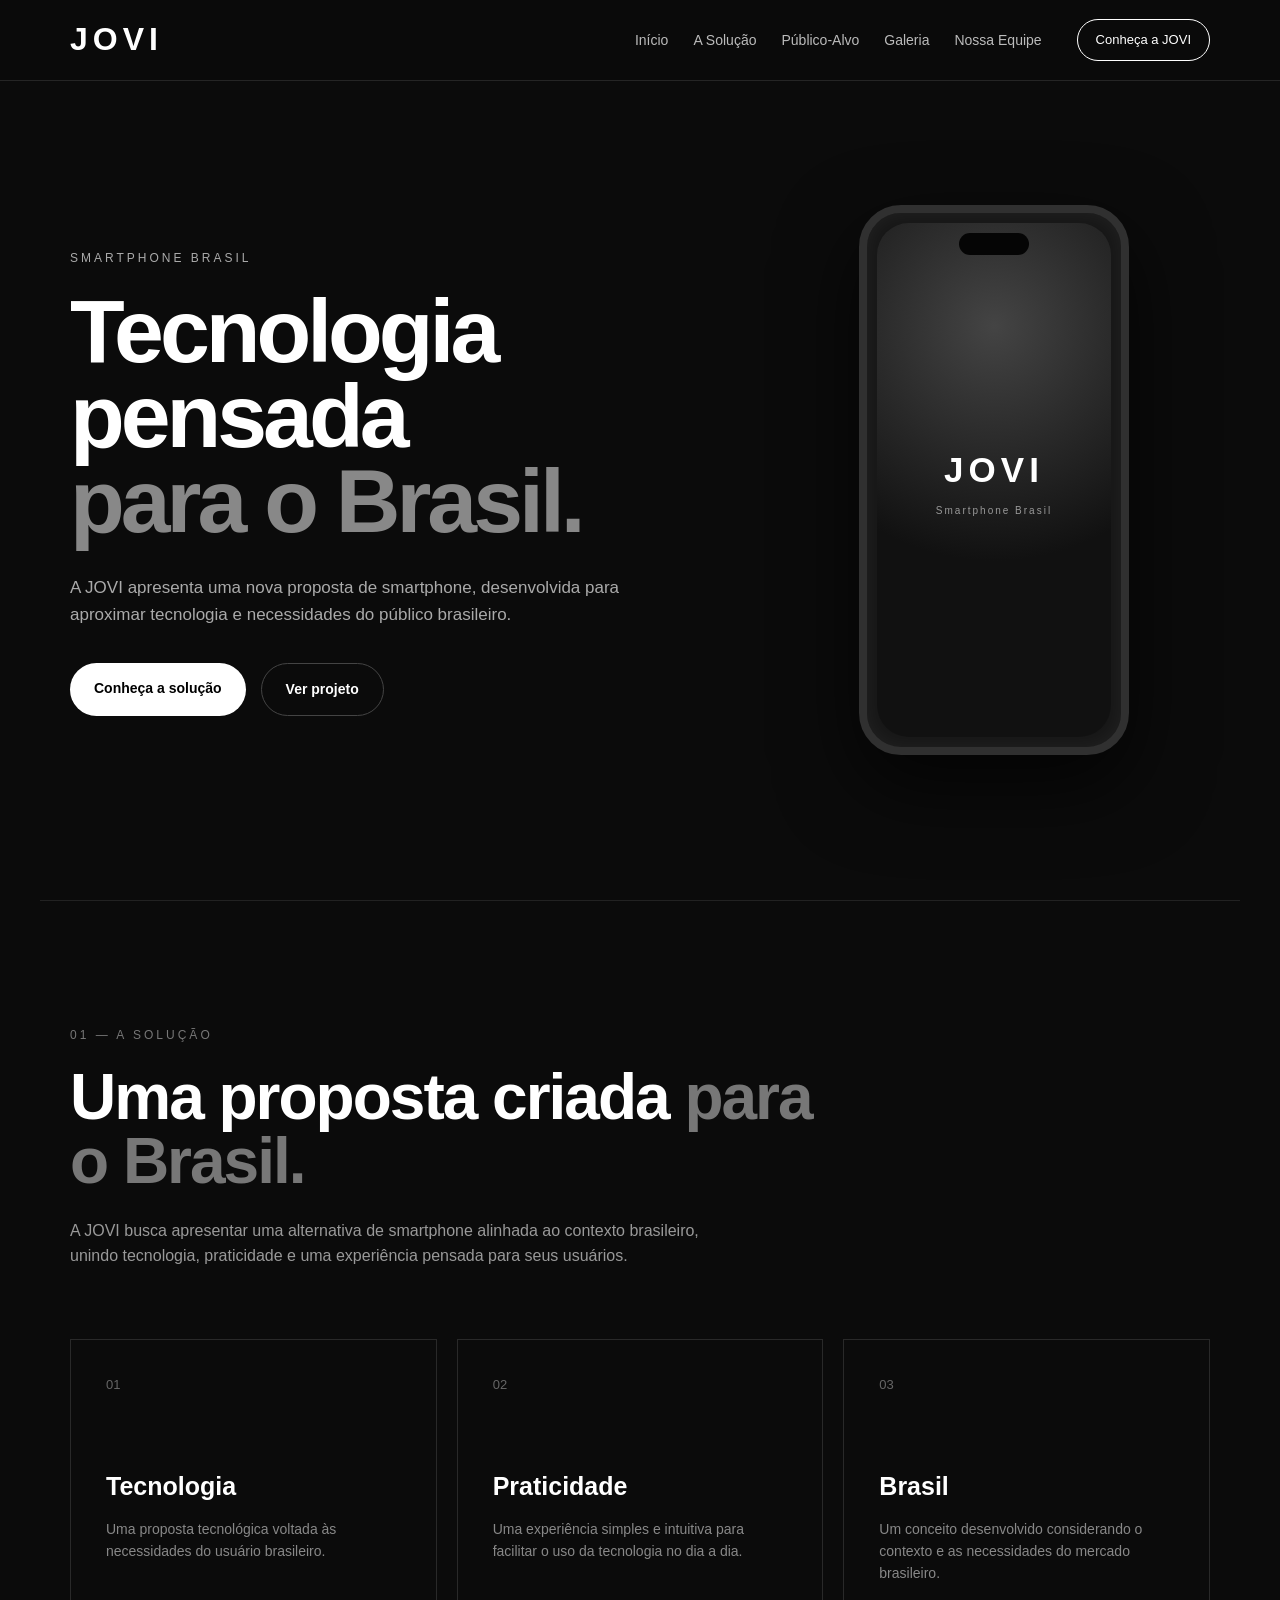
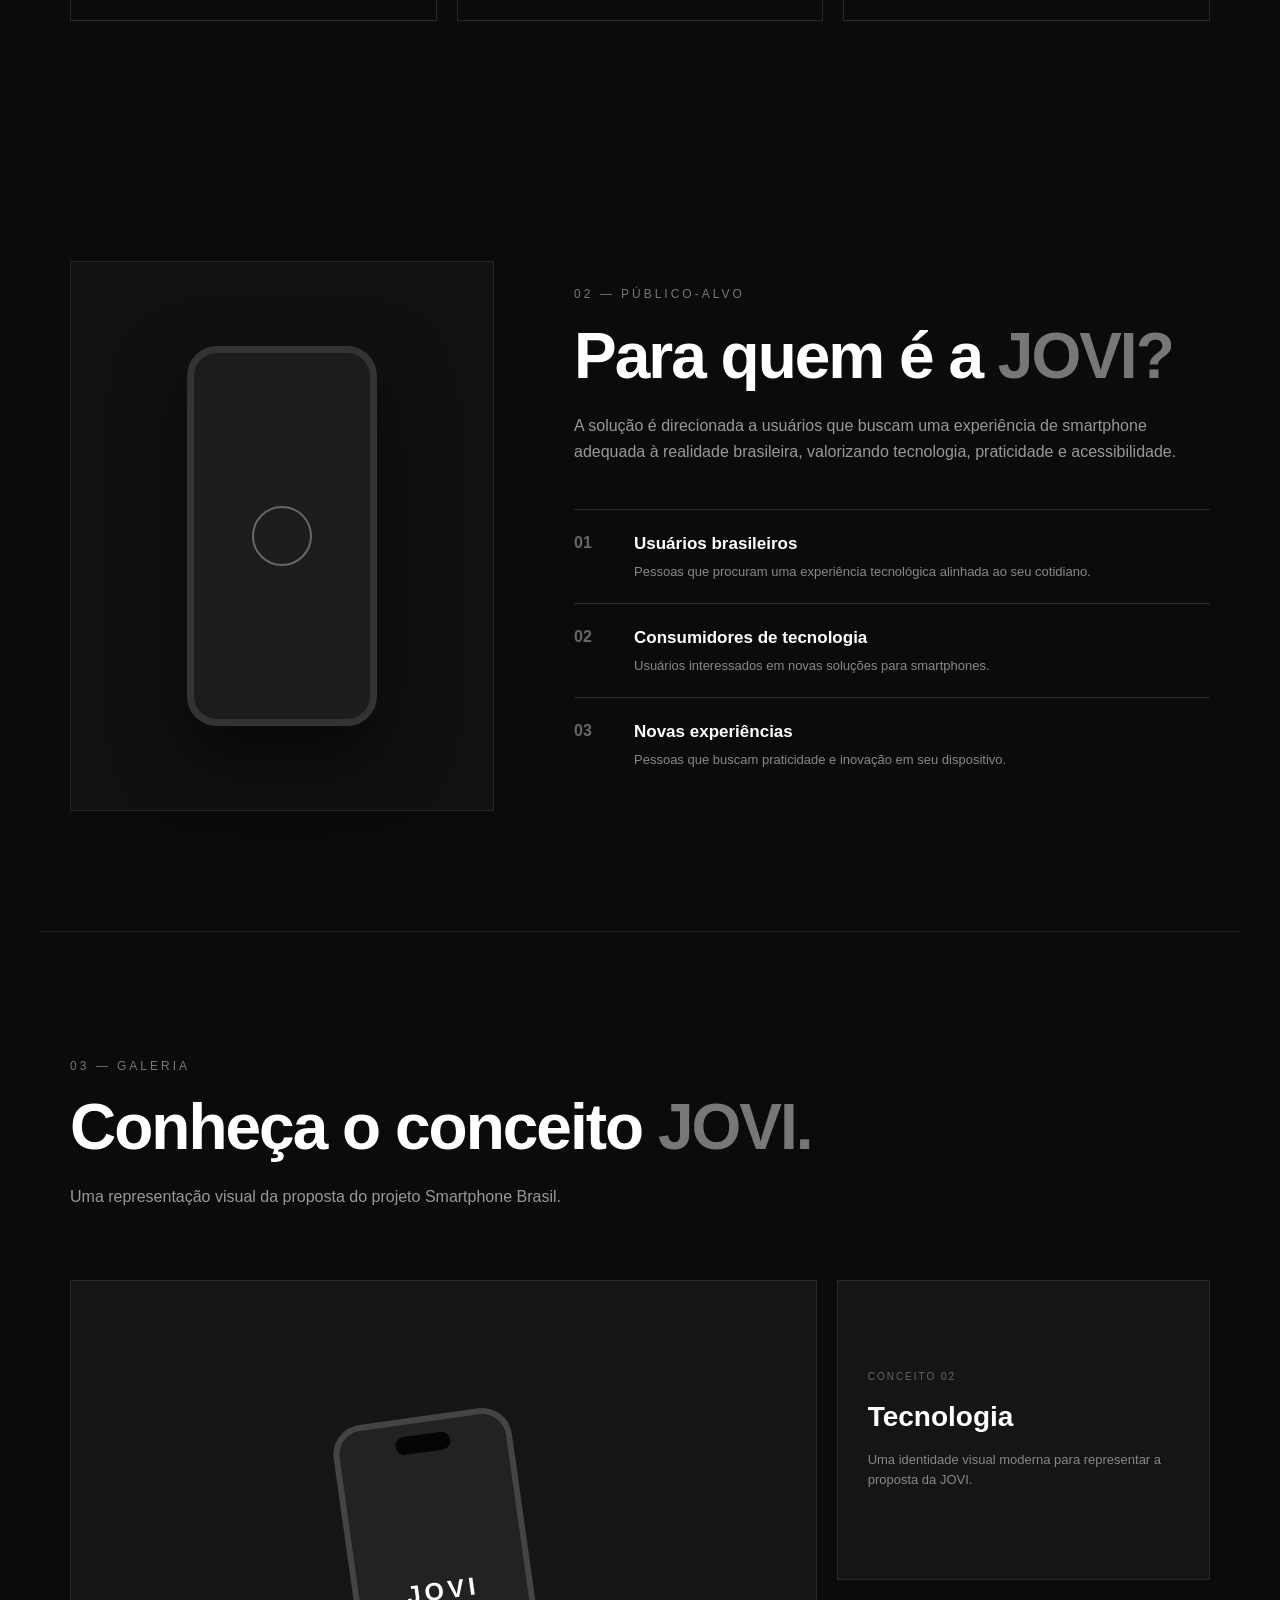
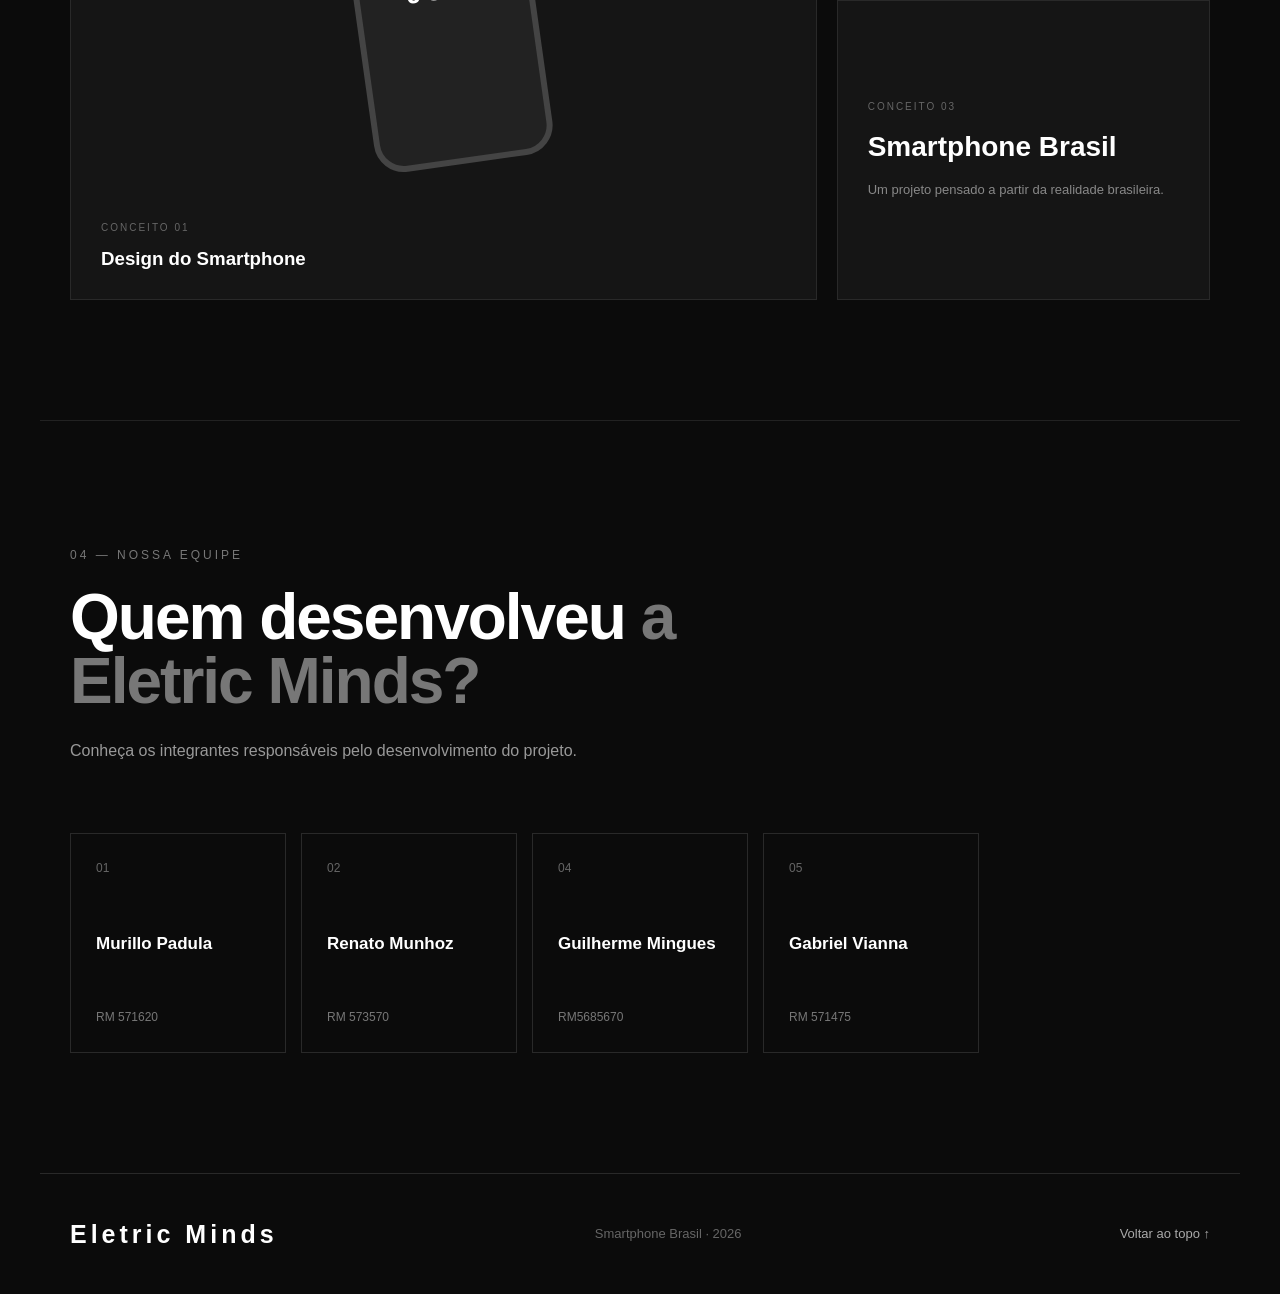
==== index.html @ 75c13b36 "sprint 03 front - end" ====
<!DOCTYPE html>
<html lang="pt-BR">

<head>
    <meta charset="UTF-8">
    <meta name="viewport" content="width=device-width, initial-scale=1.0">

    <title>JOVI | Smartphone Brasil</title>

    <link rel="stylesheet" href="style.css">
</head>

<body>

    <header class="header">

        <nav class="navbar">

            <div class="logo">
                JOVI
            </div>

            <ul class="nav-links">
                <li><a href="#inicio">Início</a></li>
                <li><a href="#solucao">A Solução</a></li>
                <li><a href="#publico">Público-Alvo</a></li>
                <li><a href="#galeria">Galeria</a></li>
                <li><a href="#equipe">Nossa Equipe</a></li>
            </ul>

            <a href="#solucao" class="nav-button">
                Conheça a JOVI
            </a>

        </nav>

    </header>


    <main>

       <! -- MUDAR TEXTO -- >
        <section id="inicio" class="hero">

            <div class="hero-content">

                <span class="tag">
                    SMARTPHONE BRASIL
                </span>

                <h1>
                    Tecnologia pensada
                    <span>para o Brasil.</span>
                </h1>

                <p>
                    A JOVI apresenta uma nova proposta de smartphone,
                    desenvolvida para aproximar tecnologia e necessidades
                    do público brasileiro.
                </p>

                <div class="hero-buttons">
                    <a href="#solucao" class="button primary">
                        Conheça a solução
                    </a>

                    <a href="#galeria" class="button secondary">
                        Ver projeto
                    </a>
                </div>

            </div>


          
            <div class="phone-area">

                <div class="phone">

                    <div class="phone-screen">

                        <div class="phone-camera"></div>

                        <div class="phone-content">
                            <strong>JOVI</strong>
                            <span>Smartphone Brasil</span>
                        </div>

                    </div>

                </div>

            </div>

        </section>

       <! -- MUDAR TEXTO -- >
        
        <section id="solucao" class="section solution">

            <div class="section-title">

                <span>01 — A SOLUÇÃO</span>

                <h2>
                    Uma proposta criada
                    <strong>para o Brasil.</strong>
                </h2>

                <p>
                    A JOVI busca apresentar uma alternativa de smartphone
                    alinhada ao contexto brasileiro, unindo tecnologia,
                    praticidade e uma experiência pensada para seus usuários.
                </p>

            </div>


            <div class="solution-grid">

                <article class="solution-card">
                    <div class="card-number">01</div>

                    <h3>
                        Tecnologia
                    </h3>

                    <p>
                        Uma proposta tecnológica voltada às necessidades
                        do usuário brasileiro.
                    </p>
                </article>


                <article class="solution-card">
                    <div class="card-number">02</div>

                    <h3>
                        Praticidade
                    </h3>

                    <p>
                        Uma experiência simples e intuitiva para facilitar
                        o uso da tecnologia no dia a dia.
                    </p>
                </article>


                <article class="solution-card">
                    <div class="card-number">03</div>

                    <h3>
                        Brasil
                    </h3>

                    <p>
                        Um conceito desenvolvido considerando o contexto
                        e as necessidades do mercado brasileiro.
                    </p>
                </article>

            </div>

        </section>


          <! -- MUDAR TEXTO -- >
        <section id="publico" class="section audience">

            <div class="audience-image">

                <div class="mini-phone">
                    <div></div>
                </div>

            </div>


            <div class="audience-content">

                <span>02 — PÚBLICO-ALVO</span>

                <h2>
                    Para quem é a
                    <strong>JOVI?</strong>
                </h2>

                <p>
                    A solução é direcionada a usuários que buscam uma
                    experiência de smartphone adequada à realidade brasileira,
                    valorizando tecnologia, praticidade e acessibilidade.
                </p>


                <div class="audience-items">

                    <div>
                        <strong>01</strong>

                        <div>
                            <h3>Usuários brasileiros</h3>

                            <p>
                                Pessoas que procuram uma experiência
                                tecnológica alinhada ao seu cotidiano.
                            </p>
                        </div>
                    </div>


                    <div>
                        <strong>02</strong>

                        <div>
                            <h3>Consumidores de tecnologia</h3>

                            <p>
                                Usuários interessados em novas soluções
                                para smartphones.
                            </p>
                        </div>
                    </div>


                    <div>
                        <strong>03</strong>

                        <div>
                            <h3>Novas experiências</h3>

                            <p>
                                Pessoas que buscam praticidade e inovação
                                em seu dispositivo.
                            </p>
                        </div>
                    </div>

                </div>

            </div>

        </section>


         <! -- MUDAR TEXTO -- >
        <section id="galeria" class="section gallery">

            <div class="section-title">

                <span>03 — GALERIA</span>

                <h2>
                    Conheça o conceito
                    <strong>JOVI.</strong>
                </h2>

                <p>
                    Uma representação visual da proposta do projeto
                    Smartphone Brasil.
                </p>

            </div>


            <div class="gallery-grid">

                <article class="gallery-item large">

                    <div class="gallery-phone">
                        <div class="camera"></div>

                        <div class="gallery-logo">
                            JOVI
                        </div>
                    </div>

                    <div class="gallery-caption">
                        <span>CONCEITO 01</span>
                        <h3>Design do Smartphone</h3>
                    </div>

                </article>


                <article class="gallery-item">

                    <div class="gallery-content">
                        <span>CONCEITO 02</span>

                        <h3>
                            Tecnologia
                        </h3>

                        <p>
                            Uma identidade visual moderna para representar
                            a proposta da JOVI.
                        </p>
                    </div>

                </article>


                <article class="gallery-item">

                    <div class="gallery-content">
                        <span>CONCEITO 03</span>

                        <h3>
                            Smartphone Brasil
                        </h3>

                        <p>
                            Um projeto pensado a partir da realidade
                            brasileira.
                        </p>
                    </div>

                </article>

            </div>

        </section>


         
        <section id="equipe" class="section team">

            <div class="section-title">

                <span>04 — NOSSA EQUIPE</span>

                <h2>
                    Quem desenvolveu
                    <strong>a Eletric Minds?</strong>
                </h2>

                <p>
                    Conheça os integrantes responsáveis pelo desenvolvimento
                    do projeto.
                </p>

            </div>


            <div class="team-grid">

                <article class="member">

                    <div class="member-number">
                        01
                    </div>

                    <h3>
                        Murillo Padula
                    </h3>

                    <span>
                        RM 571620
                    </span>

                </article>


                <article class="member">

                    <div class="member-number">
                        02
                    </div>

                    <h3>
                        Renato Munhoz
                    </h3>

                    <span>
                        RM 573570
                    </span>

                </article>


                


                <article class="member">

                    <div class="member-number">
                        04
                    </div>

                    <h3>
                        Guilherme Mingues
                    </h3>

                    <span>
                       RM5685670
                    </span>

                </article>


                <article class="member">

                    <div class="member-number">
                        05
                    </div>

                    <h3>
                        Gabriel Vianna
                    </h3>

                    <span>
                        RM 571475
                    </span>

                </article>

            </div>

        </section>

    </main>


    <!-- RODAPÉ -->
    <footer class="footer">

        <div class="footer-logo">
            Eletric Minds
        </div>

        <p>
            Smartphone Brasil · 2026
        </p>

        <a href="#inicio">
            Voltar ao topo ↑
        </a>

    </footer>


    <script src="script.js"></script>

</body>

</html>
---- style.css ----
/* =========================
   RESET
========================= */

* {
    margin: 0;
    padding: 0;
    box-sizing: border-box;
}

html {
    scroll-behavior: smooth;
}

body {
    font-family: Arial, Helvetica, sans-serif;
    background: #0b0b0b;
    color: #ffffff;
    line-height: 1.6;
}

a {
    text-decoration: none;
    color: inherit;
}

ul {
    list-style: none;
}


/* =========================
   HEADER
========================= */

.header {
    width: 100%;
    position: fixed;
    top: 0;
    z-index: 1000;
    background: rgba(11, 11, 11, 0.92);
    backdrop-filter: blur(10px);
    border-bottom: 1px solid #252525;
}

.navbar {
    max-width: 1200px;
    margin: auto;
    min-height: 80px;

    display: grid;
    grid-template-columns: 1fr auto auto;
    align-items: center;
    gap: 35px;

    padding: 0 30px;
}

.logo {
    font-size: 32px;
    font-weight: 900;
    letter-spacing: 5px;
}

.nav-links {
    display: flex;
    gap: 25px;
}

.nav-links a {
    color: #bbbbbb;
    font-size: 14px;
    transition: 0.3s;
}

.nav-links a:hover {
    color: white;
}

.nav-button {
    border: 1px solid white;
    padding: 10px 18px;
    border-radius: 30px;
    font-size: 13px;
    transition: 0.3s;
}

.nav-button:hover {
    background: white;
    color: black;
}


/* =========================
   HERO
========================= */

.hero {
    min-height: 100vh;
    max-width: 1200px;
    margin: auto;
    padding: 140px 30px 80px;

    display: grid;
    grid-template-columns: 1.2fr 0.8fr;
    align-items: center;
    gap: 60px;
}

.hero-content {
    max-width: 650px;
}

.tag {
    display: inline-block;
    font-size: 12px;
    letter-spacing: 3px;
    color: #aaa;
    margin-bottom: 20px;
}

.hero h1 {
    font-size: clamp(50px, 7vw, 90px);
    line-height: 0.95;
    letter-spacing: -4px;
    margin-bottom: 30px;
}

.hero h1 span {
    display: block;
    color: #888;
}

.hero p {
    max-width: 560px;
    color: #aaa;
    font-size: 17px;
    margin-bottom: 35px;
}

.hero-buttons {
    display: flex;
    gap: 15px;
    flex-wrap: wrap;
}

.button {
    padding: 14px 24px;
    border-radius: 30px;
    font-weight: bold;
    font-size: 14px;
}

.primary {
    background: white;
    color: black;
}

.secondary {
    border: 1px solid #444;
}

.secondary:hover {
    background: #1b1b1b;
}


/* =========================
   CELULAR
========================= */

.phone-area {
    display: grid;
    place-items: center;
}

.phone {
    width: 270px;
    height: 550px;

    background: #171717;
    border: 8px solid #303030;
    border-radius: 42px;

    padding: 10px;

    box-shadow:
        0 30px 80px rgba(0, 0, 0, 0.7),
        inset 0 0 20px rgba(255, 255, 255, 0.05);
}

.phone-screen {
    height: 100%;
    border-radius: 32px;

    background:
        radial-gradient(circle at 50% 20%, #444, #111 55%);

    position: relative;
    overflow: hidden;

    display: grid;
    place-items: center;
}

.phone-camera {
    width: 70px;
    height: 22px;
    background: #050505;
    border-radius: 20px;

    position: absolute;
    top: 10px;
}

.phone-content {
    display: grid;
    text-align: center;
    gap: 5px;
}

.phone-content strong {
    font-size: 35px;
    letter-spacing: 5px;
}

.phone-content span {
    font-size: 10px;
    color: #999;
    letter-spacing: 2px;
}


/* =========================
   SEÇÕES
========================= */

.section {
    max-width: 1200px;
    margin: auto;
    padding: 120px 30px;
}

.section-title {
    max-width: 750px;
    margin-bottom: 70px;
}

.section-title > span,
.audience-content > span {
    color: #777;
    font-size: 12px;
    letter-spacing: 3px;
}

.section-title h2,
.audience-content h2 {
    font-size: clamp(40px, 5vw, 65px);
    line-height: 1;
    letter-spacing: -2px;
    margin: 18px 0 25px;
}

.section-title h2 strong,
.audience-content h2 strong {
    color: #777;
}

.section-title p,
.audience-content > p {
    color: #999;
    max-width: 650px;
}


/* =========================
   SOLUÇÃO
========================= */

.solution {
    border-top: 1px solid #222;
}

.solution-grid {
    display: grid;
    grid-template-columns: repeat(3, 1fr);
    gap: 20px;
}

.solution-card {
    border: 1px solid #292929;
    padding: 35px;
    min-height: 260px;

    transition: 0.3s;
}

.solution-card:hover {
    transform: translateY(-8px);
    border-color: #666;
}

.card-number {
    color: #666;
    font-size: 13px;
    margin-bottom: 70px;
}

.solution-card h3 {
    font-size: 25px;
    margin-bottom: 12px;
}

.solution-card p {
    color: #888;
    font-size: 14px;
}


/* =========================
   PÚBLICO
========================= */

.audience {
    display: grid;
    grid-template-columns: 0.8fr 1.2fr;
    gap: 80px;
    align-items: center;
}

.audience-image {
    min-height: 550px;

    display: grid;
    place-items: center;

    background: #111;
    border: 1px solid #252525;
}

.mini-phone {
    width: 190px;
    height: 380px;

    border-radius: 30px;
    border: 7px solid #333;

    background: #1c1c1c;

    display: grid;
    place-items: center;

    box-shadow: 0 30px 70px rgba(0, 0, 0, 0.6);
}

.mini-phone div {
    width: 60px;
    height: 60px;

    border: 2px solid #666;
    border-radius: 50%;
}

.audience-items {
    margin-top: 45px;
}

.audience-items > div {
    display: grid;
    grid-template-columns: 45px 1fr;
    gap: 15px;

    padding: 20px 0;
    border-top: 1px solid #292929;
}

.audience-items strong {
    color: #666;
}

.audience-items h3 {
    font-size: 17px;
    margin-bottom: 5px;
}

.audience-items p {
    color: #888;
    font-size: 13px;
}


/* =========================
   GALERIA
========================= */

.gallery {
    border-top: 1px solid #222;
}

.gallery-grid {
    display: grid;
    grid-template-columns: 2fr 1fr;
    grid-template-rows: 300px 300px;
    gap: 20px;
}

.gallery-item {
    background: #151515;
    border: 1px solid #292929;
    padding: 30px;

    position: relative;
    overflow: hidden;
}

.gallery-item.large {
    grid-row: span 2;

    display: grid;
    place-items: center;
}

.gallery-phone {
    width: 180px;
    height: 350px;

    background: #222;
    border: 6px solid #444;
    border-radius: 30px;

    position: relative;

    display: grid;
    place-items: center;

    transform: rotate(-8deg);
}

.gallery-phone .camera {
    position: absolute;
    top: 12px;

    width: 55px;
    height: 18px;

    border-radius: 20px;
    background: #050505;
}

.gallery-logo {
    font-size: 25px;
    font-weight: bold;
    letter-spacing: 4px;
}

.gallery-caption {
    position: absolute;
    left: 30px;
    bottom: 25px;
}

.gallery-caption span,
.gallery-content span {
    color: #666;
    font-size: 10px;
    letter-spacing: 2px;
}

.gallery-caption h3 {
    margin-top: 5px;
}

.gallery-content {
    height: 100%;

    display: flex;
    flex-direction: column;
    justify-content: center;
}

.gallery-content h3 {
    font-size: 28px;
    margin: 10px 0;
}

.gallery-content p {
    color: #888;
    font-size: 13px;
    max-width: 300px;
}


/* =========================
   EQUIPE
========================= */

.team {
    border-top: 1px solid #222;
}

.team-grid {
    display: grid;
    grid-template-columns: repeat(5, 1fr);
    gap: 15px;
}

.member {
    min-height: 220px;

    padding: 25px;

    border: 1px solid #292929;

    display: flex;
    flex-direction: column;
    justify-content: space-between;

    transition: 0.3s;
}

.member:hover {
    transform: translateY(-5px);
    background: #151515;
}

.member-number {
    color: #666;
    font-size: 12px;
}

.member h3 {
    font-size: 17px;
}

.member span {
    color: #777;
    font-size: 12px;
}


/* =========================
   FOOTER
========================= */

.footer {
    border-top: 1px solid #292929;

    max-width: 1200px;
    margin: auto;

    padding: 40px 30px;

    display: grid;
    grid-template-columns: 1fr 1fr auto;
    align-items: center;
    gap: 20px;
}

.footer-logo {
    font-size: 25px;
    font-weight: bold;
    letter-spacing: 4px;
}

.footer p {
    color: #666;
    font-size: 13px;
}

.footer a {
    color: #aaa;
    font-size: 13px;
}


/* =========================
   TABLET
========================= */

@media (max-width: 900px) {

    .navbar {
        grid-template-columns: 1fr auto;
    }

    .nav-links {
        display: none;
    }

    .hero {
        grid-template-columns: 1fr;
        text-align: center;
    }

    .hero-content {
        margin: auto;
    }

    .hero p {
        margin-left: auto;
        margin-right: auto;
    }

    .hero-buttons {
        justify-content: center;
    }

    .solution-grid {
        grid-template-columns: 1fr 1fr;
    }

    .audience {
        grid-template-columns: 1fr;
    }

    .audience-image {
        min-height: 400px;
    }

    .team-grid {
        grid-template-columns: repeat(2, 1fr);
    }

    .gallery-grid {
        grid-template-columns: 1fr;
        grid-template-rows: auto;
    }

    .gallery-item.large {
        grid-row: auto;
        min-height: 500px;
    }

    .gallery-item {
        min-height: 250px;
    }

    .footer {
        grid-template-columns: 1fr;
        text-align: center;
    }
}


/* =========================
   CELULAR
========================= */

@media (max-width: 600px) {

    .navbar {
        min-height: 65px;
        padding: 0 20px;
    }

    .logo {
        font-size: 25px;
    }

    .nav-button {
        padding: 8px 12px;
        font-size: 11px;
    }

    .hero {
        padding: 120px 20px 70px;
    }

    .hero h1 {
        font-size: 52px;
        letter-spacing: -3px;
    }

    .hero p {
        font-size: 15px;
    }

    .phone {
        width: 220px;
        height: 450px;
    }

    .section {
        padding: 80px 20px;
    }

    .section-title {
        margin-bottom: 45px;
    }

    .section-title h2,
    .audience-content h2 {
        font-size: 42px;
    }

    .solution-grid {
        grid-template-columns: 1fr;
    }

    .solution-card {
        min-height: 220px;
    }

    .audience-image {
        min-height: 350px;
    }

    .team-grid {
        grid-template-columns: 1fr;
    }

    .member {
        min-height: 180px;
    }

    .gallery-phone {
        width: 150px;
        height: 290px;
    }

    .gallery-item.large {
        min-height: 450px;
    }

    .footer {
        padding: 30px 20px;
    }
}
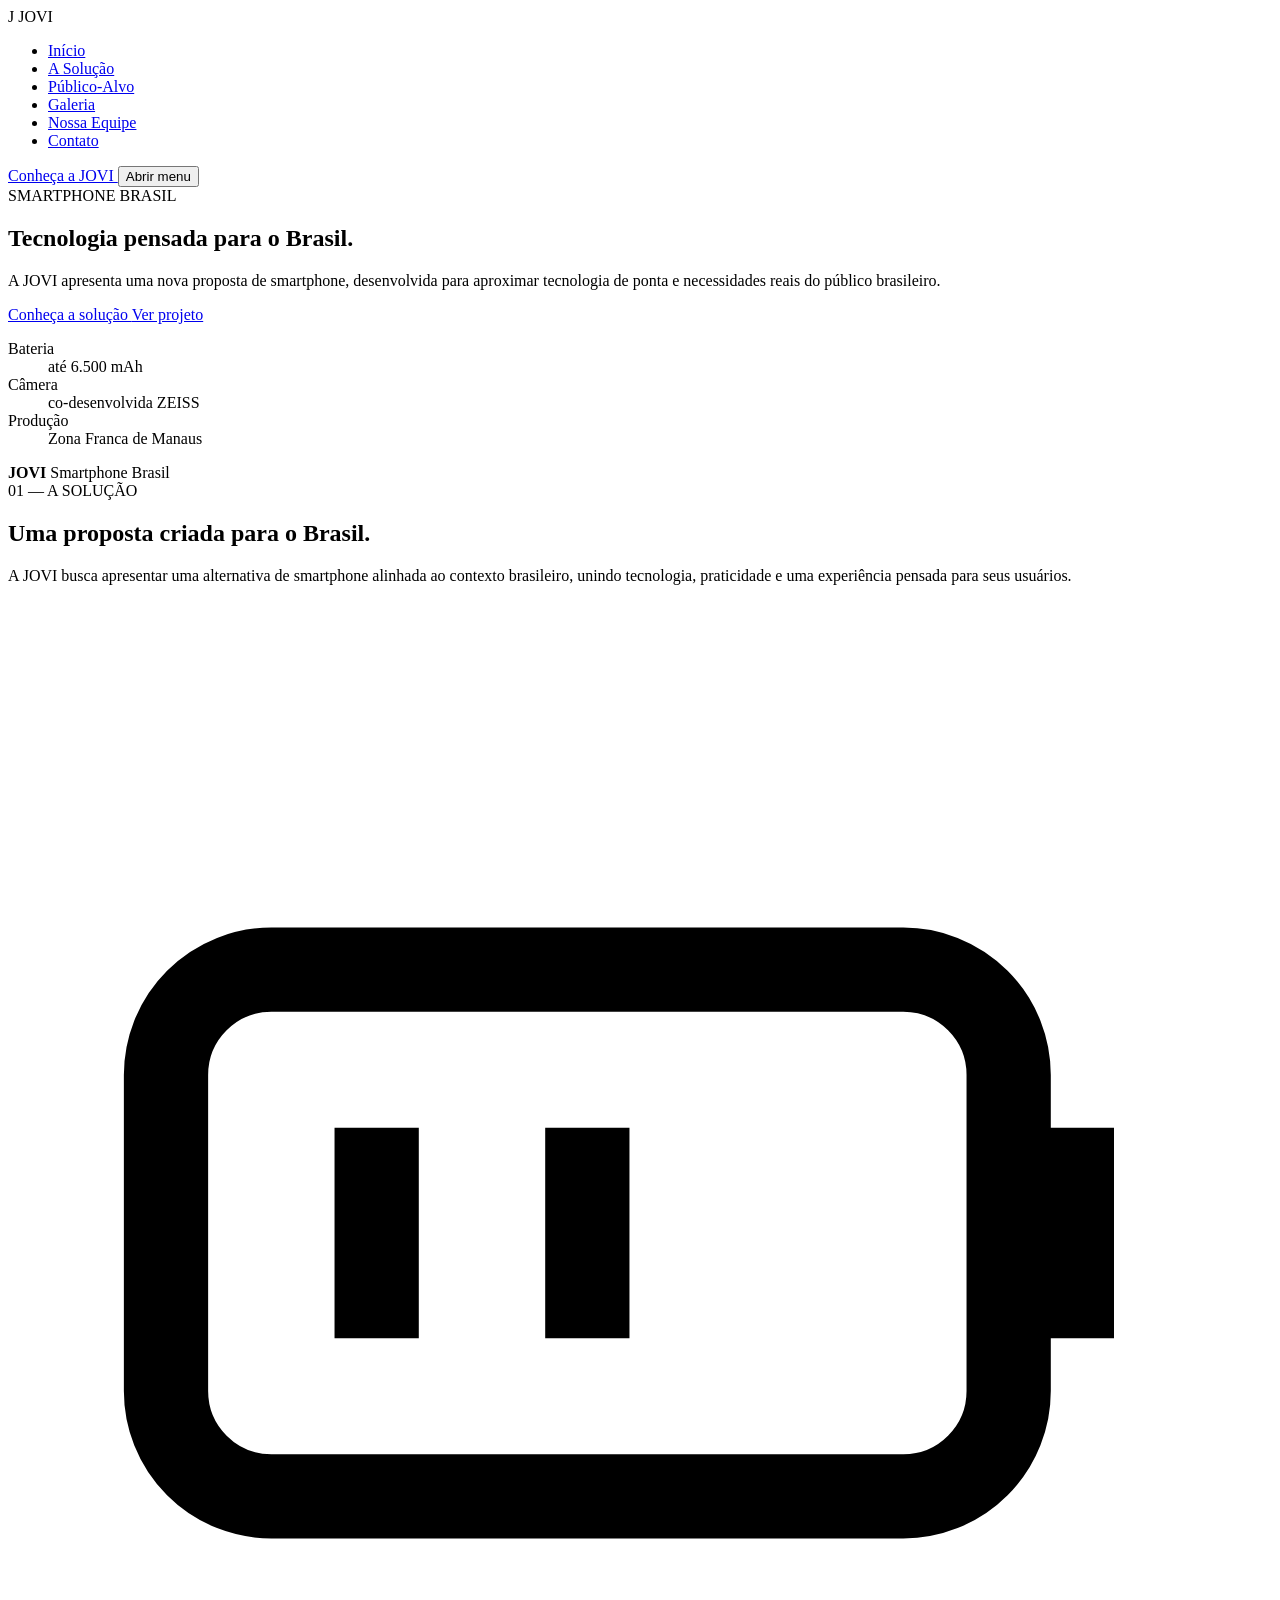
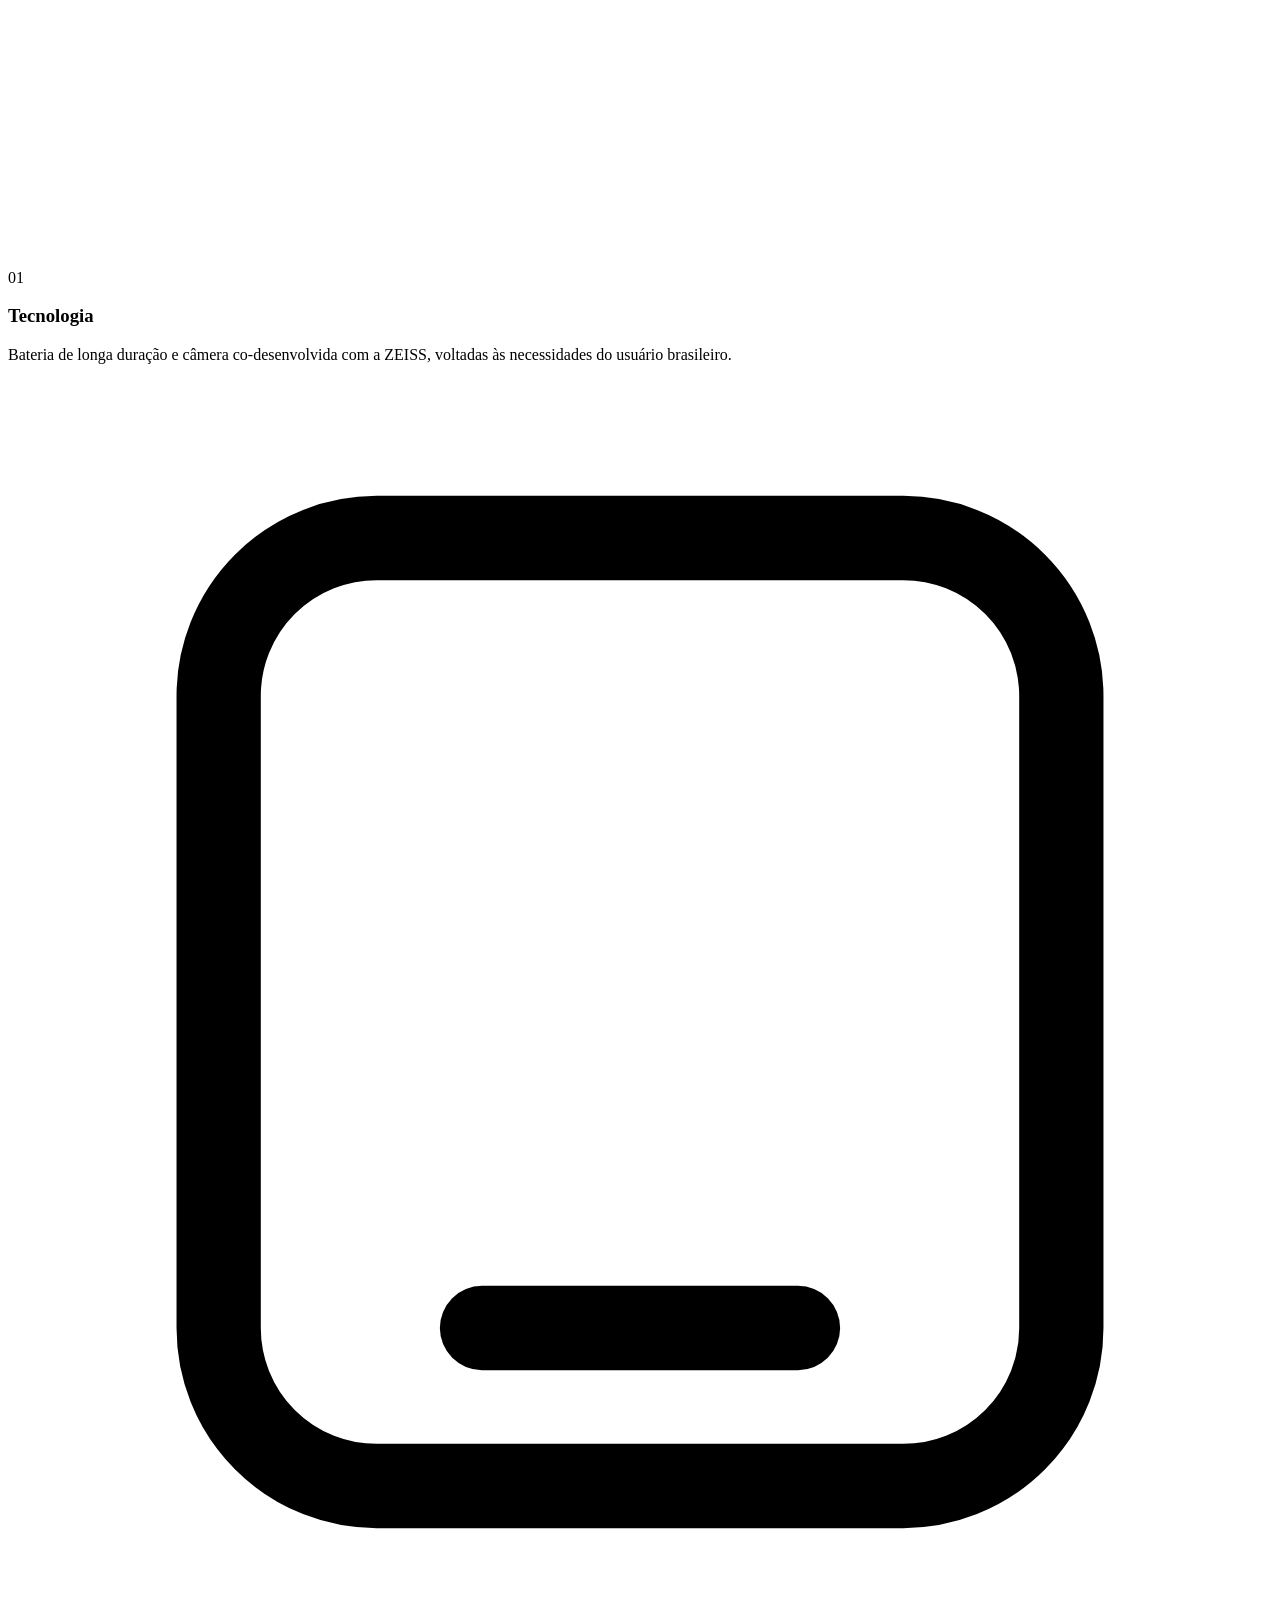
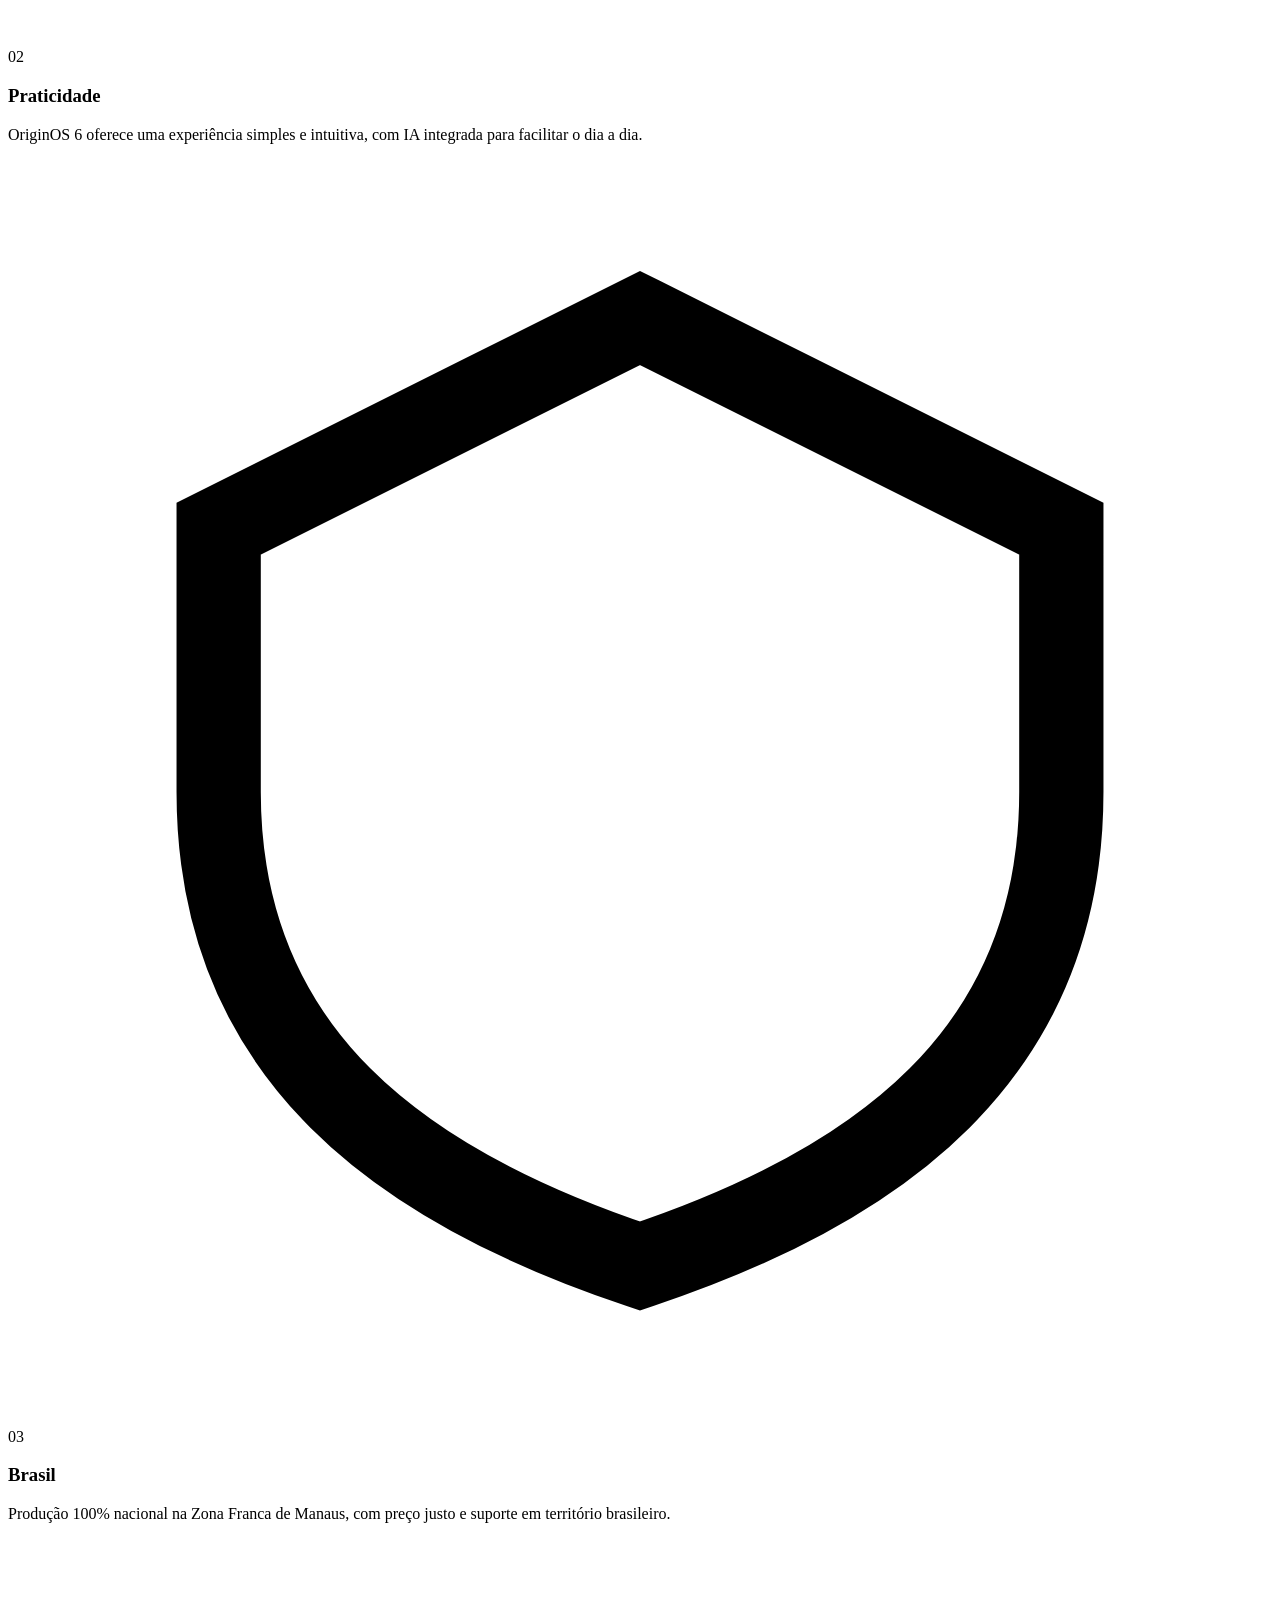
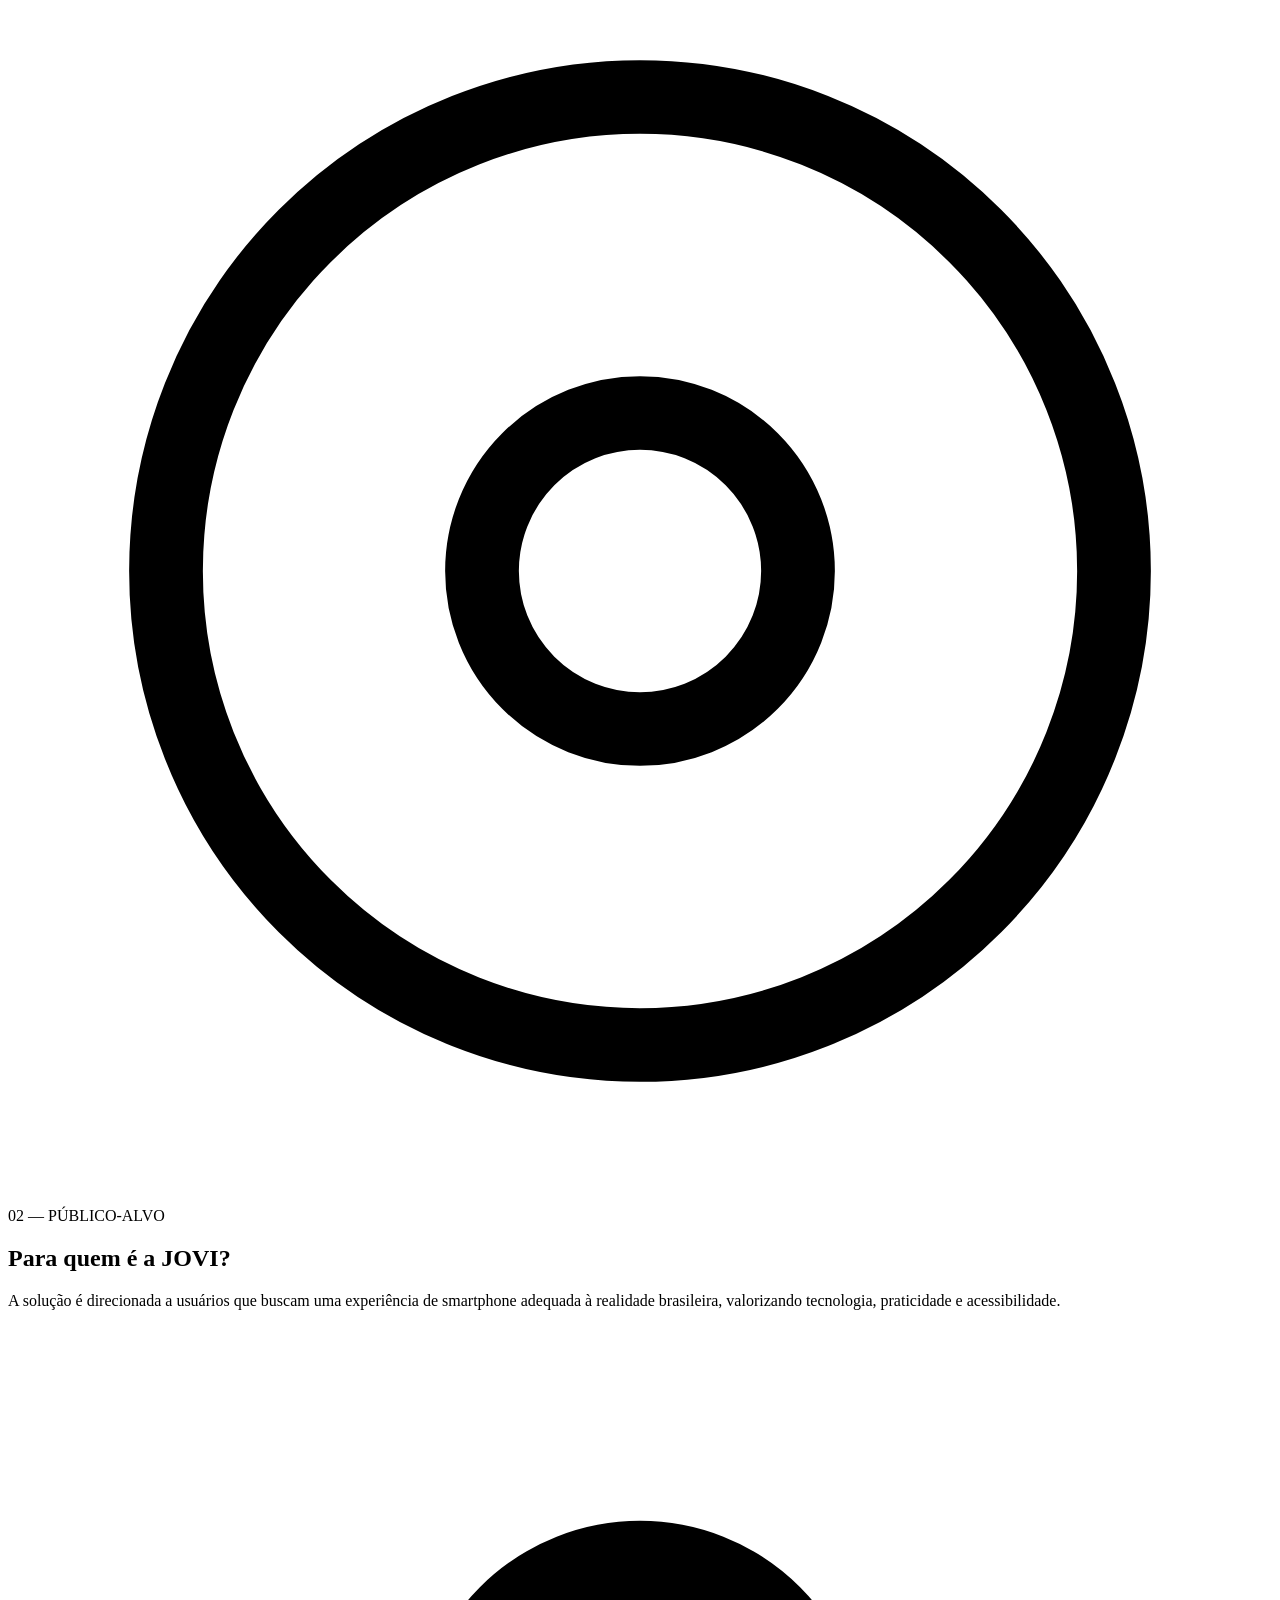
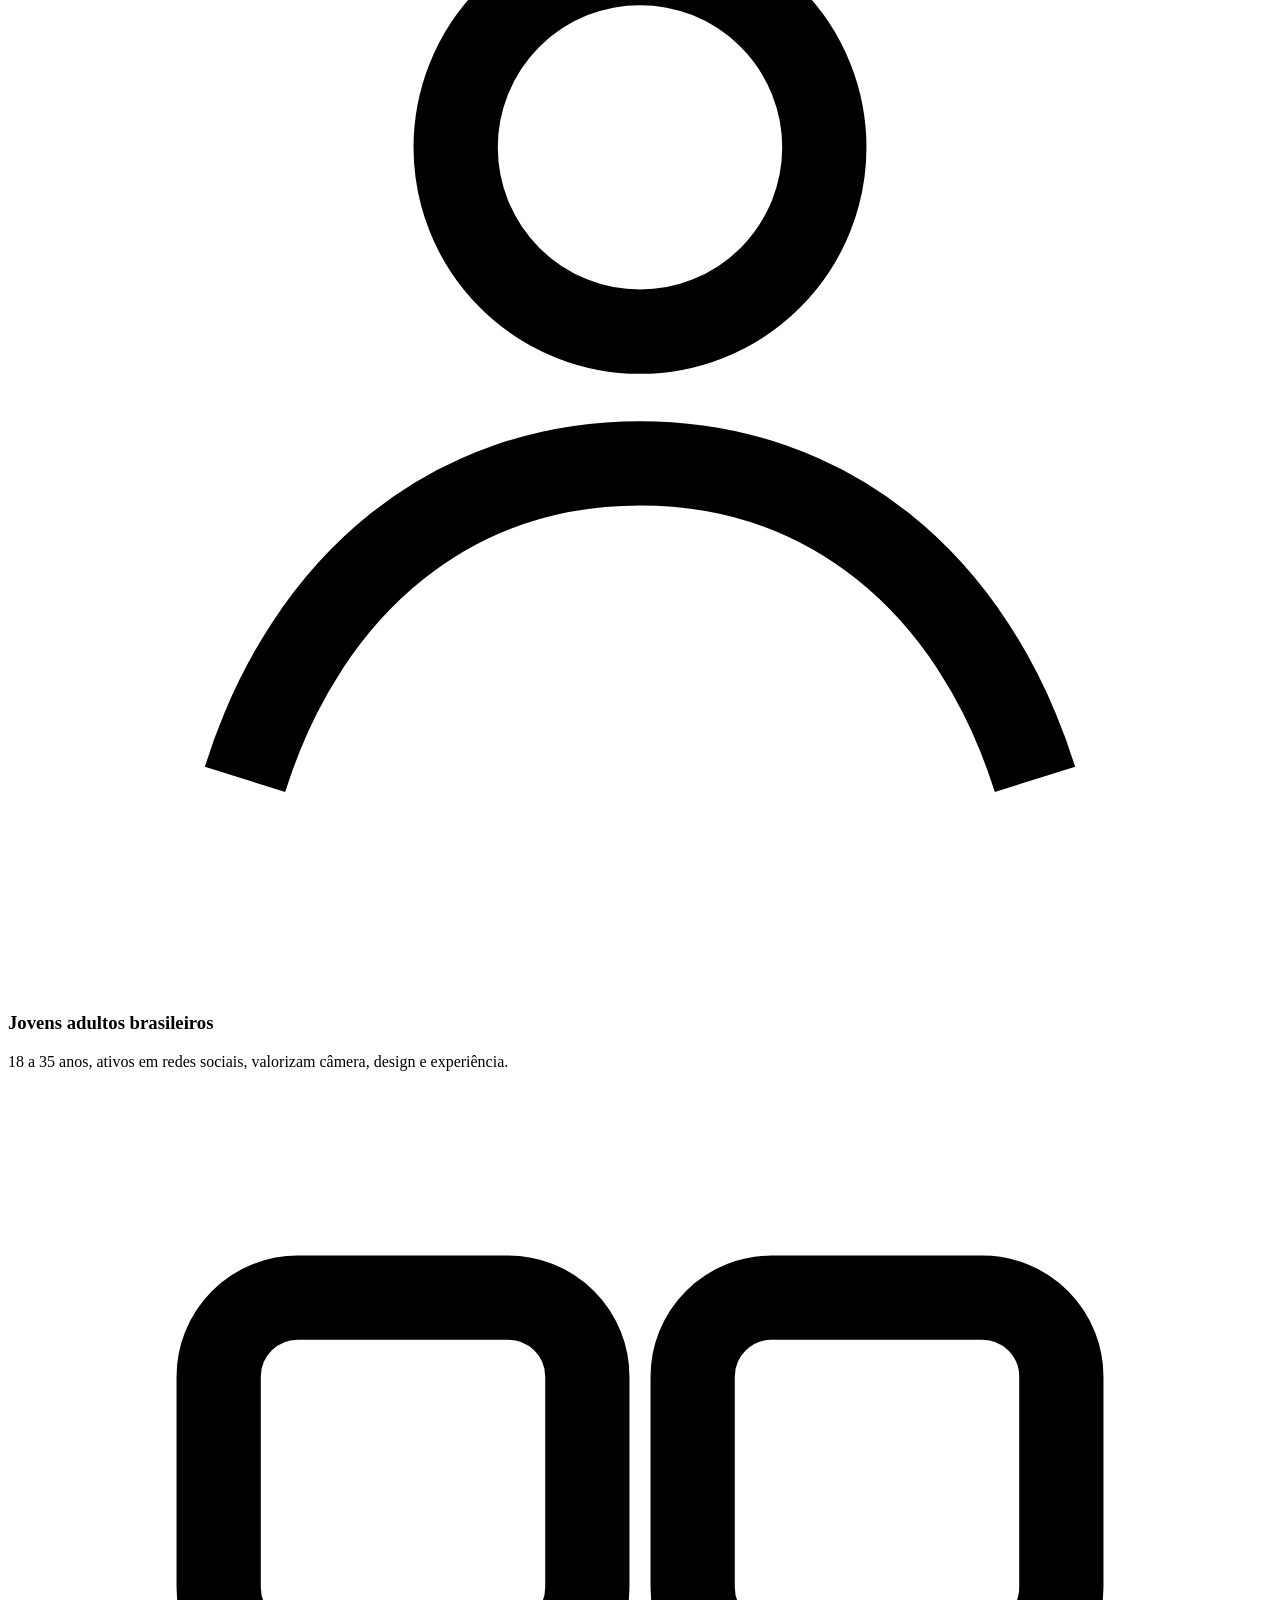
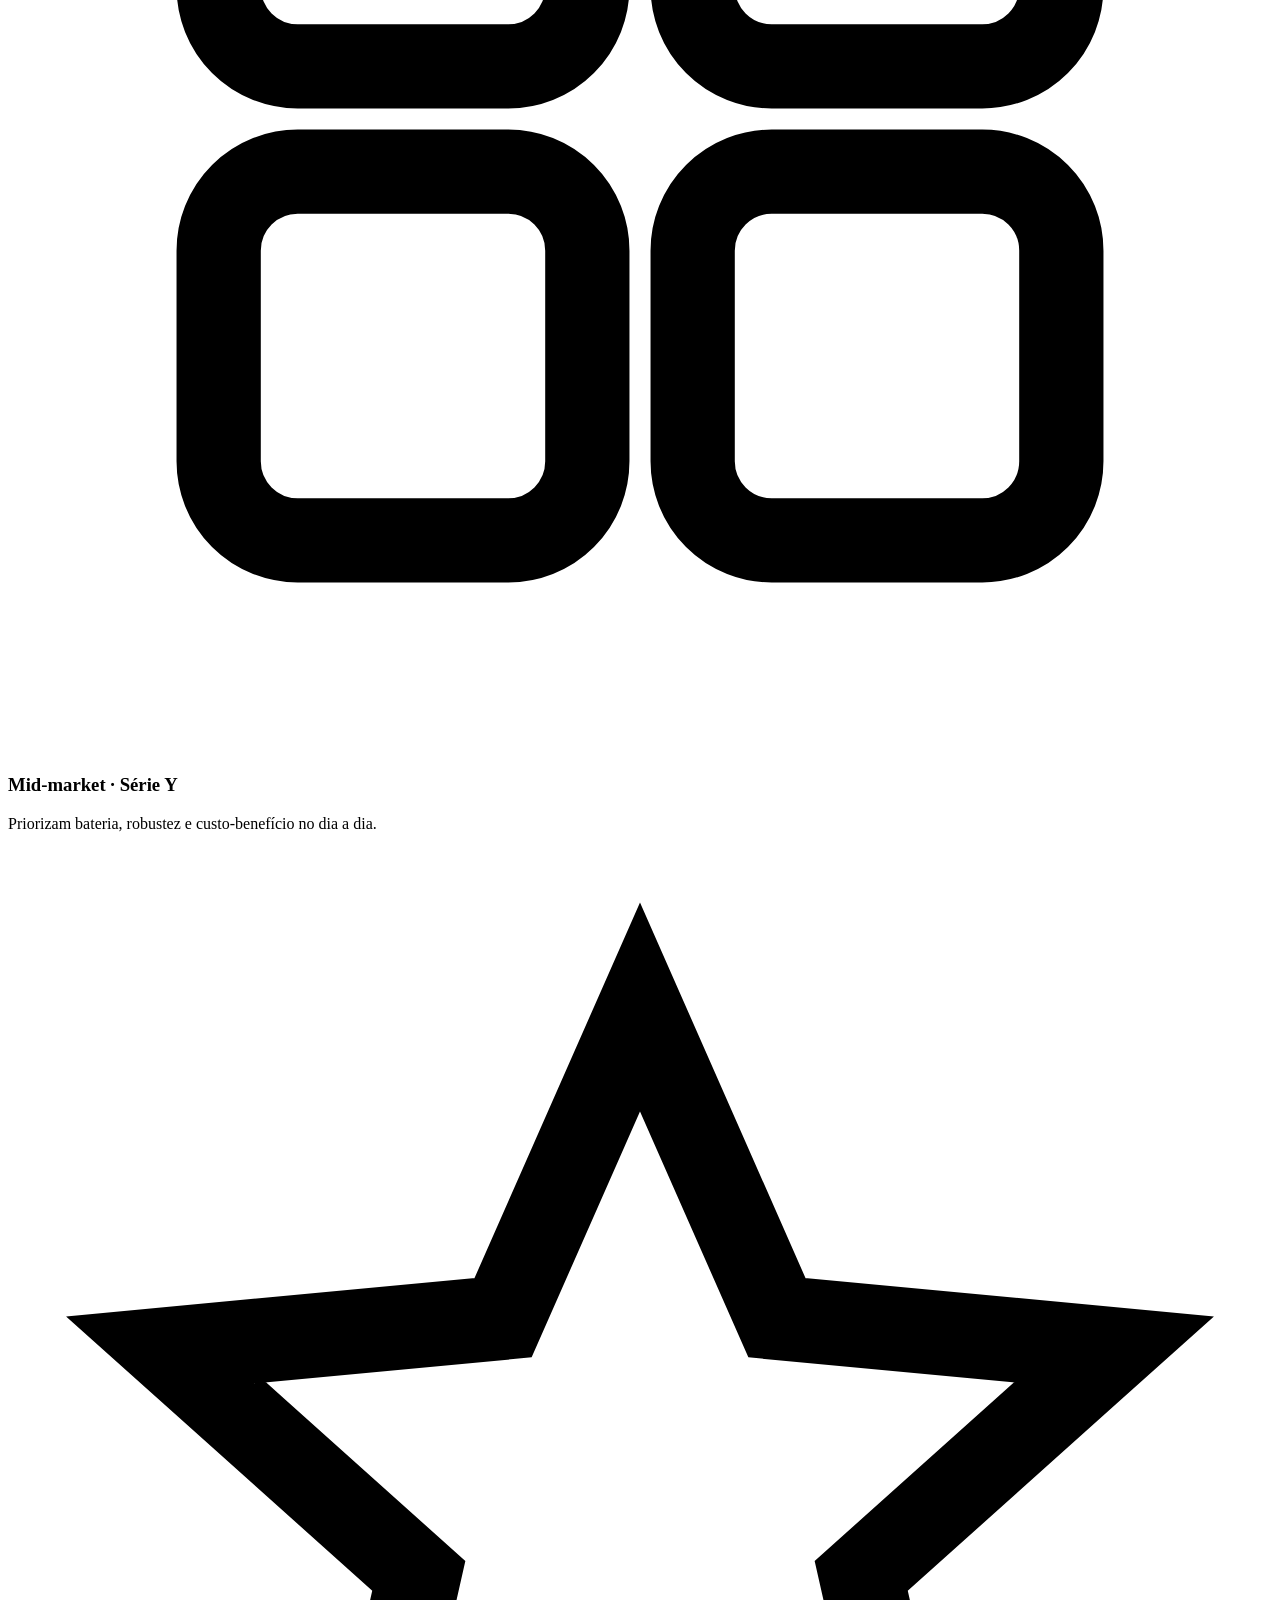
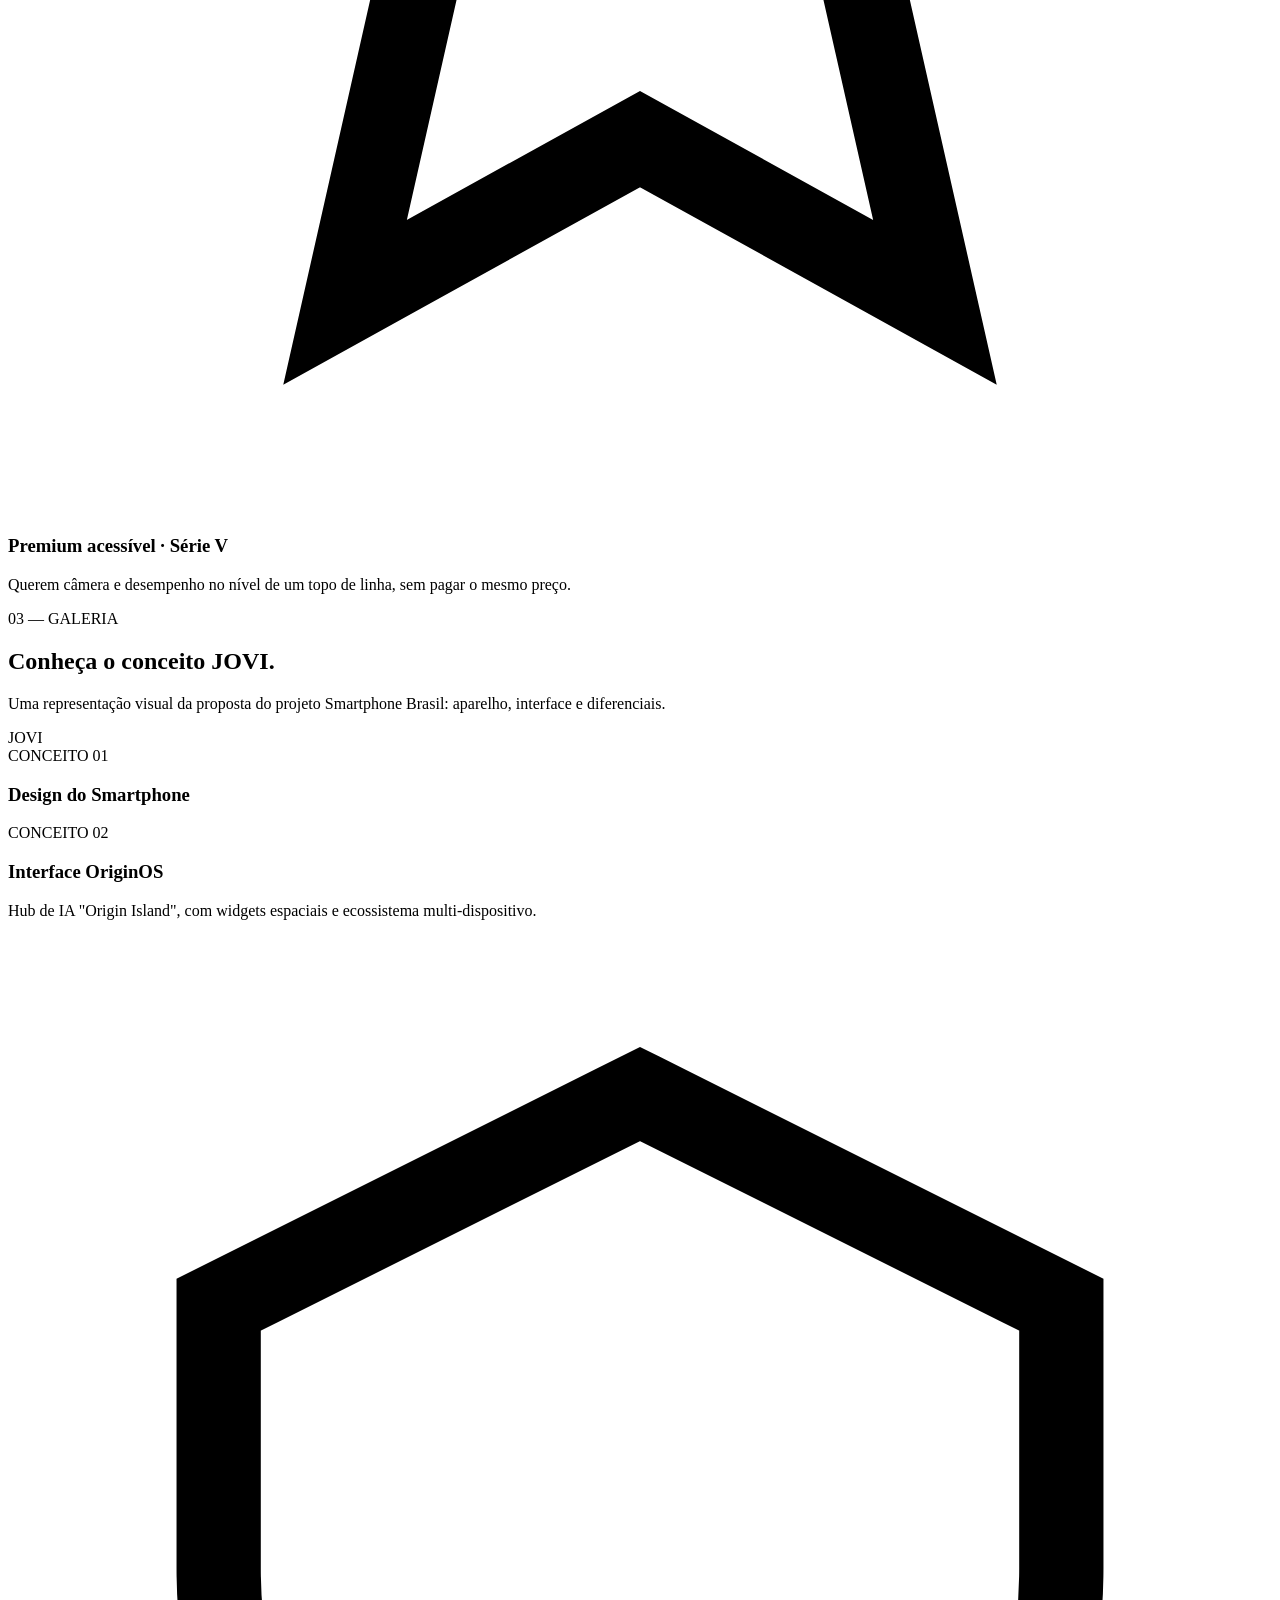
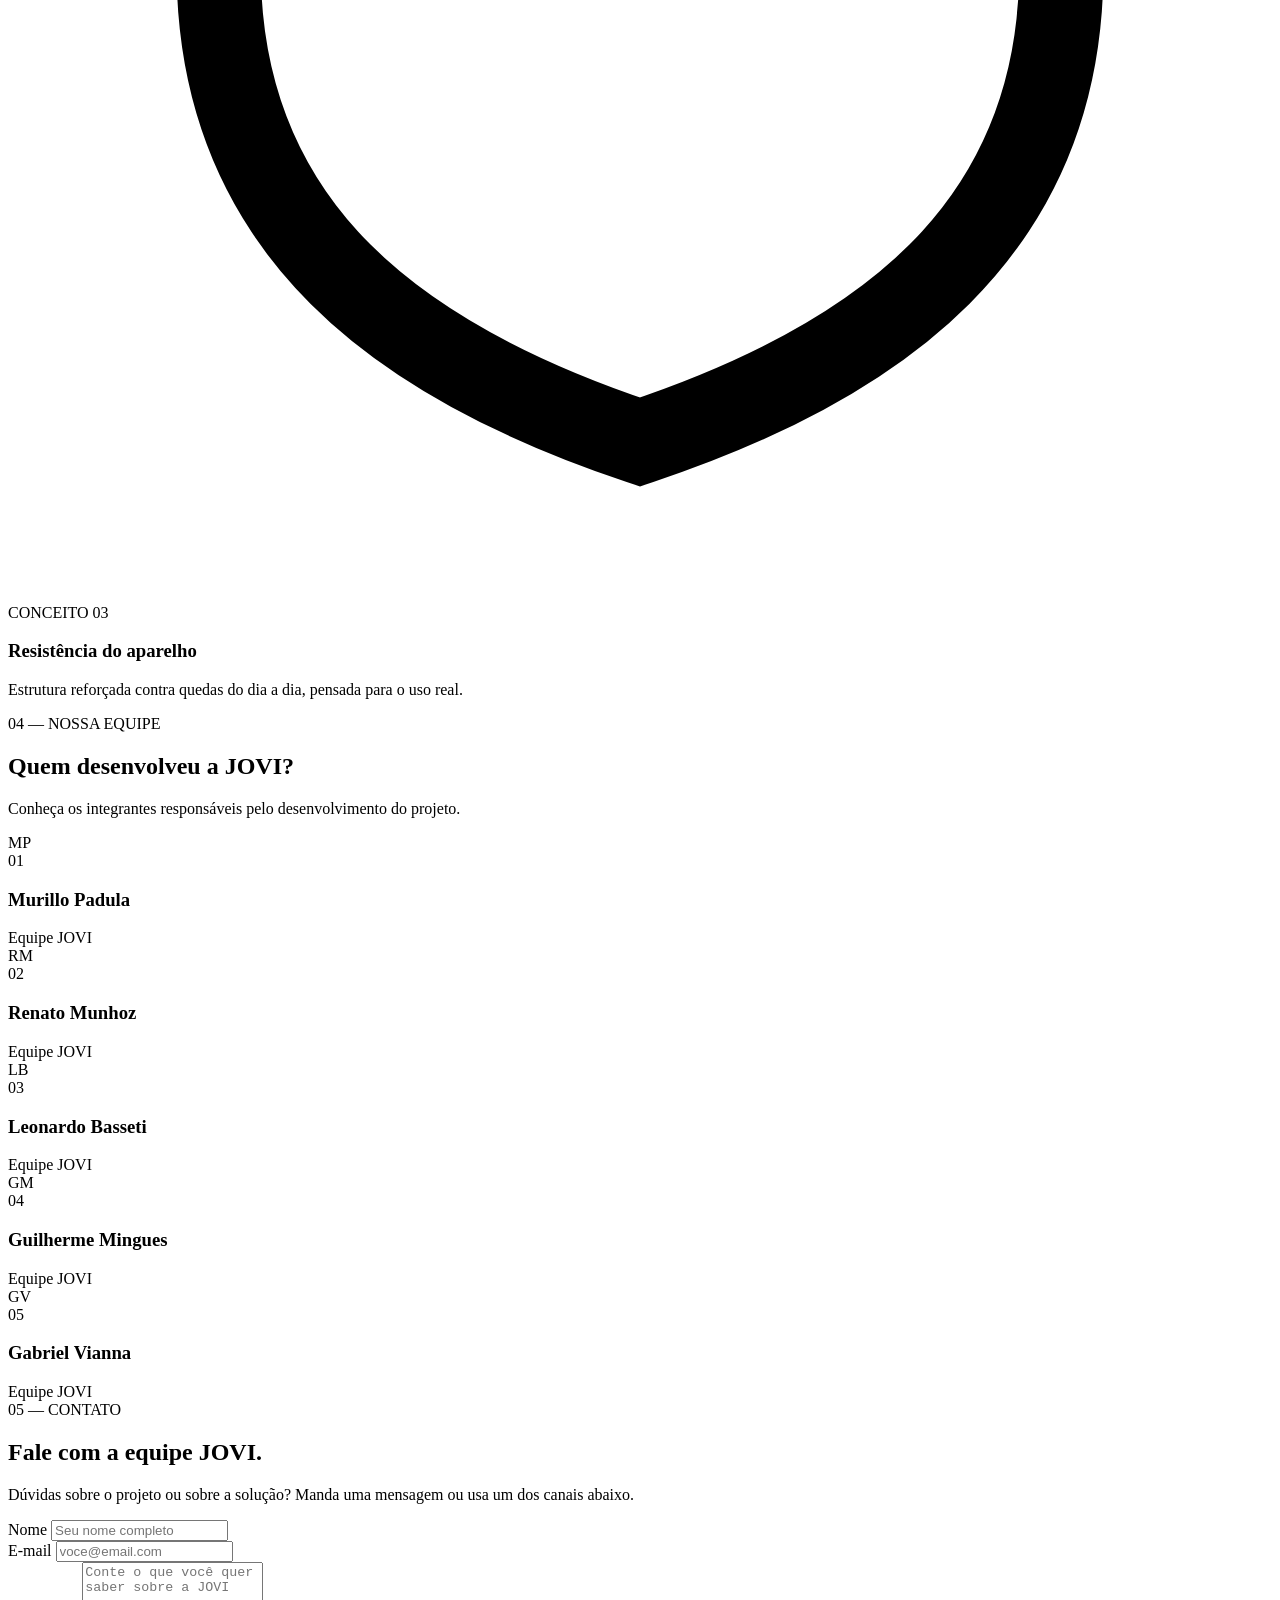
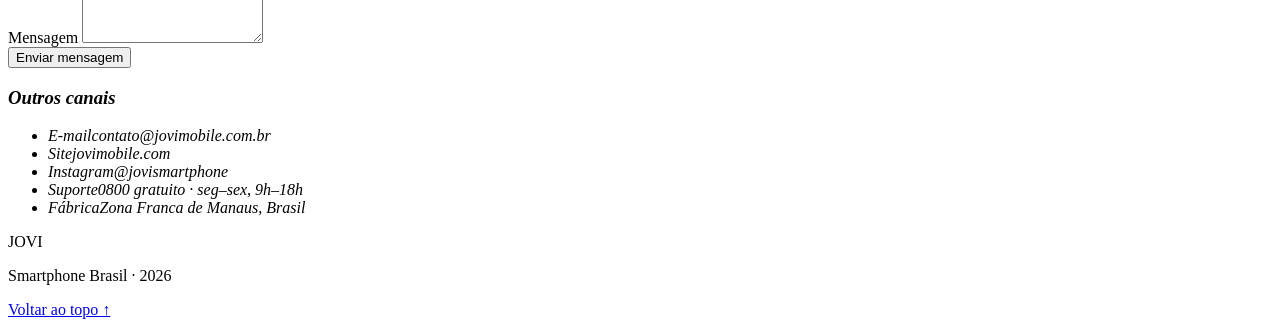
==== commit 68ff16fa: "primeiras mudanças, ainda nao completo" ====
--- a/index.html
+++ b/index.html
@@ -6,32 +6,48 @@
     <meta name="viewport" content="width=device-width, initial-scale=1.0">
 
     <title>JOVI | Smartphone Brasil</title>
-
-    <link rel="stylesheet" href="style.css">
+    <meta name="description" content="JOVI Smartphone Brasil — tecnologia premium, prática e acessível, desenvolvida para o consumidor brasileiro.">
+
+    <link rel="preconnect" href="https://fonts.googleapis.com">
+    <link rel="preconnect" href="https://fonts.gstatic.com" crossorigin>
+    <link href="https://fonts.googleapis.com/css2?family=Space+Grotesk:wght@500;600;700&family=Inter:wght@400;500;600;700&display=swap" rel="stylesheet">
+
+    <link rel="stylesheet" href="css/base.css">
+    <link rel="stylesheet" href="css/layout.css">
+    <link rel="stylesheet" href="css/components.css">
+    <link rel="stylesheet" href="css/responsive.css">
 </head>
 
 <body>
 
+    <!-- CABEÇALHO -->
     <header class="header">
 
         <nav class="navbar">
 
             <div class="logo">
+                <span class="logo-mark">J</span>
                 JOVI
             </div>
 
-            <ul class="nav-links">
+            <ul class="nav-links" id="navLinks">
                 <li><a href="#inicio">Início</a></li>
                 <li><a href="#solucao">A Solução</a></li>
                 <li><a href="#publico">Público-Alvo</a></li>
                 <li><a href="#galeria">Galeria</a></li>
                 <li><a href="#equipe">Nossa Equipe</a></li>
+                <li><a href="#contato">Contato</a></li>
             </ul>
 
-            <a href="#solucao" class="nav-button">
+            <a href="#contato" class="nav-button">
                 Conheça a JOVI
             </a>
 
+            <button class="nav-toggle" id="navToggle" aria-expanded="false" aria-controls="navLinks">
+                <span></span><span></span><span></span>
+                <span class="sr-only">Abrir menu</span>
+            </button>
+
         </nav>
 
     </header>
@@ -39,7 +55,7 @@
 
     <main>
 
-       <! -- MUDAR TEXTO -- >
+        <!-- HERO -->
         <section id="inicio" class="hero">
 
             <div class="hero-content">
@@ -55,8 +71,8 @@
 
                 <p>
                     A JOVI apresenta uma nova proposta de smartphone,
-                    desenvolvida para aproximar tecnologia e necessidades
-                    do público brasileiro.
+                    desenvolvida para aproximar tecnologia de ponta e
+                    necessidades reais do público brasileiro.
                 </p>
 
                 <div class="hero-buttons">
@@ -69,10 +85,25 @@
                     </a>
                 </div>
 
-            </div>
-
-
-          
+                <dl class="hero-stats">
+                    <div>
+                        <dt>Bateria</dt>
+                        <dd>até 6.500 mAh</dd>
+                    </div>
+                    <div>
+                        <dt>Câmera</dt>
+                        <dd>co-desenvolvida ZEISS</dd>
+                    </div>
+                    <div>
+                        <dt>Produção</dt>
+                        <dd>Zona Franca de Manaus</dd>
+                    </div>
+                </dl>
+
+            </div>
+
+
+            <!-- MOCKUP DO CELULAR -->
             <div class="phone-area">
 
                 <div class="phone">
@@ -86,6 +117,8 @@
                             <span>Smartphone Brasil</span>
                         </div>
 
+                        <div class="phone-glow"></div>
+
                     </div>
 
                 </div>
@@ -94,8 +127,8 @@
 
         </section>
 
-       <! -- MUDAR TEXTO -- >
-        
+
+        <!-- A SOLUÇÃO -->
         <section id="solucao" class="section solution">
 
             <div class="section-title">
@@ -119,6 +152,13 @@
             <div class="solution-grid">
 
                 <article class="solution-card">
+                    <div class="card-icon">
+                        <svg viewBox="0 0 24 24" fill="none" stroke="currentColor" stroke-width="1.6">
+                            <rect x="3" y="7" width="16" height="10" rx="2"/>
+                            <path d="M19 10h2v4h-2z" fill="currentColor" stroke="none"/>
+                            <path d="M7 10v4M11 10v4" />
+                        </svg>
+                    </div>
                     <div class="card-number">01</div>
 
                     <h3>
@@ -126,13 +166,20 @@
                     </h3>
 
                     <p>
-                        Uma proposta tecnológica voltada às necessidades
-                        do usuário brasileiro.
+                        Bateria de longa duração e câmera co-desenvolvida
+                        com a ZEISS, voltadas às necessidades do usuário
+                        brasileiro.
                     </p>
                 </article>
 
 
                 <article class="solution-card">
+                    <div class="card-icon">
+                        <svg viewBox="0 0 24 24" fill="none" stroke="currentColor" stroke-width="1.6">
+                            <rect x="4" y="3" width="16" height="18" rx="3"/>
+                            <path d="M9 18h6" stroke-linecap="round"/>
+                        </svg>
+                    </div>
                     <div class="card-number">02</div>
 
                     <h3>
@@ -140,13 +187,19 @@
                     </h3>
 
                     <p>
-                        Uma experiência simples e intuitiva para facilitar
-                        o uso da tecnologia no dia a dia.
+                        OriginOS 6 oferece uma experiência simples e
+                        intuitiva, com IA integrada para facilitar o
+                        dia a dia.
                     </p>
                 </article>
 
 
                 <article class="solution-card">
+                    <div class="card-icon">
+                        <svg viewBox="0 0 24 24" fill="none" stroke="currentColor" stroke-width="1.6">
+                            <path d="M12 3l8 4v5c0 5-3.5 7.5-8 9-4.5-1.5-8-4-8-9V7z"/>
+                        </svg>
+                    </div>
                     <div class="card-number">03</div>
 
                     <h3>
@@ -154,8 +207,8 @@
                     </h3>
 
                     <p>
-                        Um conceito desenvolvido considerando o contexto
-                        e as necessidades do mercado brasileiro.
+                        Produção 100% nacional na Zona Franca de Manaus,
+                        com preço justo e suporte em território brasileiro.
                     </p>
                 </article>
 
@@ -164,13 +217,16 @@
         </section>
 
 
-          <! -- MUDAR TEXTO -- >
+        <!-- PÚBLICO-ALVO -->
         <section id="publico" class="section audience">
 
             <div class="audience-image">
 
                 <div class="mini-phone">
-                    <div></div>
+                    <svg viewBox="0 0 24 24" fill="none" stroke="currentColor" stroke-width="1.4">
+                        <circle cx="12" cy="12" r="9"/>
+                        <circle cx="12" cy="12" r="3"/>
+                    </svg>
                 </div>
 
             </div>
@@ -195,42 +251,58 @@
                 <div class="audience-items">
 
                     <div>
-                        <strong>01</strong>
+                        <div class="audience-icon">
+                            <svg viewBox="0 0 24 24" fill="none" stroke="currentColor" stroke-width="1.6">
+                                <circle cx="12" cy="8" r="3.5"/>
+                                <path d="M4.5 20c1.2-3.8 4-6 7.5-6s6.3 2.2 7.5 6"/>
+                            </svg>
+                        </div>
 
                         <div>
-                            <h3>Usuários brasileiros</h3>
+                            <h3>Jovens adultos brasileiros</h3>
 
                             <p>
-                                Pessoas que procuram uma experiência
-                                tecnológica alinhada ao seu cotidiano.
+                                18 a 35 anos, ativos em redes sociais,
+                                valorizam câmera, design e experiência.
                             </p>
                         </div>
                     </div>
 
 
                     <div>
-                        <strong>02</strong>
+                        <div class="audience-icon">
+                            <svg viewBox="0 0 24 24" fill="none" stroke="currentColor" stroke-width="1.6">
+                                <rect x="4" y="4" width="7" height="7" rx="1.5"/>
+                                <rect x="13" y="4" width="7" height="7" rx="1.5"/>
+                                <rect x="4" y="13" width="7" height="7" rx="1.5"/>
+                                <rect x="13" y="13" width="7" height="7" rx="1.5"/>
+                            </svg>
+                        </div>
 
                         <div>
-                            <h3>Consumidores de tecnologia</h3>
+                            <h3>Mid-market · Série Y</h3>
 
                             <p>
-                                Usuários interessados em novas soluções
-                                para smartphones.
+                                Priorizam bateria, robustez e
+                                custo-benefício no dia a dia.
                             </p>
                         </div>
                     </div>
 
 
                     <div>
-                        <strong>03</strong>
+                        <div class="audience-icon">
+                            <svg viewBox="0 0 24 24" fill="none" stroke="currentColor" stroke-width="1.6">
+                                <path d="M12 3l2.6 5.9 6.4.6-4.8 4.3 1.4 6.2L12 16.9 6.4 20l1.4-6.2-4.8-4.3 6.4-.6z"/>
+                            </svg>
+                        </div>
 
                         <div>
-                            <h3>Novas experiências</h3>
+                            <h3>Premium acessível · Série V</h3>
 
                             <p>
-                                Pessoas que buscam praticidade e inovação
-                                em seu dispositivo.
+                                Querem câmera e desempenho no nível
+                                de um topo de linha, sem pagar o mesmo preço.
                             </p>
                         </div>
                     </div>
@@ -242,7 +314,7 @@
         </section>
 
 
-         <! -- MUDAR TEXTO -- >
+        <!-- GALERIA -->
         <section id="galeria" class="section gallery">
 
             <div class="section-title">
@@ -256,7 +328,7 @@
 
                 <p>
                     Uma representação visual da proposta do projeto
-                    Smartphone Brasil.
+                    Smartphone Brasil: aparelho, interface e diferenciais.
                 </p>
 
             </div>
@@ -284,16 +356,22 @@
 
                 <article class="gallery-item">
 
+                    <div class="gallery-mockup">
+                        <span class="dot dot-a"></span>
+                        <span class="dot dot-b"></span>
+                        <span class="bar"></span>
+                    </div>
+
                     <div class="gallery-content">
                         <span>CONCEITO 02</span>
 
                         <h3>
-                            Tecnologia
+                            Interface OriginOS
                         </h3>
 
                         <p>
-                            Uma identidade visual moderna para representar
-                            a proposta da JOVI.
+                            Hub de IA "Origin Island", com widgets
+                            espaciais e ecossistema multi-dispositivo.
                         </p>
                     </div>
 
@@ -301,17 +379,23 @@
 
 
                 <article class="gallery-item">
+
+                    <div class="gallery-icon">
+                        <svg viewBox="0 0 24 24" fill="none" stroke="currentColor" stroke-width="1.6">
+                            <path d="M12 3l8 4v5c0 5-3.5 7.5-8 9-4.5-1.5-8-4-8-9V7z"/>
+                        </svg>
+                    </div>
 
                     <div class="gallery-content">
                         <span>CONCEITO 03</span>
 
                         <h3>
-                            Smartphone Brasil
+                            Resistência do aparelho
                         </h3>
 
                         <p>
-                            Um projeto pensado a partir da realidade
-                            brasileira.
+                            Estrutura reforçada contra quedas do
+                            dia a dia, pensada para o uso real.
                         </p>
                     </div>
 
@@ -322,7 +406,7 @@
         </section>
 
 
-         
+        <!-- EQUIPE -->
         <section id="equipe" class="section team">
 
             <div class="section-title">
@@ -331,7 +415,7 @@
 
                 <h2>
                     Quem desenvolveu
-                    <strong>a Eletric Minds?</strong>
+                    <strong>a JOVI?</strong>
                 </h2>
 
                 <p>
@@ -345,9 +429,9 @@
             <div class="team-grid">
 
                 <article class="member">
-
-                    <div class="member-number">
-                        01
+                    <div class="member-top">
+                        <span class="member-avatar">MP</span>
+                        <div class="member-number">01</div>
                     </div>
 
                     <h3>
@@ -355,16 +439,16 @@
                     </h3>
 
                     <span>
-                        RM 571620
+                        Equipe JOVI
                     </span>
 
                 </article>
 
 
                 <article class="member">
-
-                    <div class="member-number">
-                        02
+                    <div class="member-top">
+                        <span class="member-avatar">RM</span>
+                        <div class="member-number">02</div>
                     </div>
 
                     <h3>
@@ -372,19 +456,33 @@
                     </h3>
 
                     <span>
-                        RM 573570
+                        Equipe JOVI
                     </span>
 
                 </article>
 
 
-                
-
-
                 <article class="member">
-
-                    <div class="member-number">
-                        04
+                    <div class="member-top">
+                        <span class="member-avatar">LB</span>
+                        <div class="member-number">03</div>
+                    </div>
+
+                    <h3>
+                        Leonardo Basseti
+                    </h3>
+
+                    <span>
+                        Equipe JOVI
+                    </span>
+
+                </article>
+
+
+                <article class="member">
+                    <div class="member-top">
+                        <span class="member-avatar">GM</span>
+                        <div class="member-number">04</div>
                     </div>
 
                     <h3>
@@ -392,16 +490,16 @@
                     </h3>
 
                     <span>
-                       RM5685670
+                        Equipe JOVI
                     </span>
 
                 </article>
 
 
                 <article class="member">
-
-                    <div class="member-number">
-                        05
+                    <div class="member-top">
+                        <span class="member-avatar">GV</span>
+                        <div class="member-number">05</div>
                     </div>
 
                     <h3>
@@ -409,10 +507,74 @@
                     </h3>
 
                     <span>
-                        RM 571475
+                        Equipe JOVI
                     </span>
 
                 </article>
+
+            </div>
+
+        </section>
+
+
+        <!-- CONTATO -->
+        <section id="contato" class="section contact">
+
+            <div class="section-title">
+
+                <span>05 — CONTATO</span>
+
+                <h2>
+                    Fale com a
+                    <strong>equipe JOVI.</strong>
+                </h2>
+
+                <p>
+                    Dúvidas sobre o projeto ou sobre a solução? Manda uma
+                    mensagem ou usa um dos canais abaixo.
+                </p>
+
+            </div>
+
+
+            <div class="contact-grid">
+
+                <form class="contact-form" action="#" method="post">
+
+                    <div class="form-row">
+                        <label for="nome">Nome</label>
+                        <input type="text" id="nome" name="nome" placeholder="Seu nome completo" required>
+                    </div>
+
+                    <div class="form-row">
+                        <label for="email">E-mail</label>
+                        <input type="email" id="email" name="email" placeholder="voce@email.com" required>
+                    </div>
+
+                    <div class="form-row">
+                        <label for="mensagem">Mensagem</label>
+                        <textarea id="mensagem" name="mensagem" rows="5" placeholder="Conte o que você quer saber sobre a JOVI" required></textarea>
+                    </div>
+
+                    <button type="submit" class="button primary">
+                        Enviar mensagem
+                    </button>
+
+                </form>
+
+                <address class="contact-info">
+
+                    <h3>Outros canais</h3>
+
+                    <ul>
+                        <li><span>E-mail</span>contato@jovimobile.com.br</li>
+                        <li><span>Site</span>jovimobile.com</li>
+                        <li><span>Instagram</span>@jovismartphone</li>
+                        <li><span>Suporte</span>0800 gratuito · seg–sex, 9h–18h</li>
+                        <li><span>Fábrica</span>Zona Franca de Manaus, Brasil</li>
+                    </ul>
+
+                </address>
 
             </div>
 
@@ -425,7 +587,7 @@
     <footer class="footer">
 
         <div class="footer-logo">
-            Eletric Minds
+            JOVI
         </div>
 
         <p>
@@ -439,8 +601,8 @@
     </footer>
 
 
-    <script src="script.js"></script>
+    <script src="js/script.js"></script>
 
 </body>
 
-</html>+</html>
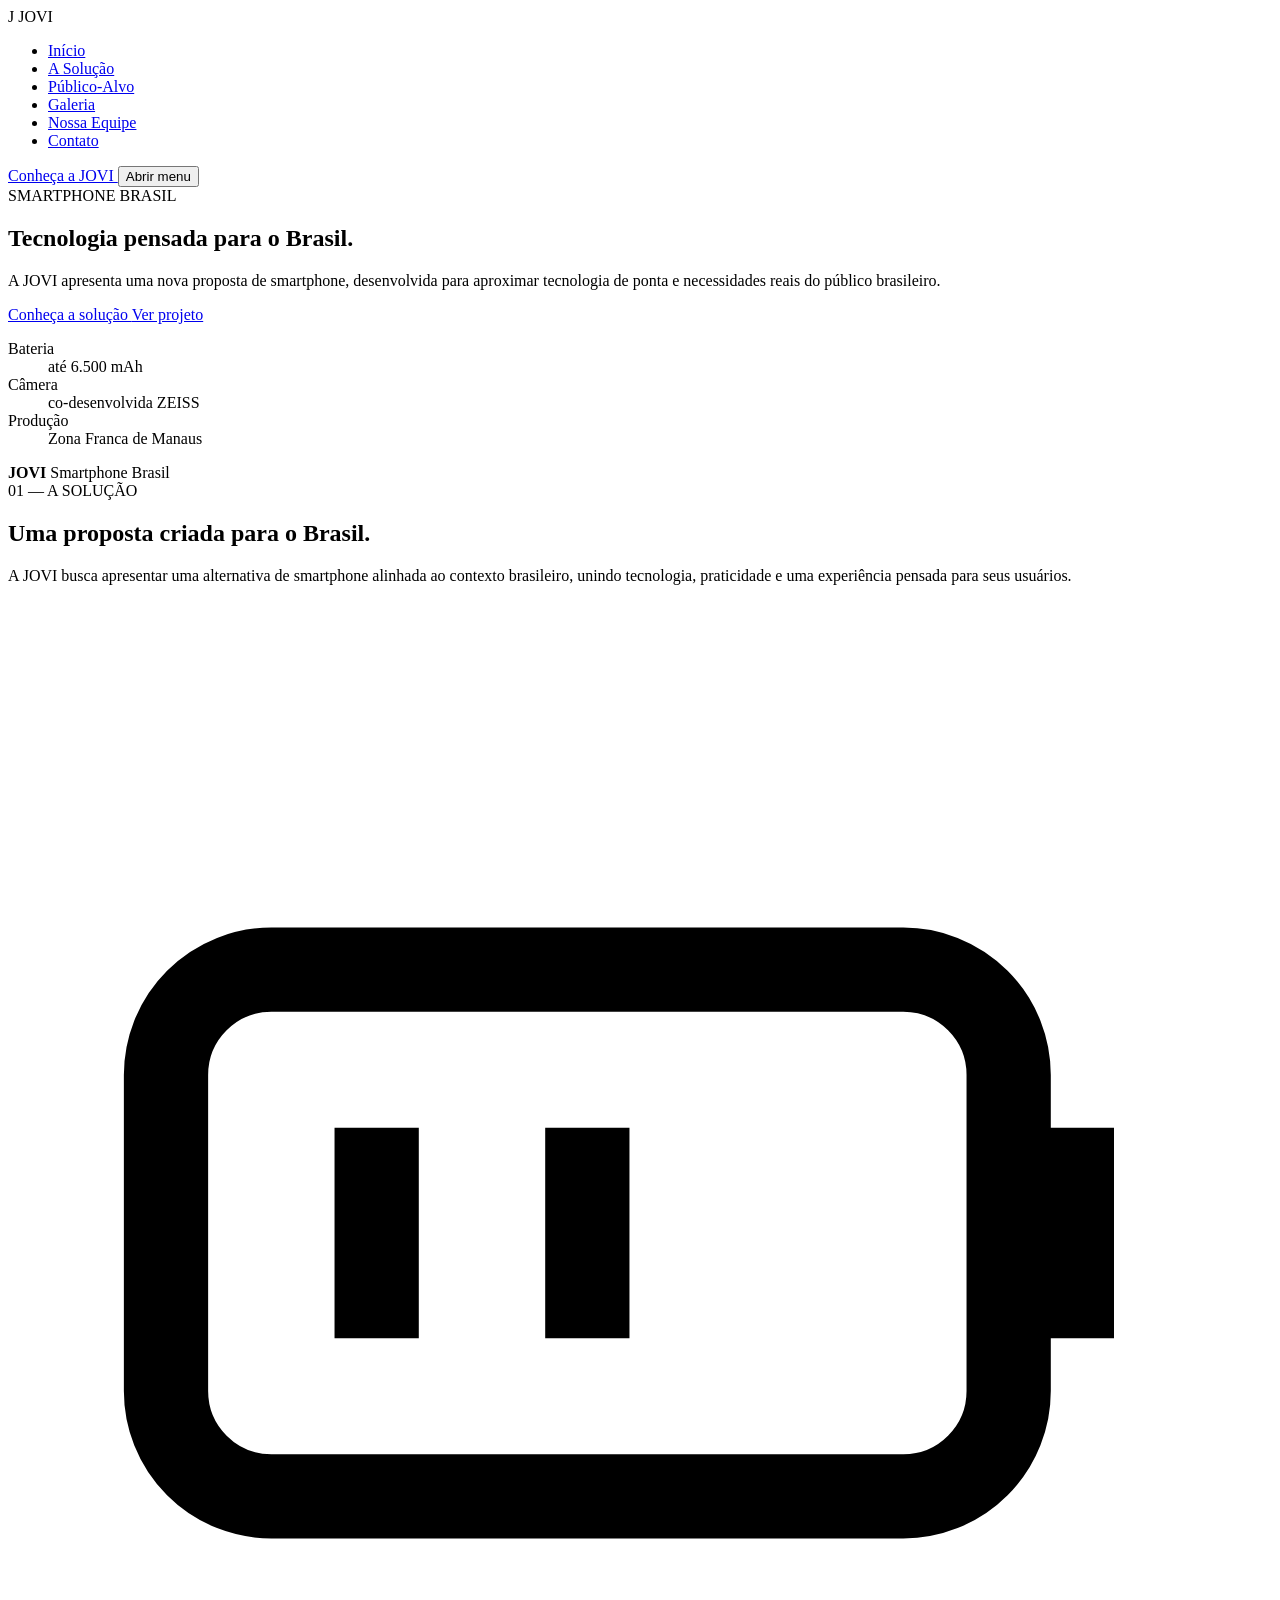
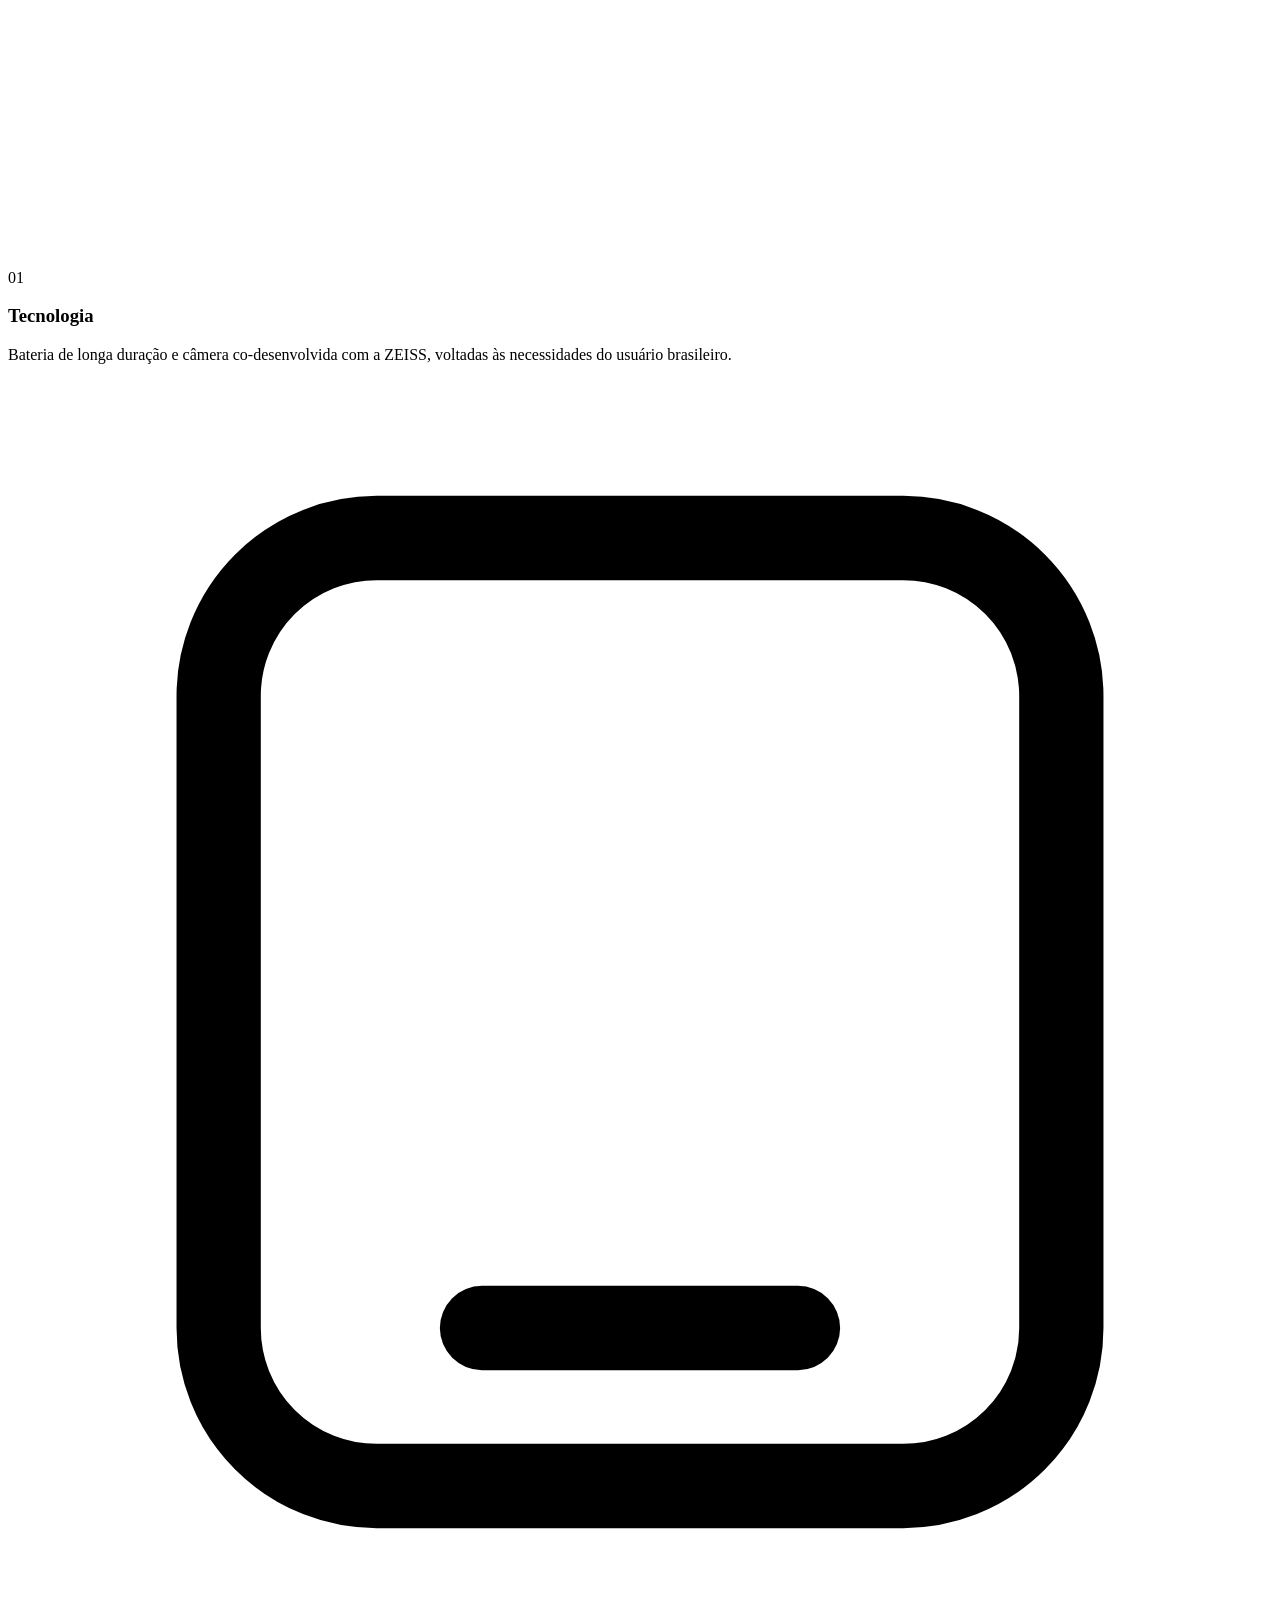
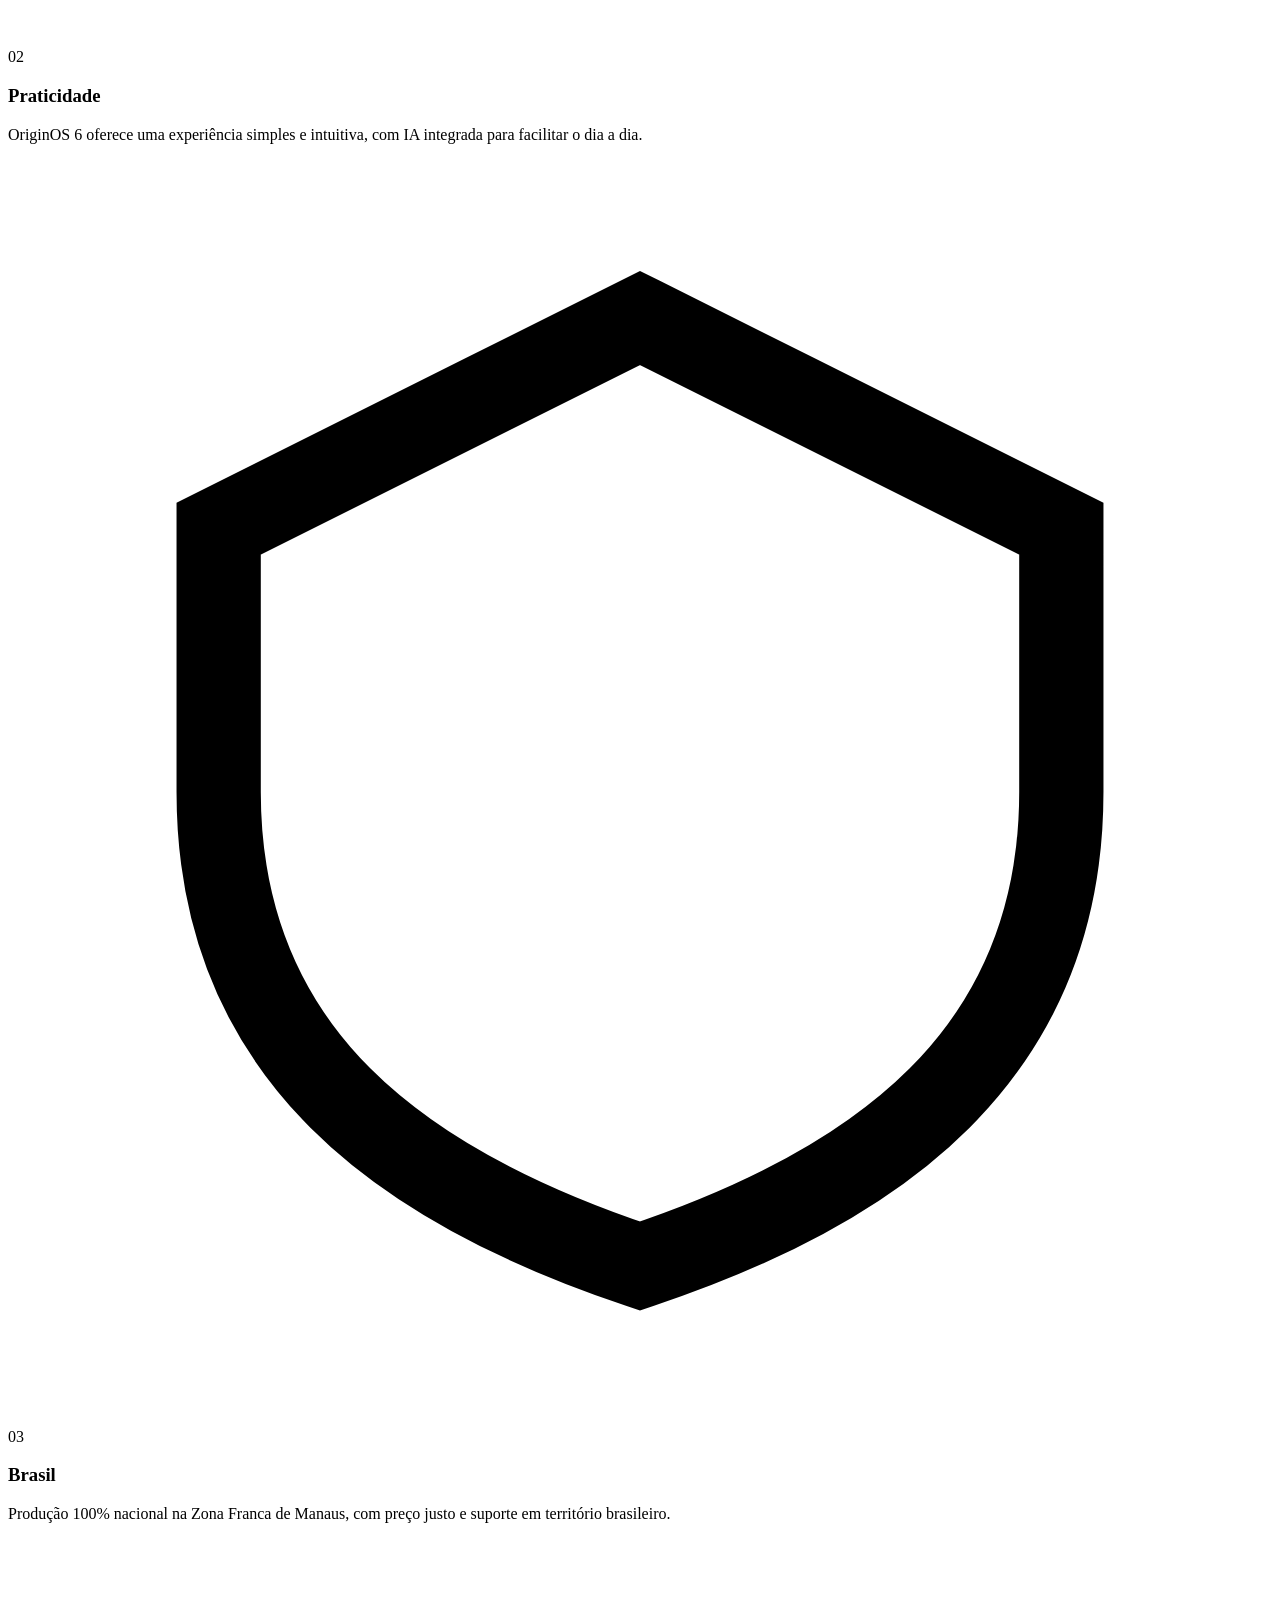
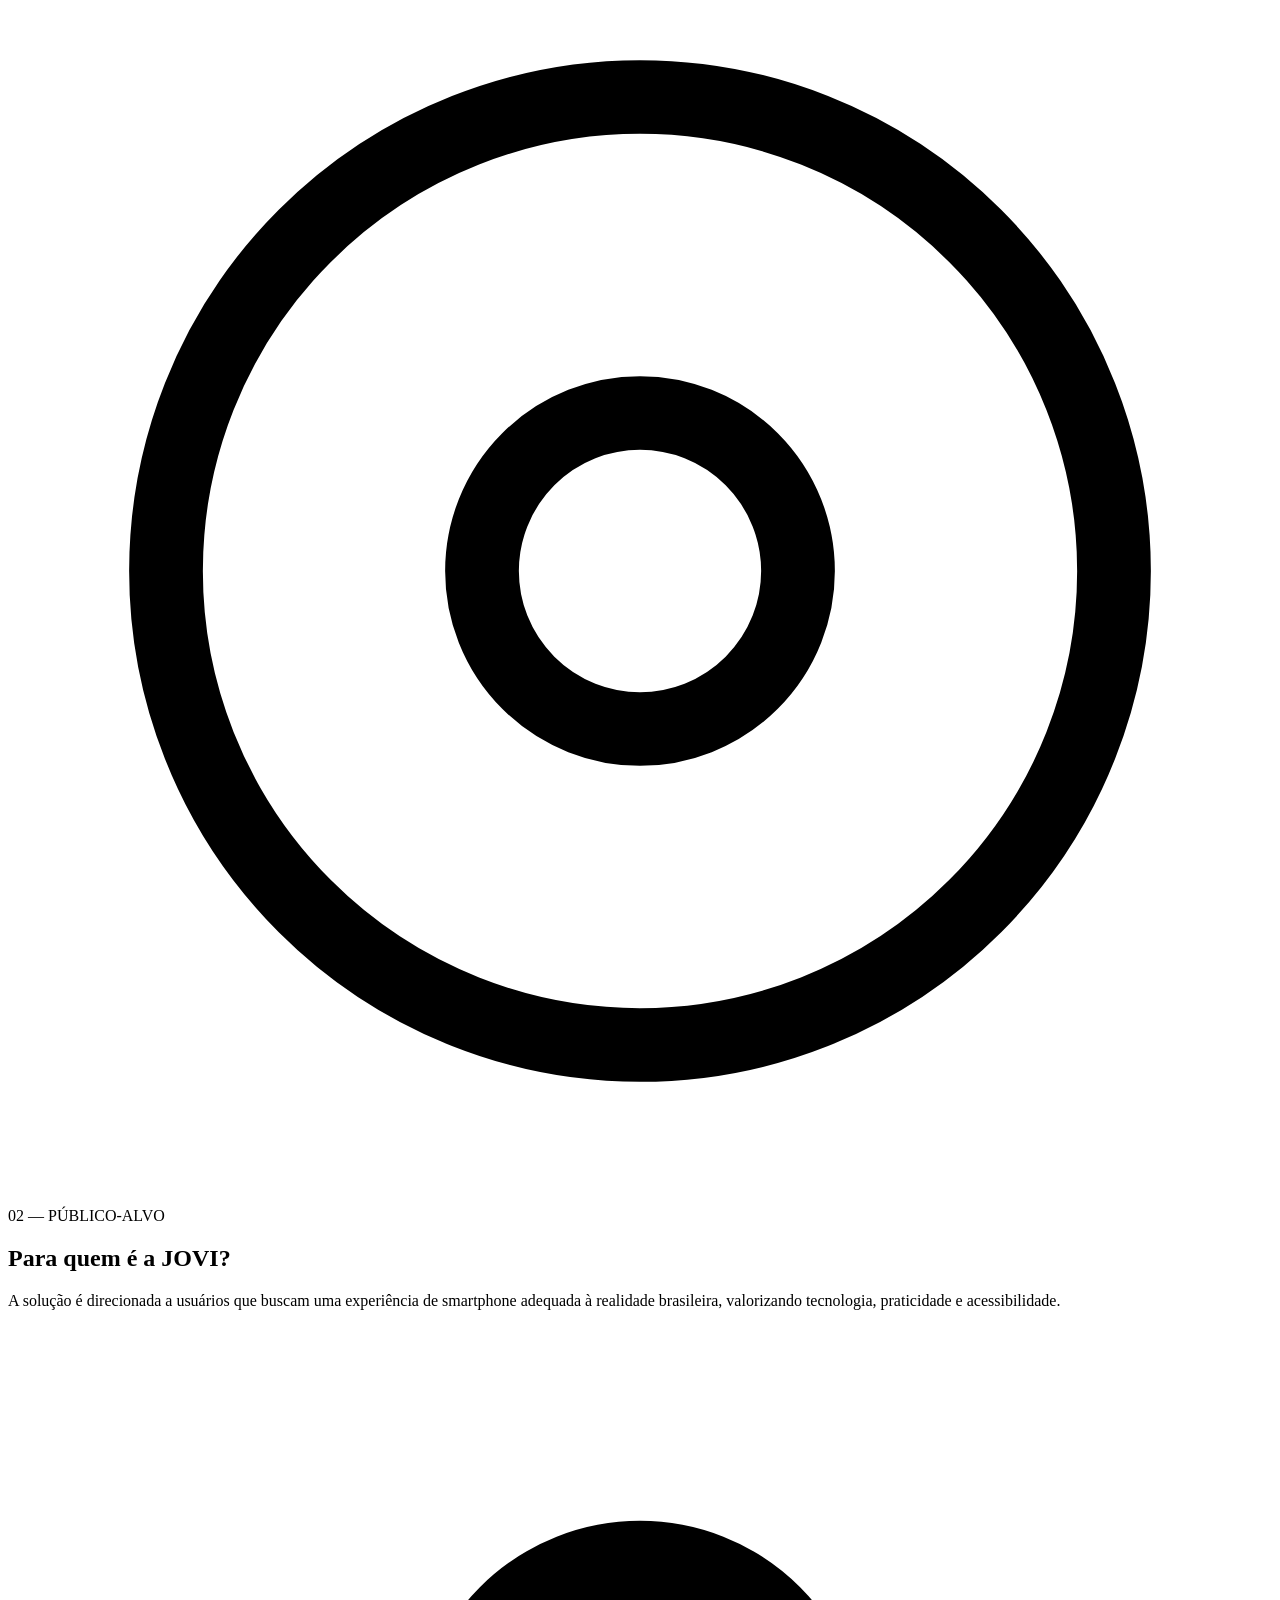
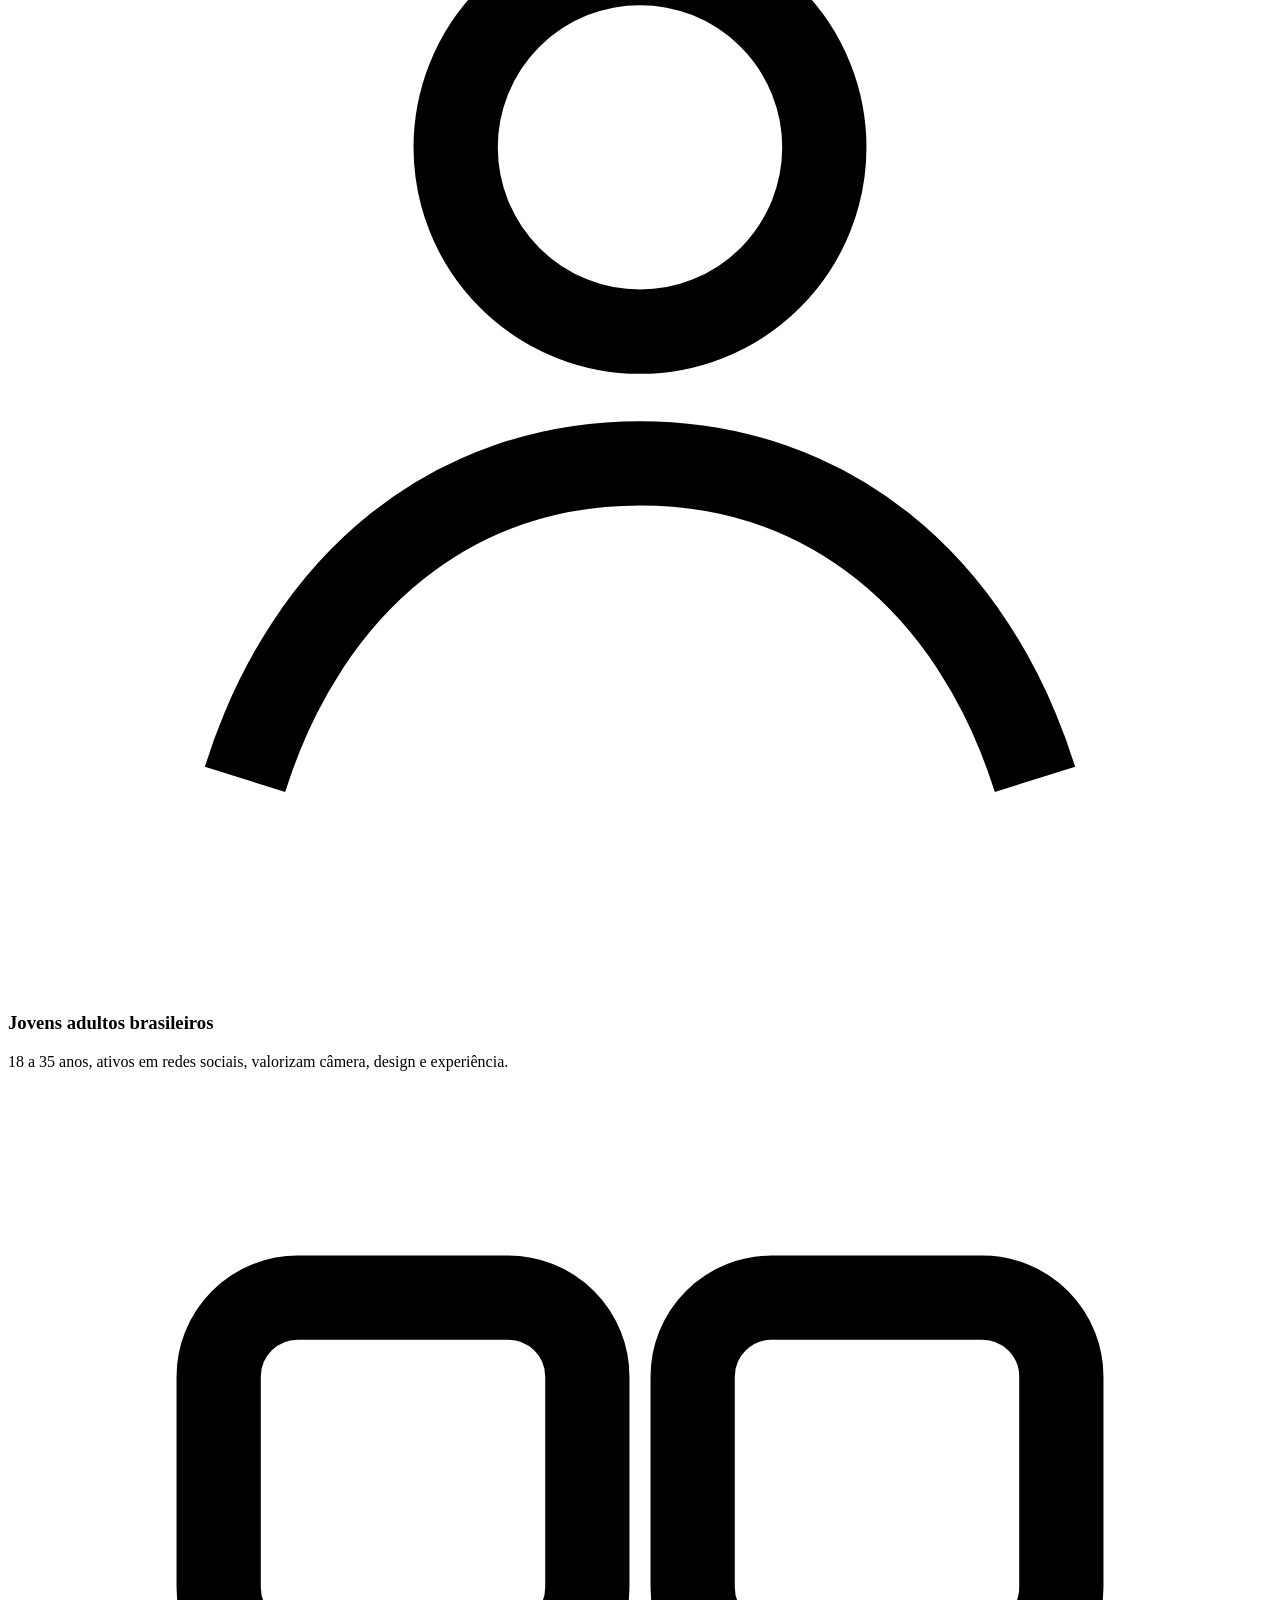
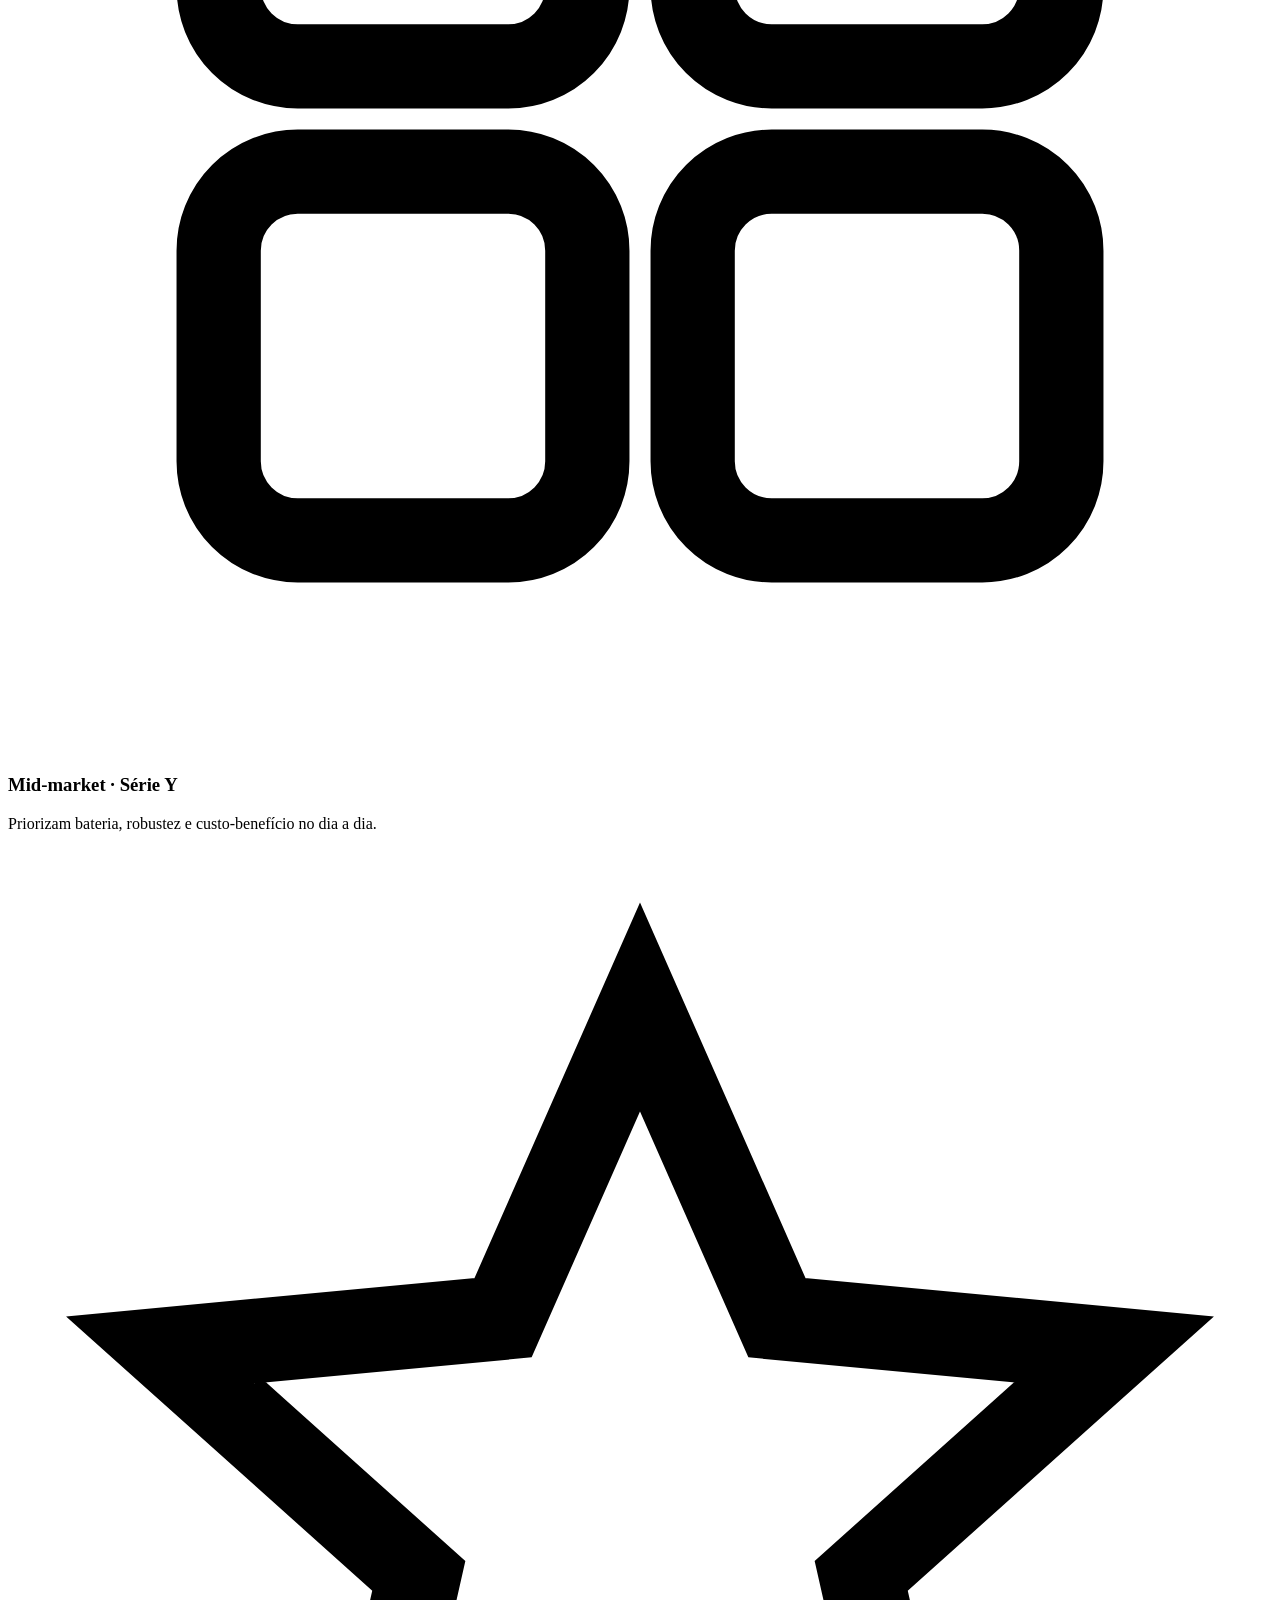
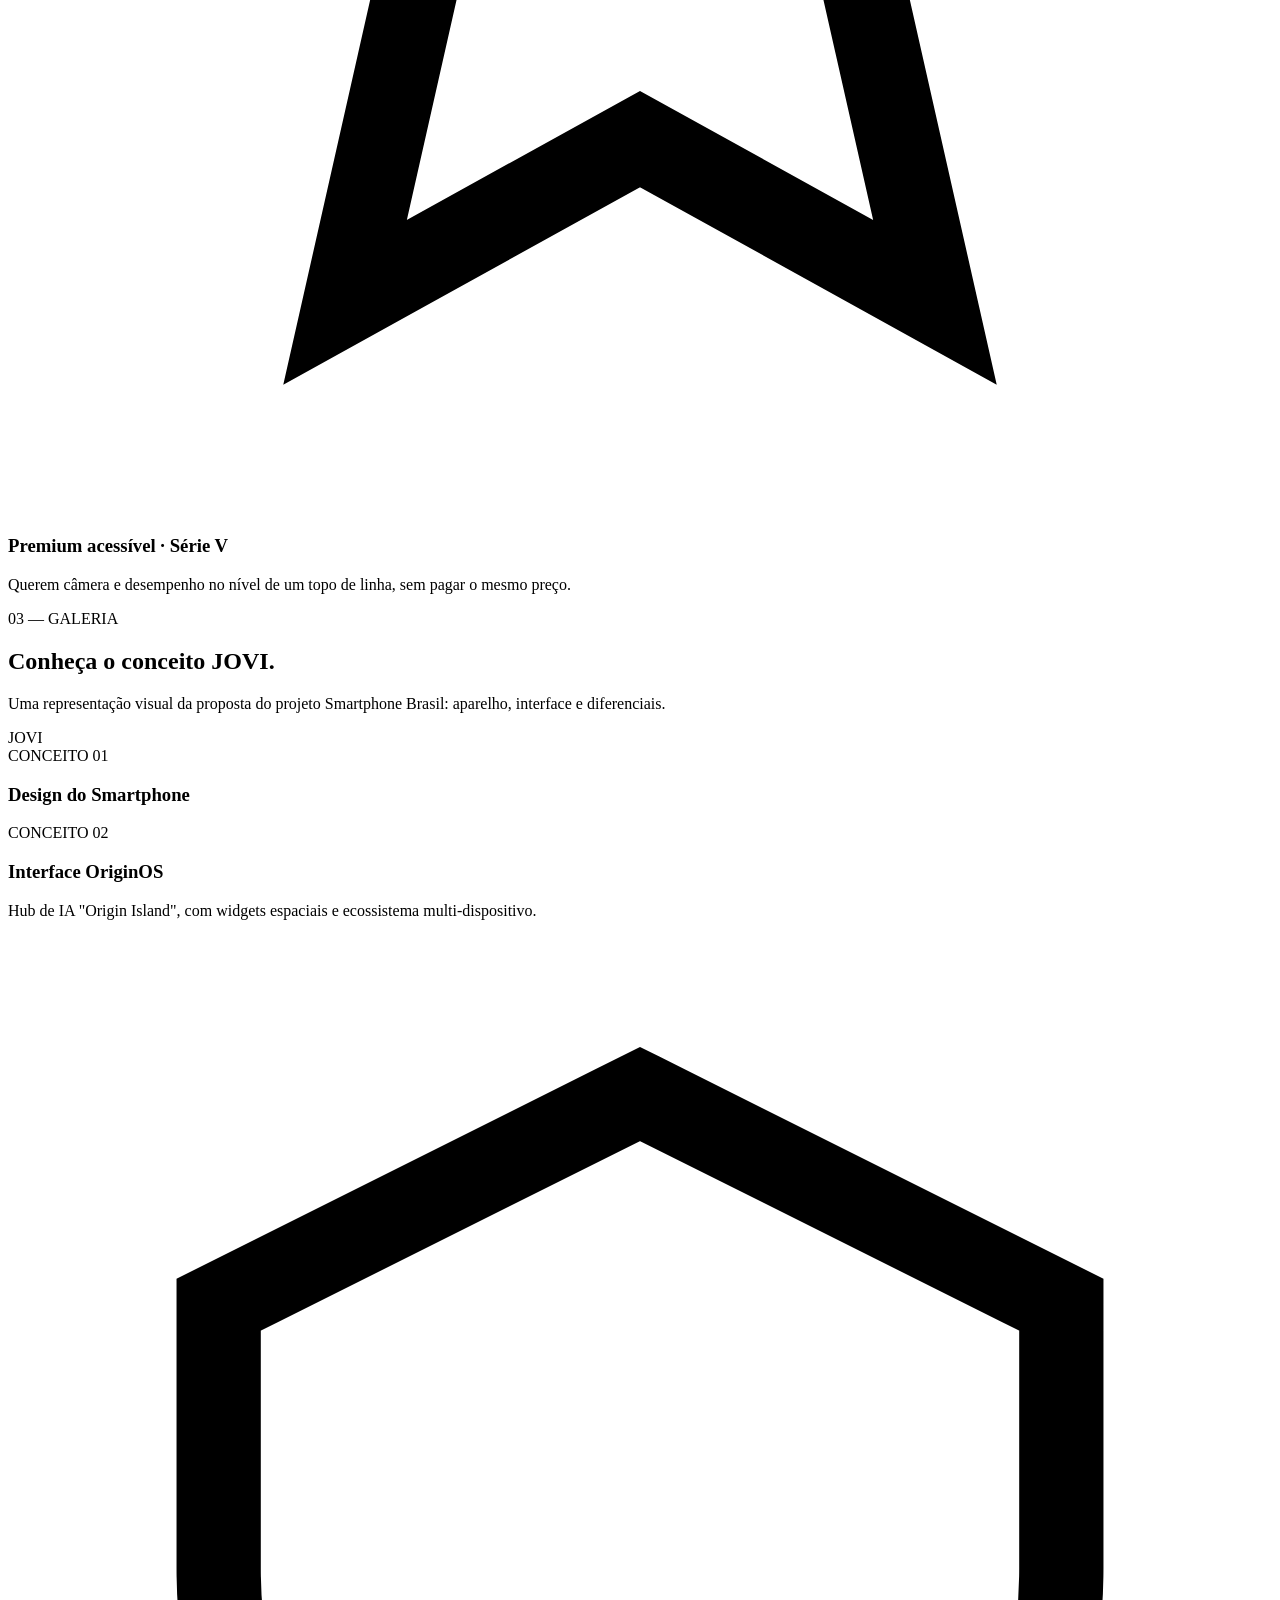
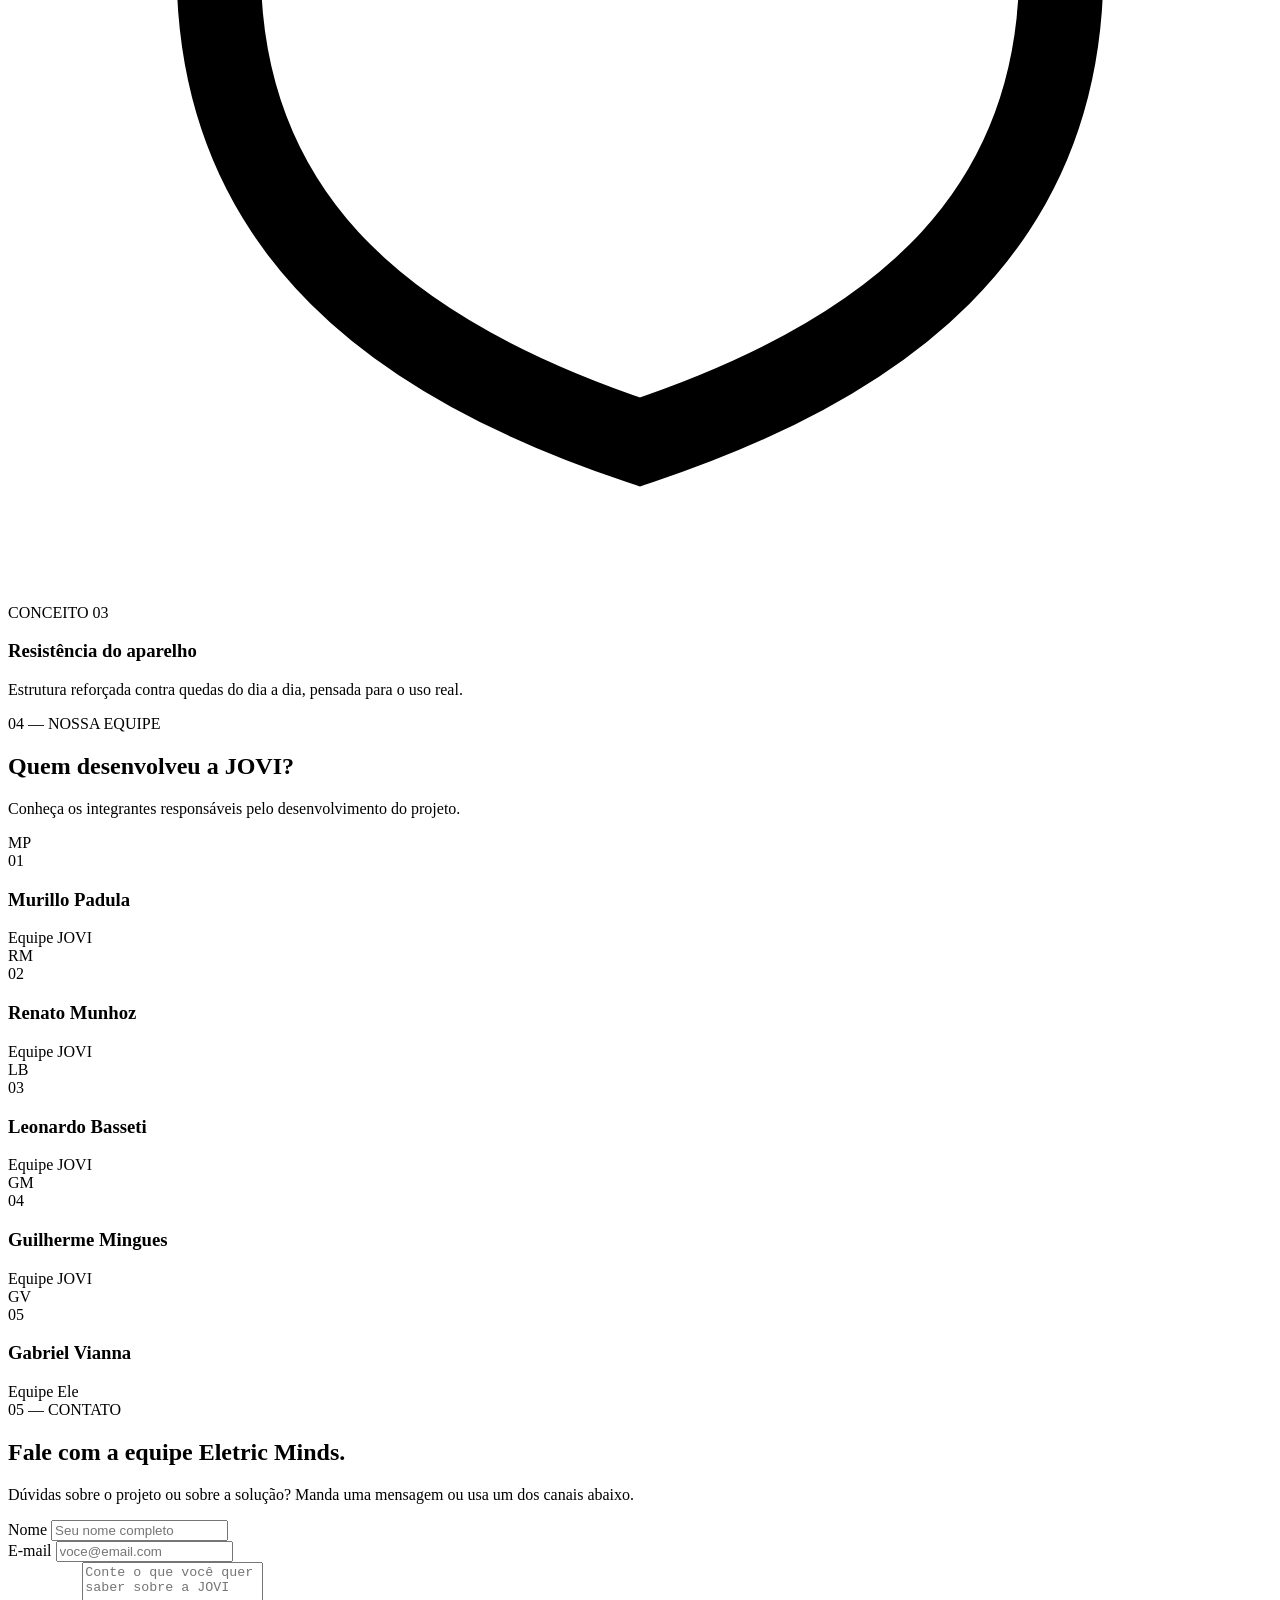
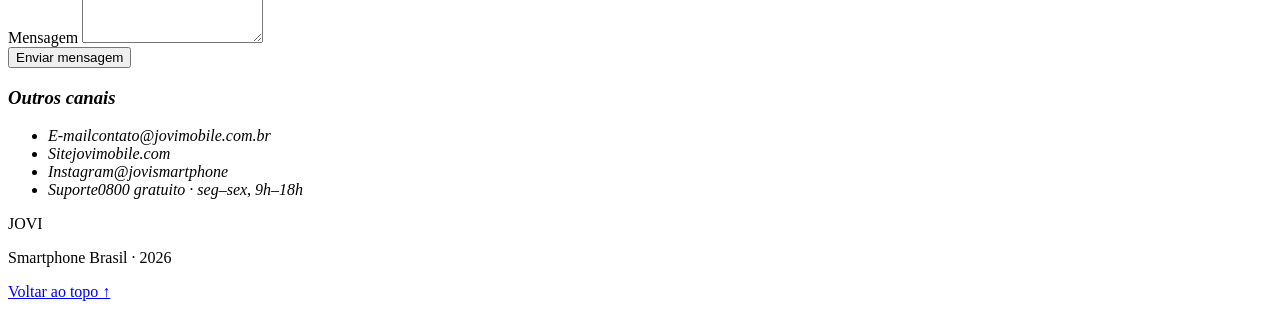
==== commit 1be4d4d2: "mudanças feitas , mas nao finalizadas" ====
--- a/index.html
+++ b/index.html
@@ -507,7 +507,7 @@
                     </h3>
 
                     <span>
-                        Equipe JOVI
+                        Equipe Ele
                     </span>
 
                 </article>
@@ -526,7 +526,7 @@
 
                 <h2>
                     Fale com a
-                    <strong>equipe JOVI.</strong>
+                    <strong>equipe Eletric Minds.</strong>
                 </h2>
 
                 <p>
@@ -571,7 +571,7 @@
                         <li><span>Site</span>jovimobile.com</li>
                         <li><span>Instagram</span>@jovismartphone</li>
                         <li><span>Suporte</span>0800 gratuito · seg–sex, 9h–18h</li>
-                        <li><span>Fábrica</span>Zona Franca de Manaus, Brasil</li>
+                       
                     </ul>
 
                 </address>
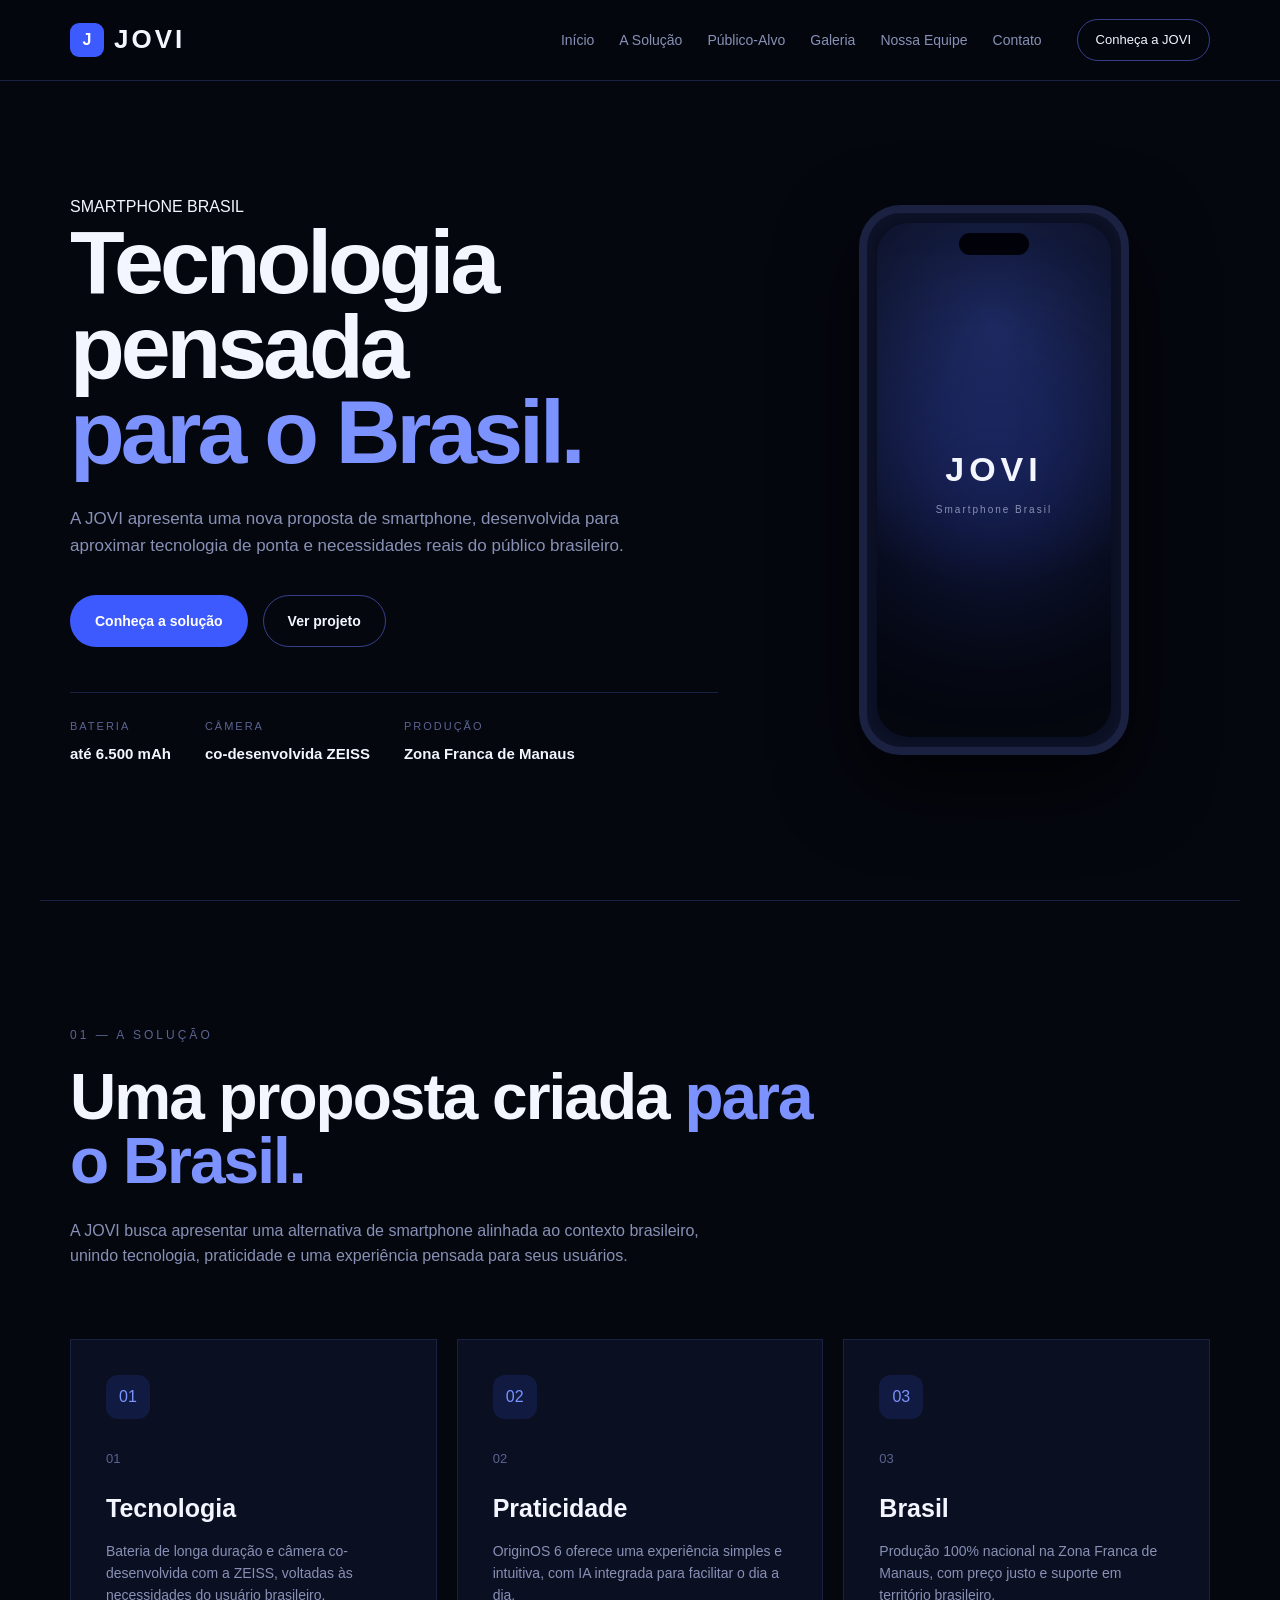
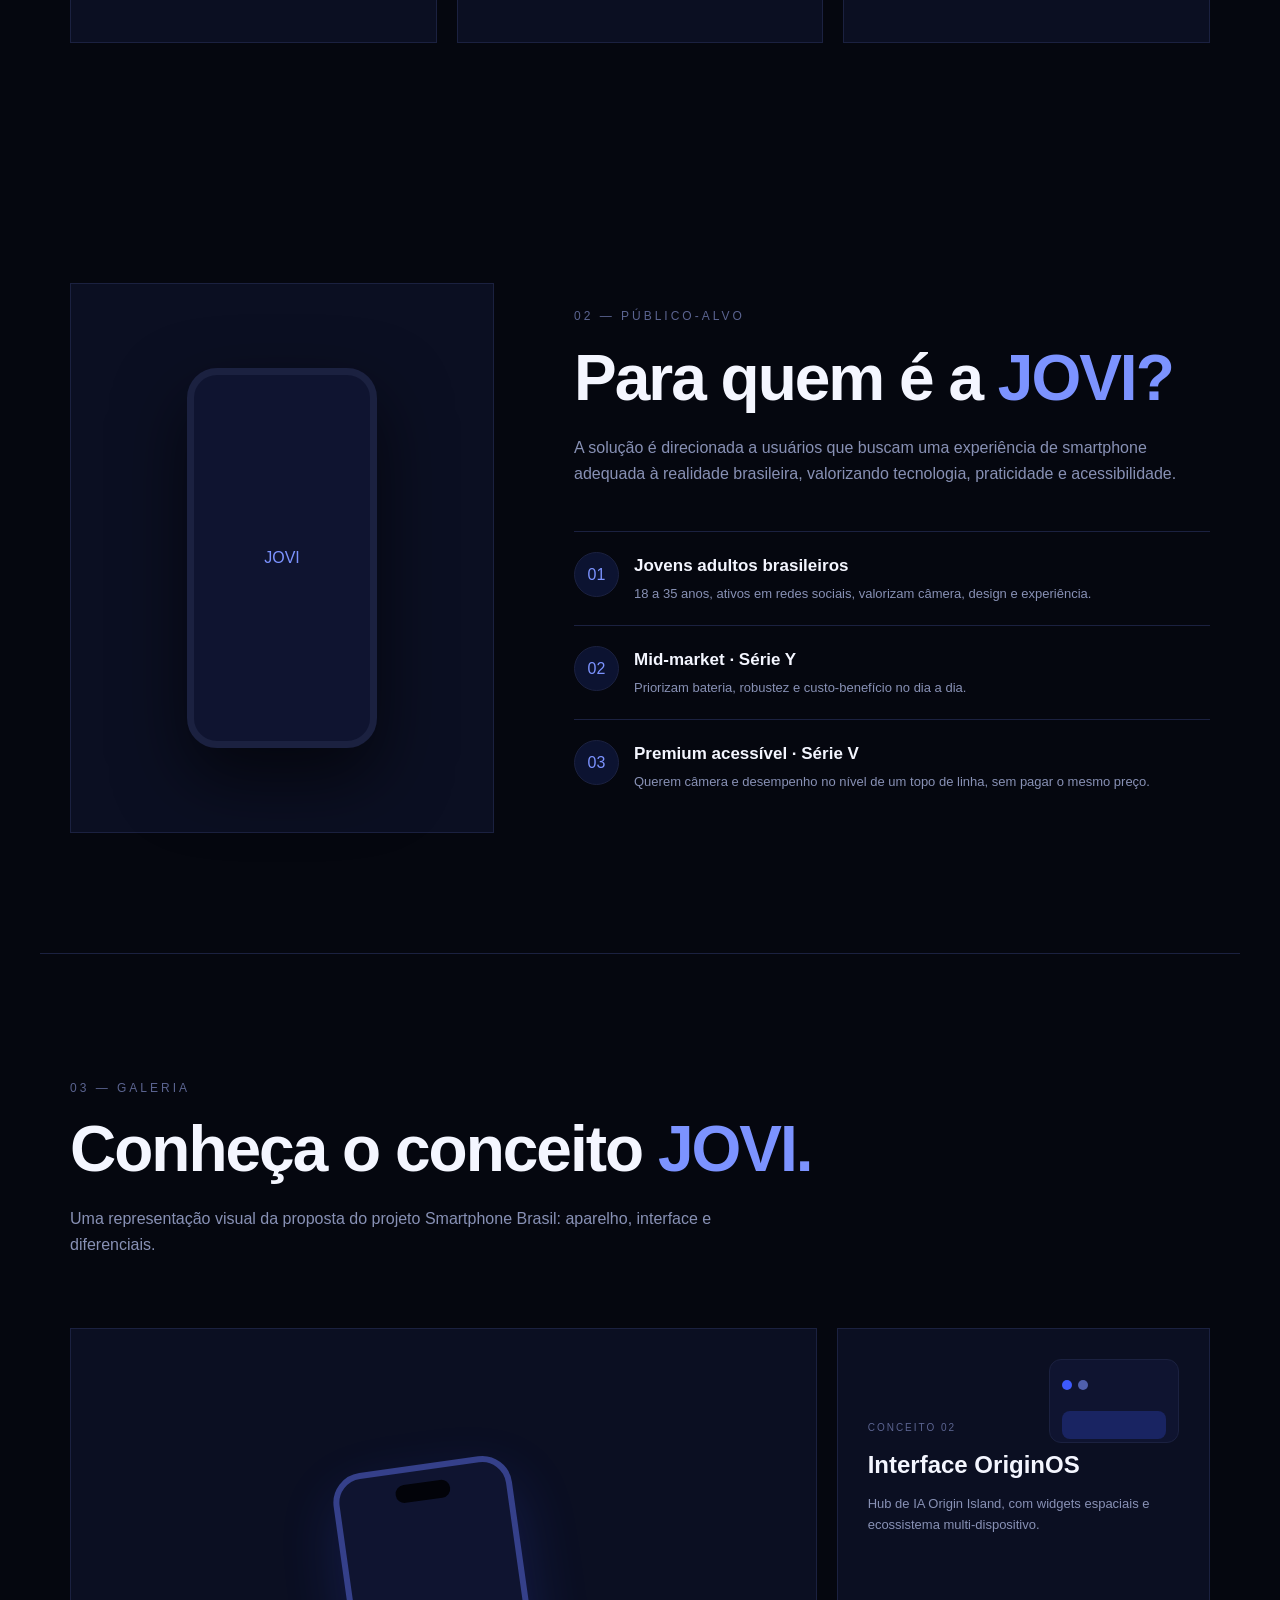
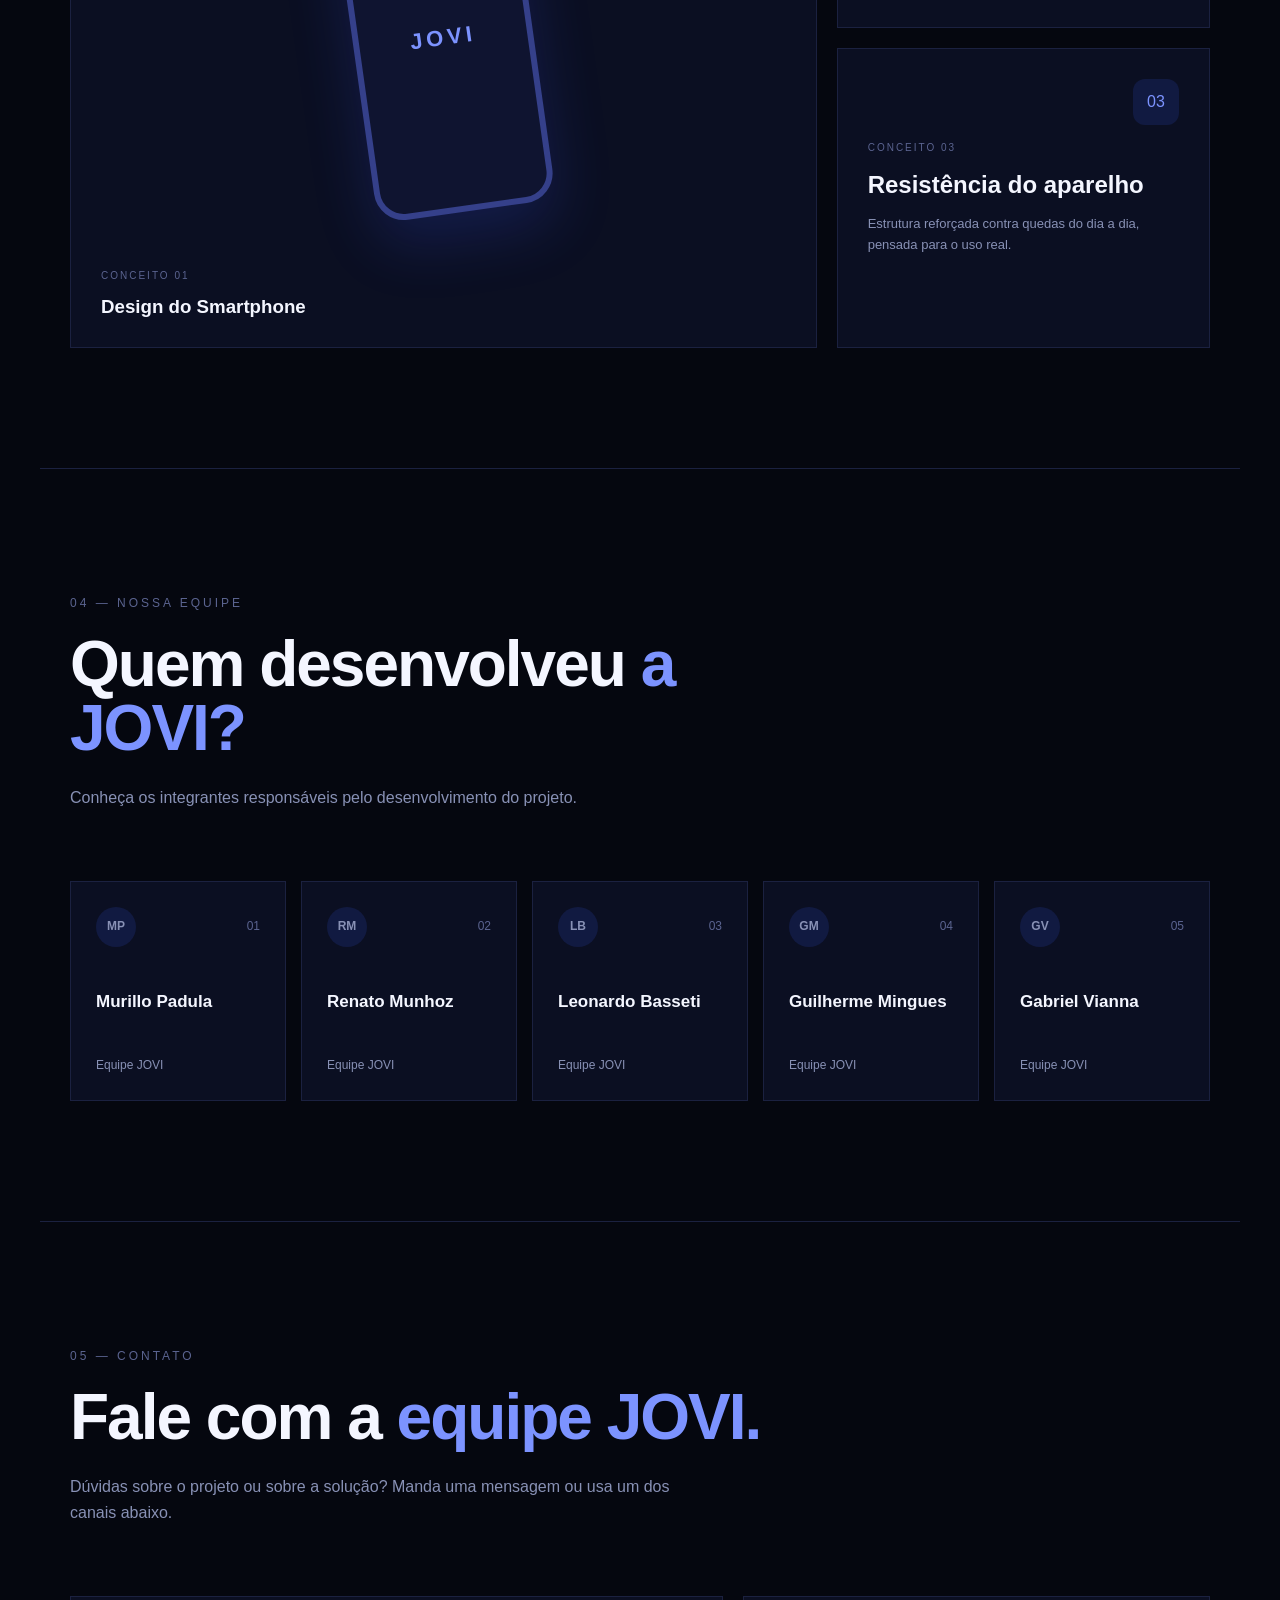
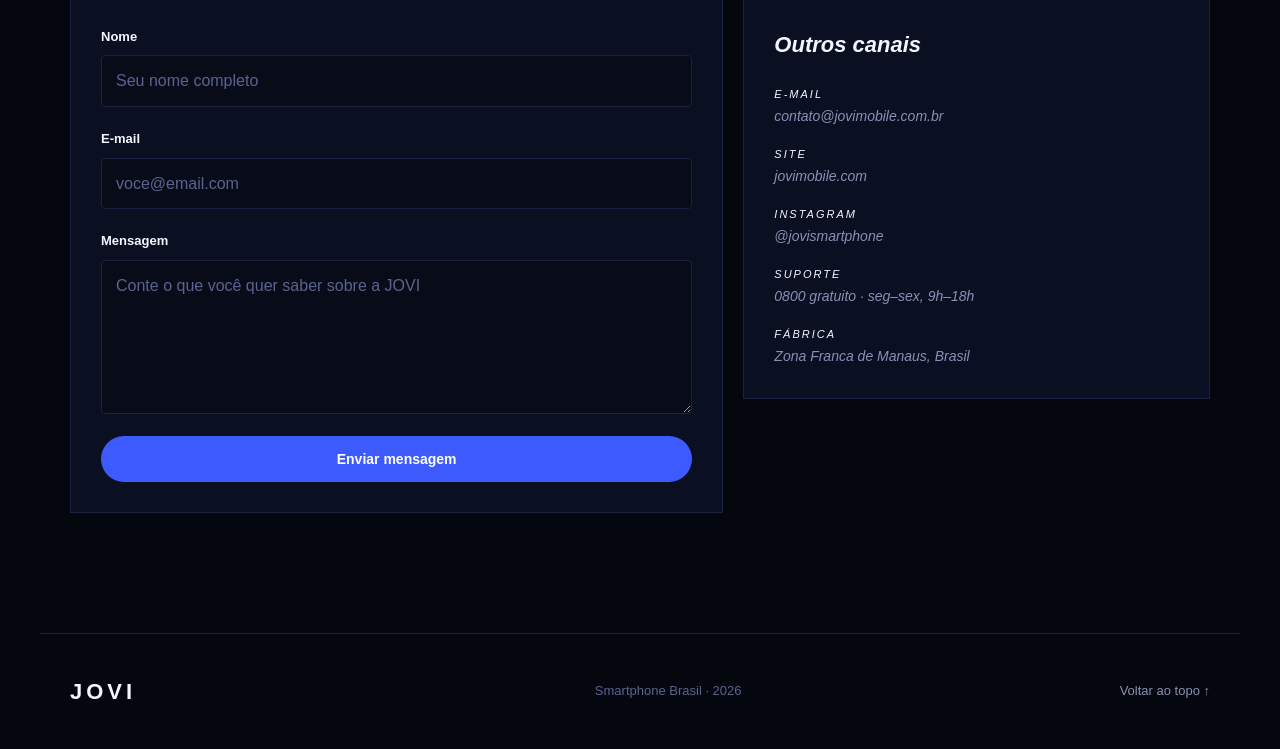
==== commit 47cb8f87: "quase completo, ultimos detalhes apenas" ====
--- a/index.html
+++ b/index.html
@@ -1,35 +1,32 @@
 <!DOCTYPE html>
 <html lang="pt-BR">
-
 <head>
     <meta charset="UTF-8">
     <meta name="viewport" content="width=device-width, initial-scale=1.0">
-
     <title>JOVI | Smartphone Brasil</title>
-    <meta name="description" content="JOVI Smartphone Brasil — tecnologia premium, prática e acessível, desenvolvida para o consumidor brasileiro.">
-
+    <meta name="description" content="JOVI Smartphone Brasil: tecnologia premium, prática e acessível.">
     <link rel="preconnect" href="https://fonts.googleapis.com">
     <link rel="preconnect" href="https://fonts.gstatic.com" crossorigin>
     <link href="https://fonts.googleapis.com/css2?family=Space+Grotesk:wght@500;600;700&family=Inter:wght@400;500;600;700&display=swap" rel="stylesheet">
-
-    <link rel="stylesheet" href="css/base.css">
-    <link rel="stylesheet" href="css/layout.css">
-    <link rel="stylesheet" href="css/components.css">
-    <link rel="stylesheet" href="css/responsive.css">
+    <link rel="stylesheet" href="CSS/base.css">
+    <link rel="stylesheet" href="CSS/buttom.css">
+    <link rel="stylesheet" href="CSS/section.css">
+    <link rel="stylesheet" href="CSS/header.css">
+    <link rel="stylesheet" href="CSS/layout.css">
+    <link rel="stylesheet" href="components/hero.css">
+    <link rel="stylesheet" href="components/solution.css">
+    <link rel="stylesheet" href="components/publico.css">
+    <link rel="stylesheet" href="components/galeria.css">
+    <link rel="stylesheet" href="components/equipe.css">
+    <link rel="stylesheet" href="components/contato.css">
+    <link rel="stylesheet" href="components/footer.css">
+    <link rel="stylesheet" href="responsive/tablet.css">
+    <link rel="stylesheet" href="responsive/mobile.css">
 </head>
-
 <body>
-
-    <!-- CABEÇALHO -->
     <header class="header">
-
         <nav class="navbar">
-
-            <div class="logo">
-                <span class="logo-mark">J</span>
-                JOVI
-            </div>
-
+            <a class="logo" href="#inicio"><span class="logo-mark">J</span>JOVI</a>
             <ul class="nav-links" id="navLinks">
                 <li><a href="#inicio">Início</a></li>
                 <li><a href="#solucao">A Solução</a></li>
@@ -38,571 +35,42 @@
                 <li><a href="#equipe">Nossa Equipe</a></li>
                 <li><a href="#contato">Contato</a></li>
             </ul>
-
-            <a href="#contato" class="nav-button">
-                Conheça a JOVI
-            </a>
-
-            <button class="nav-toggle" id="navToggle" aria-expanded="false" aria-controls="navLinks">
-                <span></span><span></span><span></span>
-                <span class="sr-only">Abrir menu</span>
+            <a href="#contato" class="nav-button">Conheça a JOVI</a>
+            <button class="nav-toggle" id="navToggle" type="button" aria-expanded="false" aria-controls="navLinks">
+                <span></span><span></span><span></span><span class="sr-only">Abrir menu</span>
             </button>
-
         </nav>
-
     </header>
-
-
     <main>
-
-        <!-- HERO -->
         <section id="inicio" class="hero">
-
             <div class="hero-content">
-
-                <span class="tag">
-                    SMARTPHONE BRASIL
-                </span>
-
-                <h1>
-                    Tecnologia pensada
-                    <span>para o Brasil.</span>
-                </h1>
-
-                <p>
-                    A JOVI apresenta uma nova proposta de smartphone,
-                    desenvolvida para aproximar tecnologia de ponta e
-                    necessidades reais do público brasileiro.
-                </p>
-
-                <div class="hero-buttons">
-                    <a href="#solucao" class="button primary">
-                        Conheça a solução
-                    </a>
-
-                    <a href="#galeria" class="button secondary">
-                        Ver projeto
-                    </a>
-                </div>
-
-                <dl class="hero-stats">
-                    <div>
-                        <dt>Bateria</dt>
-                        <dd>até 6.500 mAh</dd>
-                    </div>
-                    <div>
-                        <dt>Câmera</dt>
-                        <dd>co-desenvolvida ZEISS</dd>
-                    </div>
-                    <div>
-                        <dt>Produção</dt>
-                        <dd>Zona Franca de Manaus</dd>
-                    </div>
-                </dl>
-
+                <span class="tag">SMARTPHONE BRASIL</span>
+                <h1>Tecnologia pensada <span>para o Brasil.</span></h1>
+                <p>A JOVI apresenta uma nova proposta de smartphone, desenvolvida para aproximar tecnologia de ponta e necessidades reais do público brasileiro.</p>
+                <div class="hero-buttons"><a href="#solucao" class="button primary">Conheça a solução</a><a href="#galeria" class="button secondary">Ver projeto</a></div>
+                <dl class="hero-stats"><div><dt>Bateria</dt><dd>até 6.500 mAh</dd></div><div><dt>Câmera</dt><dd>co-desenvolvida ZEISS</dd></div><div><dt>Produção</dt><dd>Zona Franca de Manaus</dd></div></dl>
             </div>
-
-
-            <!-- MOCKUP DO CELULAR -->
-            <div class="phone-area">
-
-                <div class="phone">
-
-                    <div class="phone-screen">
-
-                        <div class="phone-camera"></div>
-
-                        <div class="phone-content">
-                            <strong>JOVI</strong>
-                            <span>Smartphone Brasil</span>
-                        </div>
-
-                        <div class="phone-glow"></div>
-
-                    </div>
-
-                </div>
-
-            </div>
-
+            <div class="phone-area"><div class="phone"><div class="phone-screen"><div class="phone-camera"></div><div class="phone-content"><strong>JOVI</strong><span>Smartphone Brasil</span></div><div class="phone-glow"></div></div></div></div>
         </section>
-
-
-        <!-- A SOLUÇÃO -->
         <section id="solucao" class="section solution">
-
-            <div class="section-title">
-
-                <span>01 — A SOLUÇÃO</span>
-
-                <h2>
-                    Uma proposta criada
-                    <strong>para o Brasil.</strong>
-                </h2>
-
-                <p>
-                    A JOVI busca apresentar uma alternativa de smartphone
-                    alinhada ao contexto brasileiro, unindo tecnologia,
-                    praticidade e uma experiência pensada para seus usuários.
-                </p>
-
-            </div>
-
-
-            <div class="solution-grid">
-
-                <article class="solution-card">
-                    <div class="card-icon">
-                        <svg viewBox="0 0 24 24" fill="none" stroke="currentColor" stroke-width="1.6">
-                            <rect x="3" y="7" width="16" height="10" rx="2"/>
-                            <path d="M19 10h2v4h-2z" fill="currentColor" stroke="none"/>
-                            <path d="M7 10v4M11 10v4" />
-                        </svg>
-                    </div>
-                    <div class="card-number">01</div>
-
-                    <h3>
-                        Tecnologia
-                    </h3>
-
-                    <p>
-                        Bateria de longa duração e câmera co-desenvolvida
-                        com a ZEISS, voltadas às necessidades do usuário
-                        brasileiro.
-                    </p>
-                </article>
-
-
-                <article class="solution-card">
-                    <div class="card-icon">
-                        <svg viewBox="0 0 24 24" fill="none" stroke="currentColor" stroke-width="1.6">
-                            <rect x="4" y="3" width="16" height="18" rx="3"/>
-                            <path d="M9 18h6" stroke-linecap="round"/>
-                        </svg>
-                    </div>
-                    <div class="card-number">02</div>
-
-                    <h3>
-                        Praticidade
-                    </h3>
-
-                    <p>
-                        OriginOS 6 oferece uma experiência simples e
-                        intuitiva, com IA integrada para facilitar o
-                        dia a dia.
-                    </p>
-                </article>
-
-
-                <article class="solution-card">
-                    <div class="card-icon">
-                        <svg viewBox="0 0 24 24" fill="none" stroke="currentColor" stroke-width="1.6">
-                            <path d="M12 3l8 4v5c0 5-3.5 7.5-8 9-4.5-1.5-8-4-8-9V7z"/>
-                        </svg>
-                    </div>
-                    <div class="card-number">03</div>
-
-                    <h3>
-                        Brasil
-                    </h3>
-
-                    <p>
-                        Produção 100% nacional na Zona Franca de Manaus,
-                        com preço justo e suporte em território brasileiro.
-                    </p>
-                </article>
-
-            </div>
-
+            <div class="section-title"><span>01 — A SOLUÇÃO</span><h2>Uma proposta criada <strong>para o Brasil.</strong></h2><p>A JOVI busca apresentar uma alternativa de smartphone alinhada ao contexto brasileiro, unindo tecnologia, praticidade e uma experiência pensada para seus usuários.</p></div>
+            <div class="solution-grid"><article class="solution-card"><div class="card-icon">01</div><div class="card-number">01</div><h3>Tecnologia</h3><p>Bateria de longa duração e câmera co-desenvolvida com a ZEISS, voltadas às necessidades do usuário brasileiro.</p></article><article class="solution-card"><div class="card-icon">02</div><div class="card-number">02</div><h3>Praticidade</h3><p>OriginOS 6 oferece uma experiência simples e intuitiva, com IA integrada para facilitar o dia a dia.</p></article><article class="solution-card"><div class="card-icon">03</div><div class="card-number">03</div><h3>Brasil</h3><p>Produção 100% nacional na Zona Franca de Manaus, com preço justo e suporte em território brasileiro.</p></article></div>
         </section>
-
-
-        <!-- PÚBLICO-ALVO -->
         <section id="publico" class="section audience">
-
-            <div class="audience-image">
-
-                <div class="mini-phone">
-                    <svg viewBox="0 0 24 24" fill="none" stroke="currentColor" stroke-width="1.4">
-                        <circle cx="12" cy="12" r="9"/>
-                        <circle cx="12" cy="12" r="3"/>
-                    </svg>
-                </div>
-
-            </div>
-
-
-            <div class="audience-content">
-
-                <span>02 — PÚBLICO-ALVO</span>
-
-                <h2>
-                    Para quem é a
-                    <strong>JOVI?</strong>
-                </h2>
-
-                <p>
-                    A solução é direcionada a usuários que buscam uma
-                    experiência de smartphone adequada à realidade brasileira,
-                    valorizando tecnologia, praticidade e acessibilidade.
-                </p>
-
-
-                <div class="audience-items">
-
-                    <div>
-                        <div class="audience-icon">
-                            <svg viewBox="0 0 24 24" fill="none" stroke="currentColor" stroke-width="1.6">
-                                <circle cx="12" cy="8" r="3.5"/>
-                                <path d="M4.5 20c1.2-3.8 4-6 7.5-6s6.3 2.2 7.5 6"/>
-                            </svg>
-                        </div>
-
-                        <div>
-                            <h3>Jovens adultos brasileiros</h3>
-
-                            <p>
-                                18 a 35 anos, ativos em redes sociais,
-                                valorizam câmera, design e experiência.
-                            </p>
-                        </div>
-                    </div>
-
-
-                    <div>
-                        <div class="audience-icon">
-                            <svg viewBox="0 0 24 24" fill="none" stroke="currentColor" stroke-width="1.6">
-                                <rect x="4" y="4" width="7" height="7" rx="1.5"/>
-                                <rect x="13" y="4" width="7" height="7" rx="1.5"/>
-                                <rect x="4" y="13" width="7" height="7" rx="1.5"/>
-                                <rect x="13" y="13" width="7" height="7" rx="1.5"/>
-                            </svg>
-                        </div>
-
-                        <div>
-                            <h3>Mid-market · Série Y</h3>
-
-                            <p>
-                                Priorizam bateria, robustez e
-                                custo-benefício no dia a dia.
-                            </p>
-                        </div>
-                    </div>
-
-
-                    <div>
-                        <div class="audience-icon">
-                            <svg viewBox="0 0 24 24" fill="none" stroke="currentColor" stroke-width="1.6">
-                                <path d="M12 3l2.6 5.9 6.4.6-4.8 4.3 1.4 6.2L12 16.9 6.4 20l1.4-6.2-4.8-4.3 6.4-.6z"/>
-                            </svg>
-                        </div>
-
-                        <div>
-                            <h3>Premium acessível · Série V</h3>
-
-                            <p>
-                                Querem câmera e desempenho no nível
-                                de um topo de linha, sem pagar o mesmo preço.
-                            </p>
-                        </div>
-                    </div>
-
-                </div>
-
-            </div>
-
+            <div class="audience-image"><div class="mini-phone"><span>JOVI</span></div></div>
+            <div class="audience-content"><span>02 — PÚBLICO-ALVO</span><h2>Para quem é a <strong>JOVI?</strong></h2><p>A solução é direcionada a usuários que buscam uma experiência de smartphone adequada à realidade brasileira, valorizando tecnologia, praticidade e acessibilidade.</p><div class="audience-items"><div><div class="audience-icon">01</div><div><h3>Jovens adultos brasileiros</h3><p>18 a 35 anos, ativos em redes sociais, valorizam câmera, design e experiência.</p></div></div><div><div class="audience-icon">02</div><div><h3>Mid-market · Série Y</h3><p>Priorizam bateria, robustez e custo-benefício no dia a dia.</p></div></div><div><div class="audience-icon">03</div><div><h3>Premium acessível · Série V</h3><p>Querem câmera e desempenho no nível de um topo de linha, sem pagar o mesmo preço.</p></div></div></div></div>
         </section>
-
-
-        <!-- GALERIA -->
         <section id="galeria" class="section gallery">
-
-            <div class="section-title">
-
-                <span>03 — GALERIA</span>
-
-                <h2>
-                    Conheça o conceito
-                    <strong>JOVI.</strong>
-                </h2>
-
-                <p>
-                    Uma representação visual da proposta do projeto
-                    Smartphone Brasil: aparelho, interface e diferenciais.
-                </p>
-
-            </div>
-
-
-            <div class="gallery-grid">
-
-                <article class="gallery-item large">
-
-                    <div class="gallery-phone">
-                        <div class="camera"></div>
-
-                        <div class="gallery-logo">
-                            JOVI
-                        </div>
-                    </div>
-
-                    <div class="gallery-caption">
-                        <span>CONCEITO 01</span>
-                        <h3>Design do Smartphone</h3>
-                    </div>
-
-                </article>
-
-
-                <article class="gallery-item">
-
-                    <div class="gallery-mockup">
-                        <span class="dot dot-a"></span>
-                        <span class="dot dot-b"></span>
-                        <span class="bar"></span>
-                    </div>
-
-                    <div class="gallery-content">
-                        <span>CONCEITO 02</span>
-
-                        <h3>
-                            Interface OriginOS
-                        </h3>
-
-                        <p>
-                            Hub de IA "Origin Island", com widgets
-                            espaciais e ecossistema multi-dispositivo.
-                        </p>
-                    </div>
-
-                </article>
-
-
-                <article class="gallery-item">
-
-                    <div class="gallery-icon">
-                        <svg viewBox="0 0 24 24" fill="none" stroke="currentColor" stroke-width="1.6">
-                            <path d="M12 3l8 4v5c0 5-3.5 7.5-8 9-4.5-1.5-8-4-8-9V7z"/>
-                        </svg>
-                    </div>
-
-                    <div class="gallery-content">
-                        <span>CONCEITO 03</span>
-
-                        <h3>
-                            Resistência do aparelho
-                        </h3>
-
-                        <p>
-                            Estrutura reforçada contra quedas do
-                            dia a dia, pensada para o uso real.
-                        </p>
-                    </div>
-
-                </article>
-
-            </div>
-
+            <div class="section-title"><span>03 — GALERIA</span><h2>Conheça o conceito <strong>JOVI.</strong></h2><p>Uma representação visual da proposta do projeto Smartphone Brasil: aparelho, interface e diferenciais.</p></div><div class="gallery-grid"><article class="gallery-item large"><div class="gallery-phone"><div class="camera"></div><div class="gallery-logo">JOVI</div></div><div class="gallery-caption"><span>CONCEITO 01</span><h3>Design do Smartphone</h3></div></article><article class="gallery-item"><div class="gallery-mockup"><span class="dot dot-a"></span><span class="dot dot-b"></span><span class="bar"></span></div><div class="gallery-content"><span>CONCEITO 02</span><h3>Interface OriginOS</h3><p>Hub de IA Origin Island, com widgets espaciais e ecossistema multi-dispositivo.</p></div></article><article class="gallery-item"><div class="gallery-icon">03</div><div class="gallery-content"><span>CONCEITO 03</span><h3>Resistência do aparelho</h3><p>Estrutura reforçada contra quedas do dia a dia, pensada para o uso real.</p></div></article></div>
         </section>
-
-
-        <!-- EQUIPE -->
         <section id="equipe" class="section team">
-
-            <div class="section-title">
-
-                <span>04 — NOSSA EQUIPE</span>
-
-                <h2>
-                    Quem desenvolveu
-                    <strong>a JOVI?</strong>
-                </h2>
-
-                <p>
-                    Conheça os integrantes responsáveis pelo desenvolvimento
-                    do projeto.
-                </p>
-
-            </div>
-
-
-            <div class="team-grid">
-
-                <article class="member">
-                    <div class="member-top">
-                        <span class="member-avatar">MP</span>
-                        <div class="member-number">01</div>
-                    </div>
-
-                    <h3>
-                        Murillo Padula
-                    </h3>
-
-                    <span>
-                        Equipe JOVI
-                    </span>
-
-                </article>
-
-
-                <article class="member">
-                    <div class="member-top">
-                        <span class="member-avatar">RM</span>
-                        <div class="member-number">02</div>
-                    </div>
-
-                    <h3>
-                        Renato Munhoz
-                    </h3>
-
-                    <span>
-                        Equipe JOVI
-                    </span>
-
-                </article>
-
-
-                <article class="member">
-                    <div class="member-top">
-                        <span class="member-avatar">LB</span>
-                        <div class="member-number">03</div>
-                    </div>
-
-                    <h3>
-                        Leonardo Basseti
-                    </h3>
-
-                    <span>
-                        Equipe JOVI
-                    </span>
-
-                </article>
-
-
-                <article class="member">
-                    <div class="member-top">
-                        <span class="member-avatar">GM</span>
-                        <div class="member-number">04</div>
-                    </div>
-
-                    <h3>
-                        Guilherme Mingues
-                    </h3>
-
-                    <span>
-                        Equipe JOVI
-                    </span>
-
-                </article>
-
-
-                <article class="member">
-                    <div class="member-top">
-                        <span class="member-avatar">GV</span>
-                        <div class="member-number">05</div>
-                    </div>
-
-                    <h3>
-                        Gabriel Vianna
-                    </h3>
-
-                    <span>
-                        Equipe Ele
-                    </span>
-
-                </article>
-
-            </div>
-
+            <div class="section-title"><span>04 — NOSSA EQUIPE</span><h2>Quem desenvolveu <strong>a JOVI?</strong></h2><p>Conheça os integrantes responsáveis pelo desenvolvimento do projeto.</p></div><div class="team-grid"><article class="member"><div class="member-top"><span class="member-avatar">MP</span><div class="member-number">01</div></div><h3>Murillo Padula</h3><span>Equipe JOVI</span></article><article class="member"><div class="member-top"><span class="member-avatar">RM</span><div class="member-number">02</div></div><h3>Renato Munhoz</h3><span>Equipe JOVI</span></article><article class="member"><div class="member-top"><span class="member-avatar">LB</span><div class="member-number">03</div></div><h3>Leonardo Basseti</h3><span>Equipe JOVI</span></article><article class="member"><div class="member-top"><span class="member-avatar">GM</span><div class="member-number">04</div></div><h3>Guilherme Mingues</h3><span>Equipe JOVI</span></article><article class="member"><div class="member-top"><span class="member-avatar">GV</span><div class="member-number">05</div></div><h3>Gabriel Vianna</h3><span>Equipe JOVI</span></article></div>
         </section>
-
-
-        <!-- CONTATO -->
         <section id="contato" class="section contact">
-
-            <div class="section-title">
-
-                <span>05 — CONTATO</span>
-
-                <h2>
-                    Fale com a
-                    <strong>equipe Eletric Minds.</strong>
-                </h2>
-
-                <p>
-                    Dúvidas sobre o projeto ou sobre a solução? Manda uma
-                    mensagem ou usa um dos canais abaixo.
-                </p>
-
-            </div>
-
-
-            <div class="contact-grid">
-
-                <form class="contact-form" action="#" method="post">
-
-                    <div class="form-row">
-                        <label for="nome">Nome</label>
-                        <input type="text" id="nome" name="nome" placeholder="Seu nome completo" required>
-                    </div>
-
-                    <div class="form-row">
-                        <label for="email">E-mail</label>
-                        <input type="email" id="email" name="email" placeholder="voce@email.com" required>
-                    </div>
-
-                    <div class="form-row">
-                        <label for="mensagem">Mensagem</label>
-                        <textarea id="mensagem" name="mensagem" rows="5" placeholder="Conte o que você quer saber sobre a JOVI" required></textarea>
-                    </div>
-
-                    <button type="submit" class="button primary">
-                        Enviar mensagem
-                    </button>
-
-                </form>
-
-                <address class="contact-info">
-
-                    <h3>Outros canais</h3>
-
-                    <ul>
-                        <li><span>E-mail</span>contato@jovimobile.com.br</li>
-                        <li><span>Site</span>jovimobile.com</li>
-                        <li><span>Instagram</span>@jovismartphone</li>
-                        <li><span>Suporte</span>0800 gratuito · seg–sex, 9h–18h</li>
-                       
-                    </ul>
-
-                </address>
-
-            </div>
-
+            <div class="section-title"><span>05 — CONTATO</span><h2>Fale com a <strong>equipe JOVI.</strong></h2><p>Dúvidas sobre o projeto ou sobre a solução? Manda uma mensagem ou usa um dos canais abaixo.</p></div><div class="contact-grid"><form class="contact-form" id="contactForm"><div class="form-row"><label for="nome">Nome</label><input type="text" id="nome" name="nome" placeholder="Seu nome completo" required></div><div class="form-row"><label for="email">E-mail</label><input type="email" id="email" name="email" placeholder="voce@email.com" required></div><div class="form-row"><label for="mensagem">Mensagem</label><textarea id="mensagem" name="mensagem" rows="5" placeholder="Conte o que você quer saber sobre a JOVI" required></textarea></div><button type="submit" class="button primary">Enviar mensagem</button></form><address class="contact-info"><h3>Outros canais</h3><ul><li><span>E-mail</span>contato@jovimobile.com.br</li><li><span>Site</span>jovimobile.com</li><li><span>Instagram</span>@jovismartphone</li><li><span>Suporte</span>0800 gratuito · seg–sex, 9h–18h</li><li><span>Fábrica</span>Zona Franca de Manaus, Brasil</li></ul></address></div>
         </section>
-
     </main>
-
-
-    <!-- RODAPÉ -->
-    <footer class="footer">
-
-        <div class="footer-logo">
-            JOVI
-        </div>
-
-        <p>
-            Smartphone Brasil · 2026
-        </p>
-
-        <a href="#inicio">
-            Voltar ao topo ↑
-        </a>
-
-    </footer>
-
-
-    <script src="js/script.js"></script>
-
+    <footer class="footer"><div class="footer-logo">JOVI</div><p>Smartphone Brasil · 2026</p><a href="#inicio">Voltar ao topo ↑</a></footer>
+    <script src="script.js"></script>
 </body>
-
 </html>
--- a/CSS/base.css
+++ b/CSS/base.css
@@ -0,0 +1,85 @@
+:root {
+    --bg: #05070f;
+    --bg-soft: #080b18;
+    --surface: #0b0f22;
+    --surface-hover: #0f1430;
+    --border: #1b2140;
+    --border-hover: #35408a;
+
+    --text: #f4f6ff;
+    --muted: #8891b5;
+    --muted-soft: #5b6490;
+
+    --blue: #3d5afe;
+    --blue-light: #7c93ff;
+    --blue-soft: rgba(61, 90, 254, 0.14);
+    --blue-soft-strong: rgba(61, 90, 254, 0.24);
+
+    --font-display: "Space Grotesk", "Inter", sans-serif;
+    --font-body: "Inter", sans-serif;
+}
+
+
+/* =========================
+   RESET
+========================= */
+
+* {
+    margin: 0;
+    padding: 0;
+    box-sizing: border-box;
+}
+
+html {
+    scroll-behavior: smooth;
+}
+
+body {
+    font-family: var(--font-body);
+    background: var(--bg);
+    color: var(--text);
+    line-height: 1.6;
+}
+
+h1, h2, h3 {
+    font-family: var(--font-display);
+}
+
+a {
+    text-decoration: none;
+    color: inherit;
+}
+
+ul {
+    list-style: none;
+}
+
+img, svg {
+    max-width: 100%;
+    display: block;
+}
+
+.sr-only {
+    position: absolute;
+    width: 1px;
+    height: 1px;
+    padding: 0;
+    margin: -1px;
+    overflow: hidden;
+    clip: rect(0, 0, 0, 0);
+    white-space: nowrap;
+    border: 0;
+}
+
+:focus-visible {
+    outline: 2px solid var(--blue-light);
+    outline-offset: 3px;
+}
+
+.include-error {
+    width: 100%;
+    padding: 24px 30px;
+    color: #f1405a;
+    border: 1px solid #f1405a;
+    background: rgba(241, 64, 90, 0.08);
+}
--- a/CSS/buttom.css
+++ b/CSS/buttom.css
@@ -0,0 +1,43 @@
+.button {
+    padding: 14px 24px;
+    border-radius: 30px;
+    font-weight: 700;
+    font-size: 14px;
+    display: inline-block;
+    border: 1px solid transparent;
+    cursor: pointer;
+    transition: 0.3s;
+}
+
+.primary {
+    background: var(--blue);
+    color: #fff;
+}
+
+.primary:hover {
+    background: var(--blue-light);
+    transform: translateY(-2px);
+}
+
+.secondary {
+    border: 1px solid var(--border-hover);
+    color: var(--text);
+}
+
+.secondary:hover {
+    background: var(--surface-hover);
+}
+
+.nav-button {
+    border: 1px solid var(--border-hover);
+    padding: 10px 18px;
+    border-radius: 30px;
+    font-size: 13px;
+    transition: 0.3s;
+    color: var(--text);
+}
+
+.nav-button:hover {
+    background: var(--blue);
+    border-color: var(--blue);
+}
--- a/CSS/section.css
+++ b/CSS/section.css
@@ -0,0 +1,37 @@
+.section {
+    max-width: 1200px;
+    margin: auto;
+    padding: 120px 30px;
+}
+
+.section-title {
+    max-width: 750px;
+    margin-bottom: 70px;
+}
+
+.section-title > span,
+.audience-content > span {
+    color: var(--muted-soft);
+    font-size: 12px;
+    letter-spacing: 3px;
+}
+
+.section-title h2,
+.audience-content h2 {
+    font-size: clamp(40px, 5vw, 65px);
+    line-height: 1;
+    letter-spacing: -2px;
+    margin: 18px 0 25px;
+}
+
+.section-title h2 strong,
+.audience-content h2 strong {
+    color: var(--blue-light);
+    font-weight: 600;
+}
+
+.section-title p,
+.audience-content > p {
+    color: var(--muted);
+    max-width: 650px;
+}
--- a/CSS/header.css
+++ b/CSS/header.css
@@ -0,0 +1,90 @@
+.header {
+    width: 100%;
+    position: fixed;
+    top: 0;
+    z-index: 1000;
+    background: rgba(5, 7, 15, 0.88);
+    backdrop-filter: blur(10px);
+    border-bottom: 1px solid var(--border);
+}
+
+.navbar {
+    max-width: 1200px;
+    margin: auto;
+    min-height: 80px;
+
+    display: grid;
+    grid-template-columns: 1fr auto auto;
+    align-items: center;
+    gap: 35px;
+
+    padding: 0 30px;
+}
+
+.logo {
+    font-size: 26px;
+    font-weight: 700;
+    letter-spacing: 3px;
+    display: flex;
+    align-items: center;
+    gap: 10px;
+}
+
+.logo-mark {
+    width: 34px;
+    height: 34px;
+    border-radius: 9px;
+    background: var(--blue);
+    color: #fff;
+    font-family: var(--font-display);
+    font-size: 16px;
+    display: grid;
+    place-items: center;
+    letter-spacing: 0;
+}
+
+.nav-links {
+    display: flex;
+    gap: 25px;
+}
+
+.nav-links a {
+    color: var(--muted);
+    font-size: 14px;
+    transition: 0.3s;
+}
+
+.nav-links a:hover {
+    color: var(--text);
+}
+
+
+/* =========================
+   BOTÃO HAMBÚRGUER (MOBILE)
+========================= */
+
+.nav-toggle {
+    display: none;
+    flex-direction: column;
+    justify-content: center;
+    gap: 5px;
+    width: 42px;
+    height: 42px;
+    background: none;
+    border: 1px solid var(--border);
+    border-radius: 8px;
+    cursor: pointer;
+}
+
+.nav-toggle span {
+    display: block;
+    width: 18px;
+    height: 2px;
+    background: var(--text);
+    margin: 0 auto;
+    transition: 0.2s;
+}
+
+.nav-toggle[aria-expanded="true"] span:nth-child(1) { transform: translateY(7px) rotate(45deg); }
+.nav-toggle[aria-expanded="true"] span:nth-child(2) { opacity: 0; }
+.nav-toggle[aria-expanded="true"] span:nth-child(3) { transform: translateY(-7px) rotate(-45deg); }
--- a/CSS/layout.css
+++ b/CSS/layout.css
@@ -0,0 +1,169 @@
+.hero {
+    min-height: 100vh;
+    max-width: 1200px;
+    margin: auto;
+    padding: 140px 30px 80px;
+
+    display: grid;
+    grid-template-columns: 1.2fr 0.8fr;
+    align-items: center;
+    gap: 60px;
+}
+
+.hero-content {
+    max-width: 650px;
+}
+
+.hero h1 {
+    font-size: clamp(50px, 7vw, 90px);
+    line-height: 0.95;
+    letter-spacing: -4px;
+    margin-bottom: 30px;
+}
+
+.hero h1 span {
+    display: block;
+    color: var(--blue-light);
+}
+
+.hero p {
+    max-width: 560px;
+    color: var(--muted);
+    font-size: 17px;
+    margin-bottom: 35px;
+}
+
+.hero-buttons {
+    display: flex;
+    gap: 15px;
+    flex-wrap: wrap;
+}
+
+.phone-area {
+    display: grid;
+    place-items: center;
+}
+
+
+/* =========================
+   SOLUÇÃO — ESTRUTURA
+========================= */
+
+.solution {
+    border-top: 1px solid var(--border);
+}
+
+.solution-grid {
+    display: grid;
+    grid-template-columns: repeat(3, 1fr);
+    gap: 20px;
+}
+
+
+/* =========================
+   PÚBLICO-ALVO — ESTRUTURA
+========================= */
+
+.audience {
+    display: grid;
+    grid-template-columns: 0.8fr 1.2fr;
+    gap: 80px;
+    align-items: center;
+}
+
+.audience-image {
+    min-height: 550px;
+
+    display: grid;
+    place-items: center;
+
+    background: var(--surface);
+    border: 1px solid var(--border);
+}
+
+.audience-items {
+    margin-top: 45px;
+}
+
+.audience-items > div {
+    display: grid;
+    grid-template-columns: 45px 1fr;
+    gap: 15px;
+    align-items: start;
+
+    padding: 20px 0;
+    border-top: 1px solid var(--border);
+}
+
+
+/* =========================
+   GALERIA — ESTRUTURA
+========================= */
+
+.gallery {
+    border-top: 1px solid var(--border);
+}
+
+.gallery-grid {
+    display: grid;
+    grid-template-columns: 2fr 1fr;
+    grid-template-rows: 300px 300px;
+    gap: 20px;
+}
+
+.gallery-item.large {
+    grid-row: span 2;
+
+    display: grid;
+    place-items: center;
+}
+
+
+/* =========================
+   EQUIPE — ESTRUTURA
+========================= */
+
+.team {
+    border-top: 1px solid var(--border);
+}
+
+.team-grid {
+    display: grid;
+    grid-template-columns: repeat(5, 1fr);
+    gap: 15px;
+}
+
+
+/* =========================
+   CONTATO — ESTRUTURA
+========================= */
+
+.contact {
+    border-top: 1px solid var(--border);
+}
+
+.contact-grid {
+    display: grid;
+    grid-template-columns: 1.4fr 1fr;
+    gap: 20px;
+    align-items: start;
+}
+
+
+/* =========================
+   RODAPÉ — ESTRUTURA
+========================= */
+
+.footer {
+    border-top: 1px solid var(--border);
+
+    max-width: 1200px;
+    margin: auto;
+
+    padding: 40px 30px;
+
+    display: grid;
+    grid-template-columns: 1fr 1fr auto;
+    align-items: center;
+    gap: 20px;
+}
--- a/components/hero.css
+++ b/components/hero.css
@@ -0,0 +1,91 @@
+.hero-stats {
+    display: flex;
+    gap: 34px;
+    flex-wrap: wrap;
+    margin-top: 45px;
+    padding-top: 25px;
+    border-top: 1px solid var(--border);
+}
+
+.hero-stats dt {
+    font-size: 11px;
+    letter-spacing: 2px;
+    text-transform: uppercase;
+    color: var(--muted-soft);
+    margin-bottom: 6px;
+}
+
+.hero-stats dd {
+    font-family: var(--font-display);
+    font-weight: 600;
+    font-size: 15px;
+    color: var(--text);
+}
+
+.phone {
+    width: 270px;
+    height: 550px;
+
+    background: var(--surface);
+    border: 8px solid var(--border);
+    border-radius: 42px;
+
+    padding: 10px;
+
+    box-shadow:
+        0 30px 80px rgba(0, 0, 0, 0.7),
+        inset 0 0 20px rgba(124, 147, 255, 0.06);
+}
+
+.phone-screen {
+    height: 100%;
+    border-radius: 32px;
+
+    background:
+        radial-gradient(circle at 50% 20%, #1b2657, #05070f 60%);
+
+    position: relative;
+    overflow: hidden;
+
+    display: grid;
+    place-items: center;
+}
+
+.phone-camera {
+    width: 70px;
+    height: 22px;
+    background: #020309;
+    border-radius: 20px;
+
+    position: absolute;
+    top: 10px;
+}
+
+.phone-content {
+    display: grid;
+    text-align: center;
+    gap: 5px;
+    z-index: 2;
+}
+
+.phone-content strong {
+    font-family: var(--font-display);
+    font-size: 34px;
+    letter-spacing: 5px;
+}
+
+.phone-content span {
+    font-size: 10px;
+    color: var(--muted);
+    letter-spacing: 2px;
+}
+
+.phone-glow {
+    position: absolute;
+    width: 240px;
+    height: 240px;
+    background: var(--blue);
+    opacity: 0.25;
+    filter: blur(70px);
+    border-radius: 50%;
+}
--- a/components/solution.css
+++ b/components/solution.css
@@ -0,0 +1,47 @@
+.solution-card {
+    border: 1px solid var(--border);
+    background: var(--surface);
+    padding: 35px;
+    min-height: 260px;
+
+    transition: 0.3s;
+}
+
+.solution-card:hover {
+    transform: translateY(-8px);
+    border-color: var(--border-hover);
+    background: var(--surface-hover);
+}
+
+.card-icon {
+    width: 44px;
+    height: 44px;
+    border-radius: 12px;
+    background: var(--blue-soft);
+    color: var(--blue-light);
+    display: grid;
+    place-items: center;
+    margin-bottom: 30px;
+}
+
+.card-icon svg {
+    width: 22px;
+    height: 22px;
+}
+
+.card-number {
+    color: var(--muted-soft);
+    font-size: 13px;
+    margin-bottom: 18px;
+}
+
+.solution-card h3 {
+    font-size: 25px;
+    margin-bottom: 12px;
+    font-weight: 600;
+}
+
+.solution-card p {
+    color: var(--muted);
+    font-size: 14px;
+}
--- a/components/publico.css
+++ b/components/publico.css
@@ -0,0 +1,51 @@
+/* =========================
+   PÚBLICO-ALVO — COMPONENTES
+========================= */
+
+.mini-phone {
+    width: 190px;
+    height: 380px;
+
+    border-radius: 30px;
+    border: 7px solid var(--border);
+
+    background: var(--surface-hover);
+
+    display: grid;
+    place-items: center;
+    color: var(--blue-light);
+
+    box-shadow: 0 30px 70px rgba(0, 0, 0, 0.6);
+}
+
+.mini-phone svg {
+    width: 60px;
+    height: 60px;
+}
+
+.audience-icon {
+    width: 45px;
+    height: 45px;
+    border-radius: 50%;
+    border: 1px solid var(--border);
+    background: var(--blue-soft);
+    color: var(--blue-light);
+    display: grid;
+    place-items: center;
+}
+
+.audience-icon svg {
+    width: 20px;
+    height: 20px;
+}
+
+.audience-items h3 {
+    font-size: 17px;
+    margin-bottom: 5px;
+    font-weight: 600;
+}
+
+.audience-items p {
+    color: var(--muted);
+    font-size: 13px;
+}
--- a/components/galeria.css
+++ b/components/galeria.css
@@ -0,0 +1,137 @@
+.gallery-item {
+    background: var(--surface);
+    border: 1px solid var(--border);
+    padding: 30px;
+
+    position: relative;
+    overflow: hidden;
+    transition: 0.3s;
+}
+
+.gallery-item:hover {
+    border-color: var(--border-hover);
+}
+
+.gallery-phone {
+    width: 180px;
+    height: 350px;
+
+    background: var(--surface-hover);
+    border: 6px solid var(--border-hover);
+    border-radius: 30px;
+
+    position: relative;
+
+    display: grid;
+    place-items: center;
+
+    transform: rotate(-8deg);
+    box-shadow: 0 25px 60px rgba(61, 90, 254, 0.18);
+}
+
+.gallery-phone .camera {
+    position: absolute;
+    top: 12px;
+
+    width: 55px;
+    height: 18px;
+
+    border-radius: 20px;
+    background: #020309;
+}
+
+.gallery-logo {
+    font-family: var(--font-display);
+    font-size: 22px;
+    font-weight: 700;
+    letter-spacing: 4px;
+    color: var(--blue-light);
+}
+
+.gallery-caption {
+    position: absolute;
+    left: 30px;
+    bottom: 25px;
+}
+
+.gallery-caption span,
+.gallery-content span {
+    color: var(--muted-soft);
+    font-size: 10px;
+    letter-spacing: 2px;
+}
+
+.gallery-caption h3 {
+    margin-top: 5px;
+    font-weight: 600;
+}
+
+.gallery-content {
+    height: 100%;
+
+    display: flex;
+    flex-direction: column;
+    justify-content: center;
+}
+
+.gallery-content h3 {
+    font-size: 24px;
+    margin: 10px 0;
+    font-weight: 600;
+}
+
+.gallery-content p {
+    color: var(--muted);
+    font-size: 13px;
+    max-width: 300px;
+}
+
+.gallery-icon {
+    width: 46px;
+    height: 46px;
+    border-radius: 12px;
+    background: var(--blue-soft);
+    color: var(--blue-light);
+    display: grid;
+    place-items: center;
+    position: absolute;
+    top: 30px;
+    right: 30px;
+}
+
+.gallery-icon svg {
+    width: 22px;
+    height: 22px;
+}
+
+.gallery-mockup {
+    position: absolute;
+    top: 30px;
+    right: 30px;
+    width: 130px;
+    height: 84px;
+    background: var(--surface-hover);
+    border: 1px solid var(--border);
+    border-radius: 12px;
+    padding: 12px;
+}
+
+.gallery-mockup .dot {
+    display: inline-block;
+    width: 10px;
+    height: 10px;
+    border-radius: 50%;
+    margin-right: 6px;
+}
+
+.gallery-mockup .dot-a { background: var(--blue); }
+.gallery-mockup .dot-b { background: var(--blue-light); opacity: .6; }
+
+.gallery-mockup .bar {
+    display: block;
+    margin-top: 14px;
+    width: 100%;
+    height: 28px;
+    border-radius: 8px;
+    background: var(--blue-soft-strong);
+}
--- a/components/equipe.css
+++ b/components/equipe.css
@@ -0,0 +1,55 @@
+
+.member {
+    min-height: 220px;
+
+    padding: 25px;
+
+    border: 1px solid var(--border);
+    background: var(--surface);
+
+    display: flex;
+    flex-direction: column;
+    justify-content: space-between;
+
+    transition: 0.3s;
+}
+
+.member:hover {
+    transform: translateY(-5px);
+    border-color: var(--border-hover);
+    background: var(--surface-hover);
+}
+
+.member-top {
+    display: flex;
+    align-items: center;
+    justify-content: space-between;
+}
+
+.member-avatar {
+    width: 40px;
+    height: 40px;
+    border-radius: 50%;
+    background: var(--blue-soft);
+    color: var(--blue-light);
+    font-family: var(--font-display);
+    font-weight: 600;
+    font-size: 13px;
+    display: grid;
+    place-items: center;
+}
+
+.member-number {
+    color: var(--muted-soft);
+    font-size: 12px;
+}
+
+.member h3 {
+    font-size: 17px;
+    font-weight: 600;
+}
+
+.member span {
+    color: var(--muted);
+    font-size: 12px;
+}
--- a/components/contato.css
+++ b/components/contato.css
@@ -0,0 +1,79 @@
+.contact-form,
+.contact-info {
+    padding: 30px;
+    border: 1px solid var(--border);
+    background: var(--surface);
+}
+
+.contact-form {
+    display: grid;
+    gap: 22px;
+}
+
+.form-row {
+    display: grid;
+    gap: 8px;
+}
+
+.form-row label,
+.contact-info h3 {
+    font-family: var(--font-display);
+    font-weight: 600;
+}
+
+.form-row label {
+    font-size: 13px;
+}
+
+.form-row input,
+.form-row textarea {
+    width: 100%;
+    border: 1px solid var(--border);
+    border-radius: 4px;
+    background: var(--bg-soft);
+    color: var(--text);
+    font: inherit;
+    padding: 12px 14px;
+}
+
+.form-row textarea {
+    resize: vertical;
+    min-height: 130px;
+}
+
+.form-row input::placeholder,
+.form-row textarea::placeholder {
+    color: var(--muted-soft);
+}
+
+.form-row input:focus,
+.form-row textarea:focus {
+    outline: 2px solid var(--blue-light);
+    outline-offset: 1px;
+    border-color: var(--blue-light);
+}
+
+.contact-info h3 {
+    font-size: 22px;
+    margin-bottom: 24px;
+}
+
+.contact-info ul {
+    display: grid;
+    gap: 18px;
+}
+
+.contact-info li {
+    color: var(--muted);
+    font-size: 14px;
+    display: grid;
+    gap: 2px;
+}
+
+.contact-info li span {
+    color: var(--text);
+    font-size: 11px;
+    letter-spacing: 2px;
+    text-transform: uppercase;
+}
+
--- a/components/footer.css
+++ b/components/footer.css
@@ -0,0 +1,20 @@
+.footer-logo {
+    font-family: var(--font-display);
+    font-size: 22px;
+    font-weight: 700;
+    letter-spacing: 4px;
+}
+
+.footer p {
+    color: var(--muted-soft);
+    font-size: 13px;
+}
+
+.footer a {
+    color: var(--muted);
+    font-size: 13px;
+}
+
+.footer a:hover {
+    color: var(--blue-light);
+}
--- a/responsive/tablet.css
+++ b/responsive/tablet.css
@@ -0,0 +1,103 @@
+@media (max-width: 900px) {
+
+    .navbar {
+        grid-template-columns: 1fr auto;
+    }
+
+    .nav-button {
+        display: none;
+    }
+
+    .nav-toggle {
+        display: flex;
+    }
+
+    .nav-links {
+        position: absolute;
+        top: 100%;
+        left: 0;
+        right: 0;
+        flex-direction: column;
+        gap: 0;
+        background: var(--bg-soft);
+        border-bottom: 1px solid var(--border);
+        max-height: 0;
+        overflow: hidden;
+        transition: max-height 0.25s ease;
+    }
+
+    .nav-links.is-open {
+        max-height: 400px;
+    }
+
+    .nav-links li {
+        border-top: 1px solid var(--border);
+    }
+
+    .nav-links a {
+        display: block;
+        padding: 16px 30px;
+    }
+
+    .hero {
+        grid-template-columns: 1fr;
+        text-align: center;
+    }
+
+    .hero-content {
+        margin: auto;
+    }
+
+    .hero p {
+        margin-left: auto;
+        margin-right: auto;
+    }
+
+    .hero-buttons {
+        justify-content: center;
+    }
+
+    .hero-stats {
+        justify-content: center;
+        text-align: left;
+    }
+
+    .solution-grid {
+        grid-template-columns: 1fr 1fr;
+    }
+
+    .audience {
+        grid-template-columns: 1fr;
+    }
+
+    .audience-image {
+        min-height: 400px;
+    }
+
+    .team-grid {
+        grid-template-columns: repeat(2, 1fr);
+    }
+
+    .gallery-grid {
+        grid-template-columns: 1fr;
+        grid-template-rows: auto;
+    }
+
+    .gallery-item.large {
+        grid-row: auto;
+        min-height: 500px;
+    }
+
+    .gallery-item {
+        min-height: 250px;
+    }
+
+    .contact-grid {
+        grid-template-columns: 1fr;
+    }
+
+    .footer {
+        grid-template-columns: 1fr;
+        text-align: center;
+    }
+}
--- a/responsive/mobile.css
+++ b/responsive/mobile.css
@@ -0,0 +1,105 @@
+
+@media (max-width: 600px) {
+
+    .navbar {
+        min-height: 65px;
+        padding: 0 20px;
+    }
+
+    .logo {
+        font-size: 22px;
+    }
+
+    .hero {
+        padding: 120px 20px 70px;
+    }
+
+    .hero h1 {
+        font-size: 46px;
+        letter-spacing: -3px;
+    }
+
+    .hero p {
+        font-size: 15px;
+    }
+
+    .hero-stats {
+        flex-direction: column;
+        gap: 16px;
+        align-items: center;
+    }
+
+    .phone {
+        width: 220px;
+        height: 450px;
+    }
+
+    .section {
+        padding: 80px 20px;
+    }
+
+    .section-title {
+        margin-bottom: 45px;
+    }
+
+    .section-title h2,
+    .audience-content h2 {
+        font-size: 40px;
+    }
+
+    .solution-grid {
+        grid-template-columns: 1fr;
+    }
+
+    .solution-card {
+        min-height: 220px;
+    }
+
+    .audience-image {
+        min-height: 320px;
+    }
+
+    .team-grid {
+        grid-template-columns: 1fr;
+    }
+
+    .member {
+        min-height: 180px;
+    }
+
+    .gallery-phone {
+        width: 150px;
+        height: 290px;
+    }
+
+    .gallery-item.large {
+        min-height: 430px;
+    }
+
+    .gallery-mockup,
+    .gallery-icon {
+        position: static;
+        margin-bottom: 20px;
+    }
+
+    .contact-form,
+    .contact-info {
+        padding: 24px;
+    }
+
+    .footer {
+        padding: 30px 20px;
+    }
+}
+
+
+/* =========================
+   MOVIMENTO REDUZIDO
+========================= */
+
+@media (prefers-reduced-motion: reduce) {
+    html { scroll-behavior: auto; }
+    .solution-card, .member, .gallery-item, .button, .nav-toggle span, .nav-links {
+        transition: none;
+    }
+}
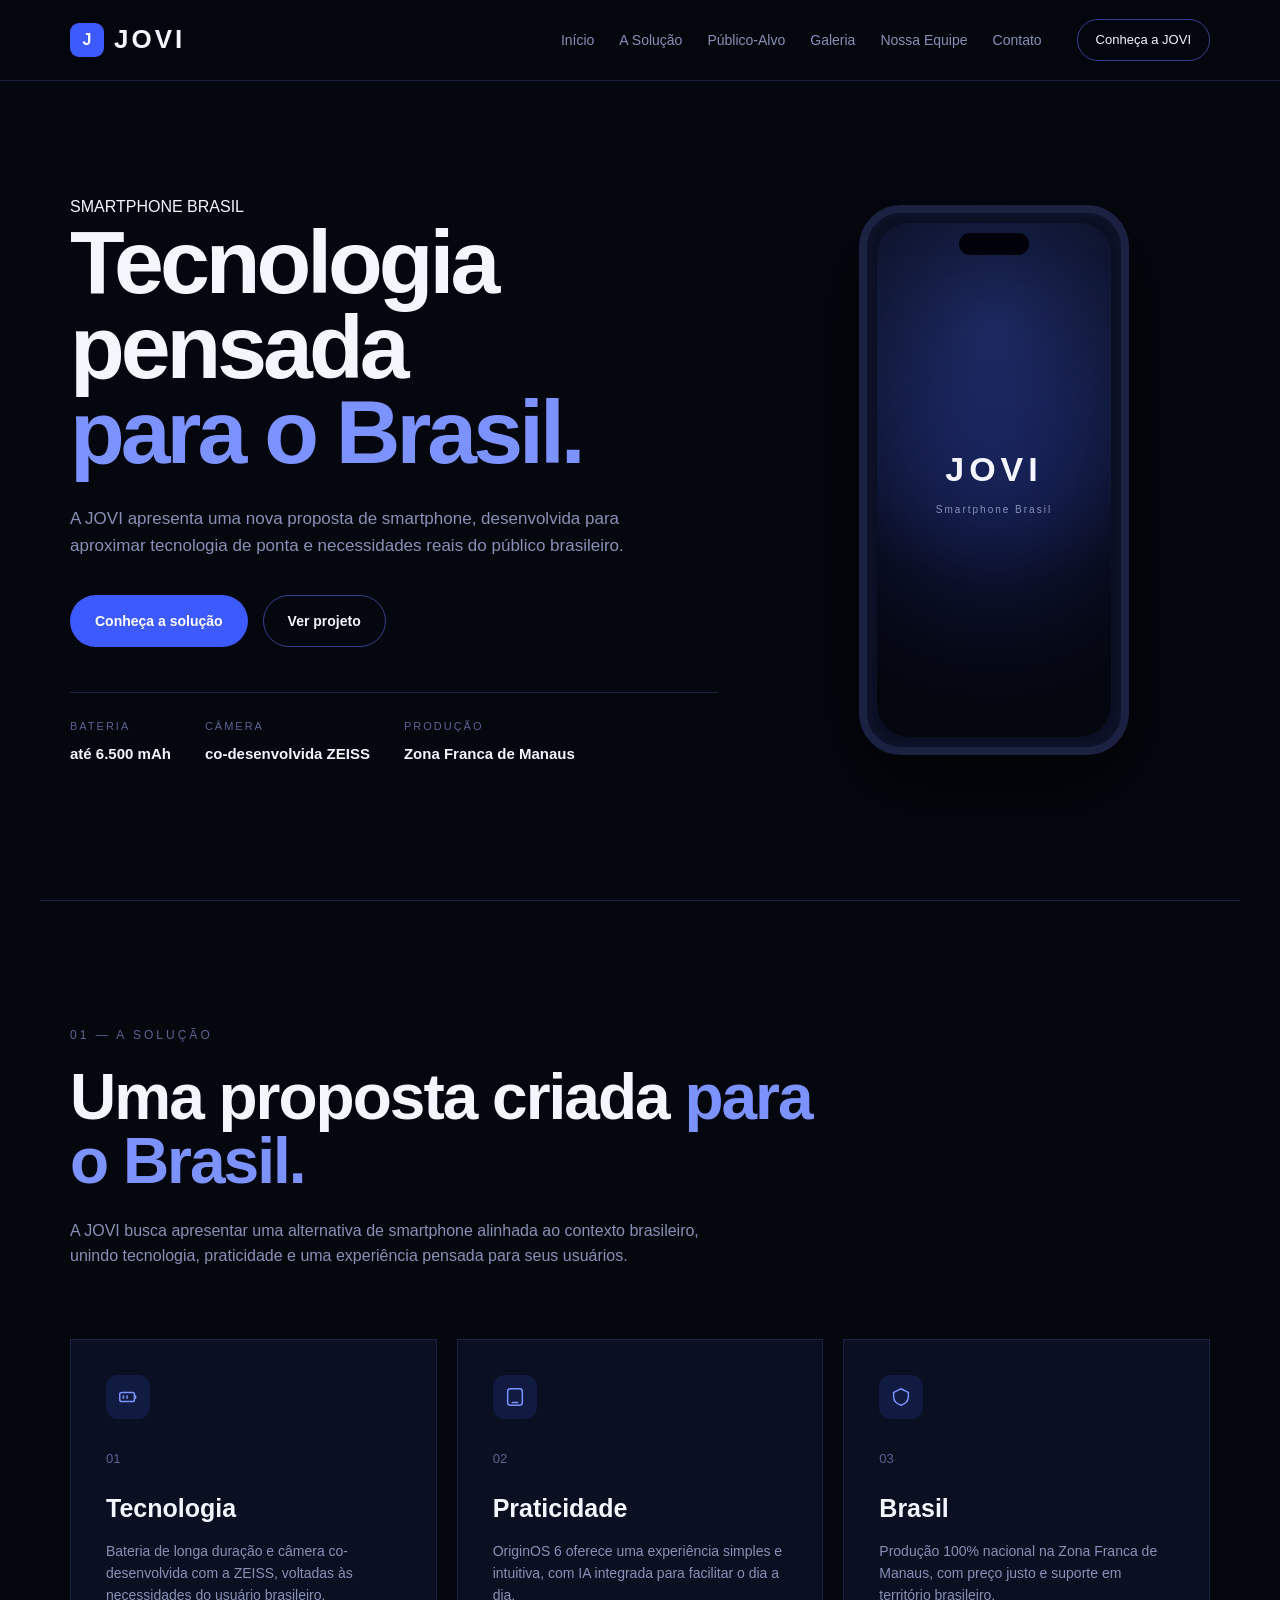
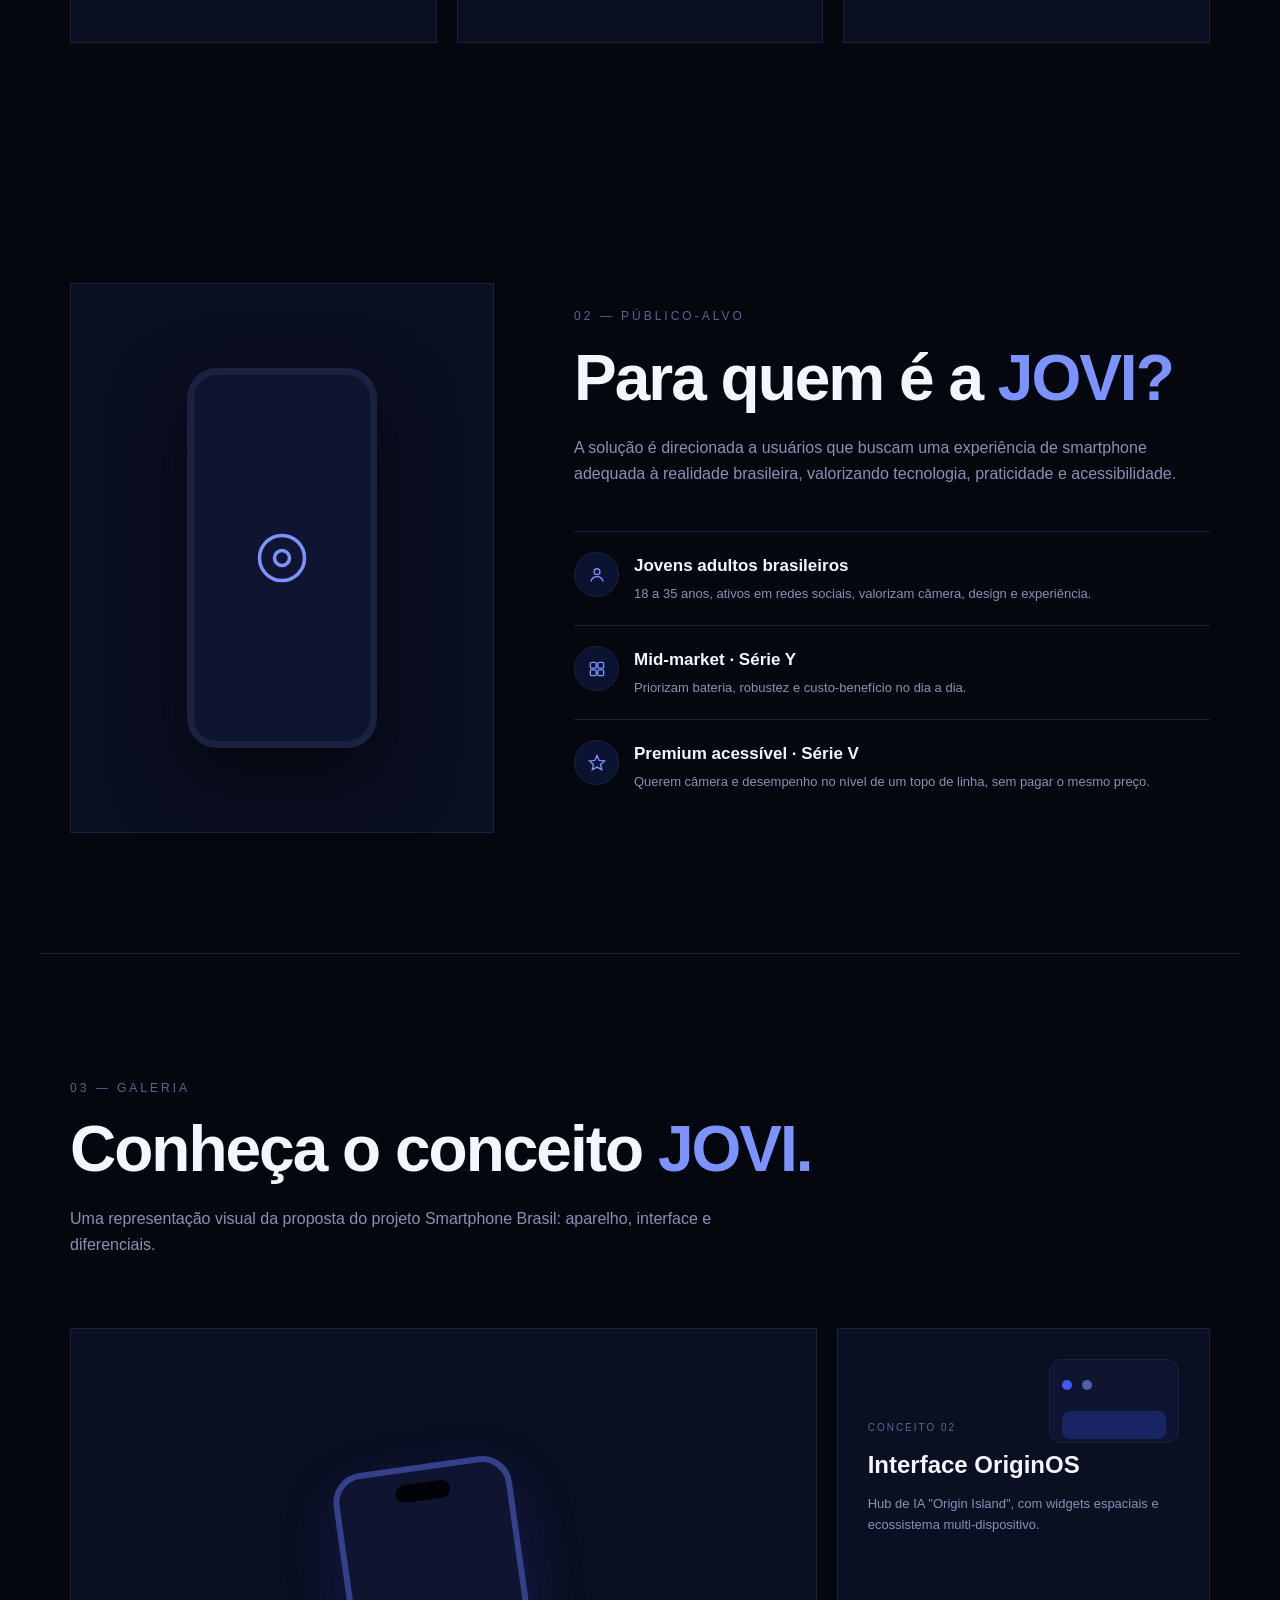
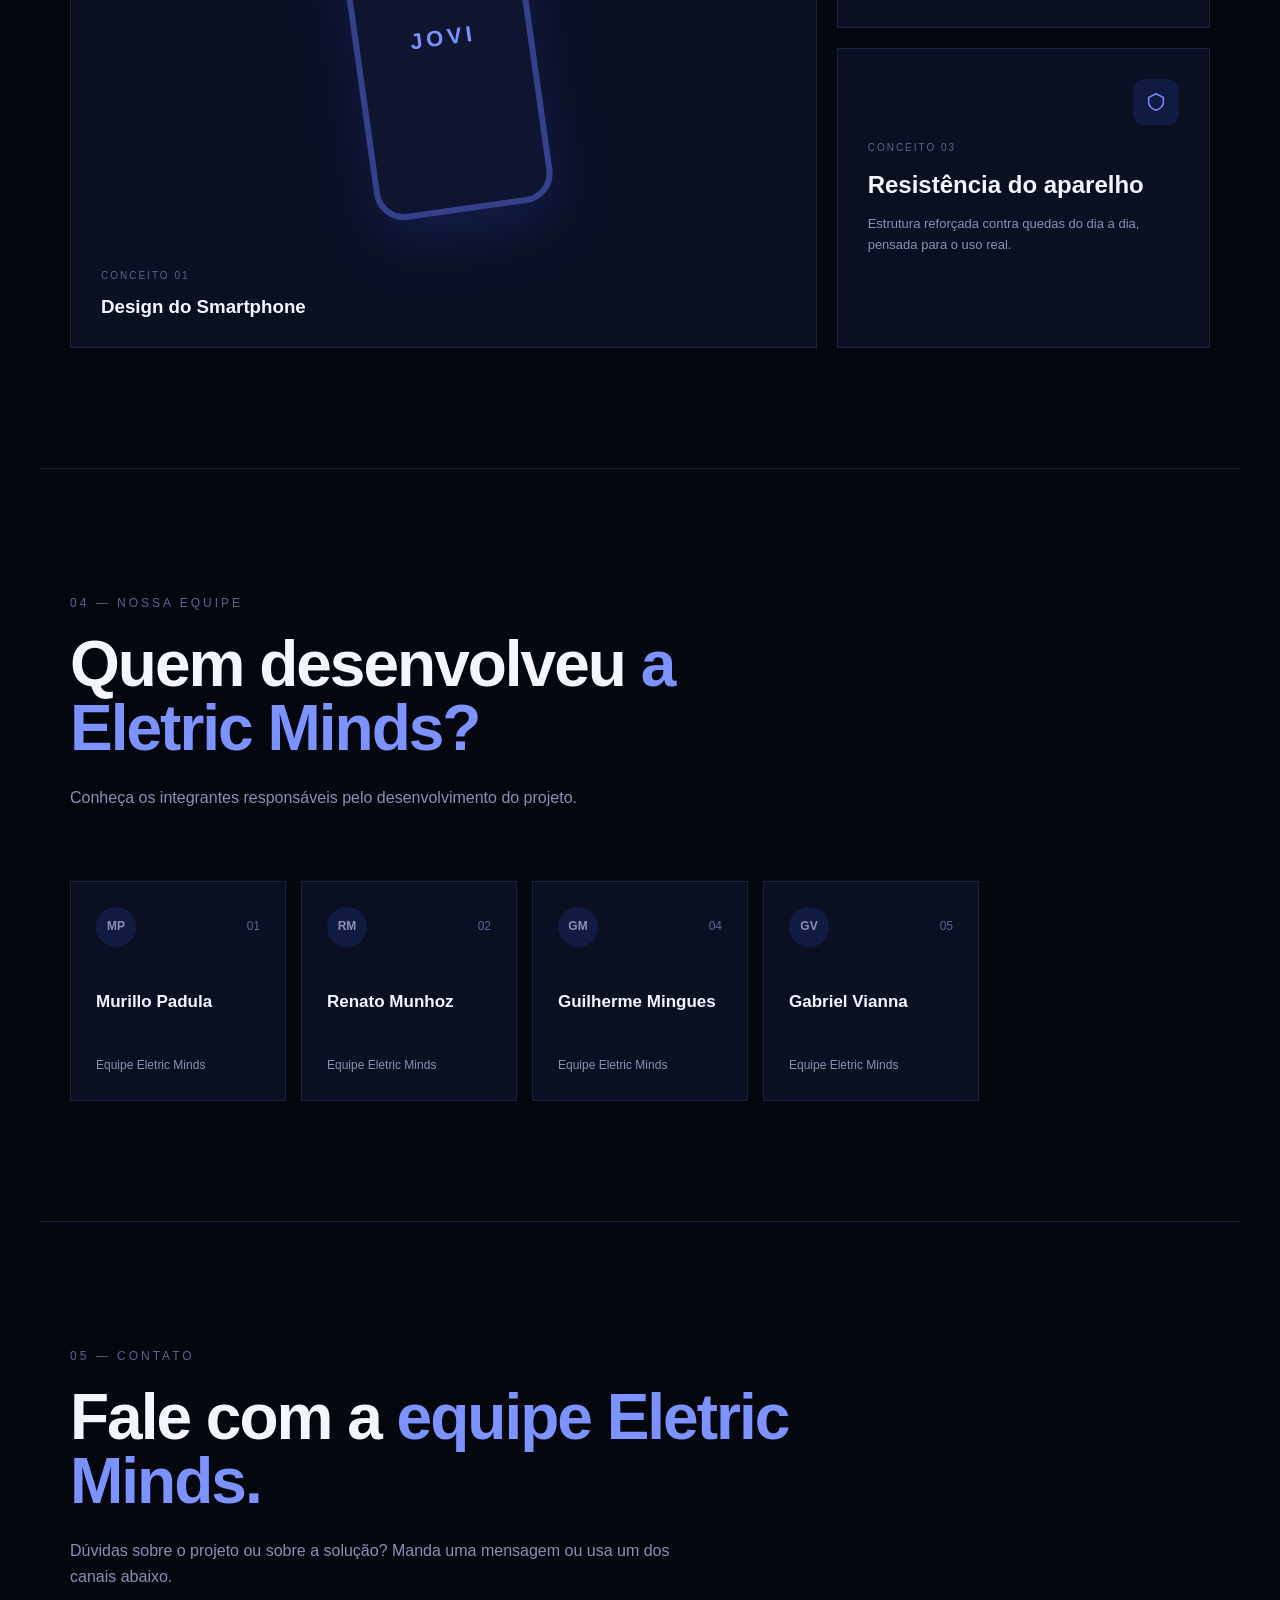
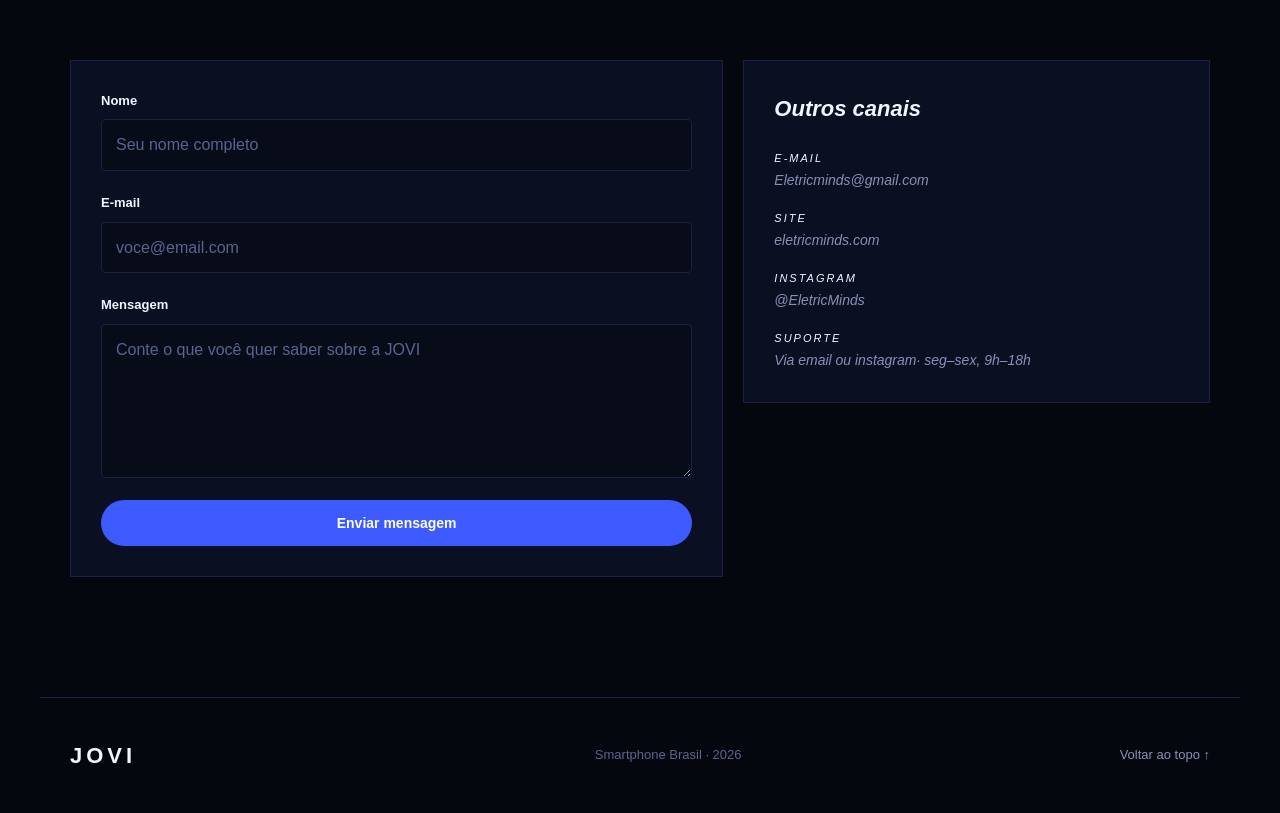
==== commit 0caa6468: "sprint finalizada" ====
--- a/index.html
+++ b/index.html
@@ -42,33 +42,106 @@
         </nav>
     </header>
     <main>
-        <section id="inicio" class="hero">
-            <div class="hero-content">
-                <span class="tag">SMARTPHONE BRASIL</span>
-                <h1>Tecnologia pensada <span>para o Brasil.</span></h1>
-                <p>A JOVI apresenta uma nova proposta de smartphone, desenvolvida para aproximar tecnologia de ponta e necessidades reais do público brasileiro.</p>
-                <div class="hero-buttons"><a href="#solucao" class="button primary">Conheça a solução</a><a href="#galeria" class="button secondary">Ver projeto</a></div>
-                <dl class="hero-stats"><div><dt>Bateria</dt><dd>até 6.500 mAh</dd></div><div><dt>Câmera</dt><dd>co-desenvolvida ZEISS</dd></div><div><dt>Produção</dt><dd>Zona Franca de Manaus</dd></div></dl>
+        <section id="inicio" class="hero" data-include="pages/hero.html"></section>
+        <section id="solucao" class="section solution">
+            <div class="section-title">
+                <span>01 — A SOLUÇÃO</span>
+                <h2>Uma proposta criada <strong>para o Brasil.</strong></h2>
+                <p>A JOVI busca apresentar uma alternativa de smartphone alinhada ao contexto brasileiro, unindo tecnologia, praticidade e uma experiência pensada para seus usuários.</p>
             </div>
-            <div class="phone-area"><div class="phone"><div class="phone-screen"><div class="phone-camera"></div><div class="phone-content"><strong>JOVI</strong><span>Smartphone Brasil</span></div><div class="phone-glow"></div></div></div></div>
-        </section>
-        <section id="solucao" class="section solution">
-            <div class="section-title"><span>01 — A SOLUÇÃO</span><h2>Uma proposta criada <strong>para o Brasil.</strong></h2><p>A JOVI busca apresentar uma alternativa de smartphone alinhada ao contexto brasileiro, unindo tecnologia, praticidade e uma experiência pensada para seus usuários.</p></div>
-            <div class="solution-grid"><article class="solution-card"><div class="card-icon">01</div><div class="card-number">01</div><h3>Tecnologia</h3><p>Bateria de longa duração e câmera co-desenvolvida com a ZEISS, voltadas às necessidades do usuário brasileiro.</p></article><article class="solution-card"><div class="card-icon">02</div><div class="card-number">02</div><h3>Praticidade</h3><p>OriginOS 6 oferece uma experiência simples e intuitiva, com IA integrada para facilitar o dia a dia.</p></article><article class="solution-card"><div class="card-icon">03</div><div class="card-number">03</div><h3>Brasil</h3><p>Produção 100% nacional na Zona Franca de Manaus, com preço justo e suporte em território brasileiro.</p></article></div>
+            <div class="solution-grid">
+                <article class="solution-card">
+                    <div class="card-icon">
+                        <svg viewBox="0 0 24 24" fill="none" stroke="currentColor" stroke-width="1.6">
+                            <rect x="3" y="7" width="16" height="10" rx="2"></rect>
+                            <path d="M19 10h2v4h-2z" fill="currentColor" stroke="none"></path>
+                            <path d="M7 10v4M11 10v4"></path>
+                        </svg>
+                    </div>
+                    <div class="card-number">01</div>
+                    <h3>Tecnologia</h3>
+                    <p>Bateria de longa duração e câmera co-desenvolvida com a ZEISS, voltadas às necessidades do usuário brasileiro.</p>
+                </article>
+                <article class="solution-card">
+                    <div class="card-icon">
+                        <svg viewBox="0 0 24 24" fill="none" stroke="currentColor" stroke-width="1.6">
+                            <rect x="4" y="3" width="16" height="18" rx="3"></rect>
+                            <path d="M9 18h6" stroke-linecap="round"></path>
+                        </svg>
+                    </div>
+                    <div class="card-number">02</div>
+                    <h3>Praticidade</h3>
+                    <p>OriginOS 6 oferece uma experiência simples e intuitiva, com IA integrada para facilitar o dia a dia.</p>
+                </article>
+                <article class="solution-card">
+                    <div class="card-icon">
+                        <svg viewBox="0 0 24 24" fill="none" stroke="currentColor" stroke-width="1.6">
+                            <path d="M12 3l8 4v5c0 5-3.5 7.5-8 9-4.5-1.5-8-4-8-9V7z"></path>
+                        </svg>
+                    </div>
+                    <div class="card-number">03</div>
+                    <h3>Brasil</h3>
+                    <p>Produção 100% nacional na Zona Franca de Manaus, com preço justo e suporte em território brasileiro.</p>
+                </article>
+            </div>
         </section>
         <section id="publico" class="section audience">
-            <div class="audience-image"><div class="mini-phone"><span>JOVI</span></div></div>
-            <div class="audience-content"><span>02 — PÚBLICO-ALVO</span><h2>Para quem é a <strong>JOVI?</strong></h2><p>A solução é direcionada a usuários que buscam uma experiência de smartphone adequada à realidade brasileira, valorizando tecnologia, praticidade e acessibilidade.</p><div class="audience-items"><div><div class="audience-icon">01</div><div><h3>Jovens adultos brasileiros</h3><p>18 a 35 anos, ativos em redes sociais, valorizam câmera, design e experiência.</p></div></div><div><div class="audience-icon">02</div><div><h3>Mid-market · Série Y</h3><p>Priorizam bateria, robustez e custo-benefício no dia a dia.</p></div></div><div><div class="audience-icon">03</div><div><h3>Premium acessível · Série V</h3><p>Querem câmera e desempenho no nível de um topo de linha, sem pagar o mesmo preço.</p></div></div></div></div>
+            <div class="audience-image">
+                <div class="mini-phone">
+                    <svg viewBox="0 0 24 24" fill="none" stroke="currentColor" stroke-width="1.4">
+                        <circle cx="12" cy="12" r="9"></circle>
+                        <circle cx="12" cy="12" r="3"></circle>
+                    </svg>
+                </div>
+            </div>
+            <div class="audience-content">
+                <span>02 — PÚBLICO-ALVO</span>
+                <h2>Para quem é a <strong>JOVI?</strong></h2>
+                <p>A solução é direcionada a usuários que buscam uma experiência de smartphone adequada à realidade brasileira, valorizando tecnologia, praticidade e acessibilidade.</p>
+                <div class="audience-items">
+                    <div>
+                        <div class="audience-icon">
+                            <svg viewBox="0 0 24 24" fill="none" stroke="currentColor" stroke-width="1.6">
+                                <circle cx="12" cy="8" r="3.5"></circle>
+                                <path d="M4.5 20c1.2-3.8 4-6 7.5-6s6.3 2.2 7.5 6"></path>
+                            </svg>
+                        </div>
+                        <div>
+                            <h3>Jovens adultos brasileiros</h3>
+                            <p>18 a 35 anos, ativos em redes sociais, valorizam câmera, design e experiência.</p>
+                        </div>
+                    </div>
+                    <div>
+                        <div class="audience-icon">
+                            <svg viewBox="0 0 24 24" fill="none" stroke="currentColor" stroke-width="1.6">
+                                <rect x="4" y="4" width="7" height="7" rx="1.5"></rect>
+                                <rect x="13" y="4" width="7" height="7" rx="1.5"></rect>
+                                <rect x="4" y="13" width="7" height="7" rx="1.5"></rect>
+                                <rect x="13" y="13" width="7" height="7" rx="1.5"></rect>
+                            </svg>
+                        </div>
+                        <div>
+                            <h3>Mid-market · Série Y</h3>
+                            <p>Priorizam bateria, robustez e custo-benefício no dia a dia.</p>
+                        </div>
+                    </div>
+                    <div>
+                        <div class="audience-icon">
+                            <svg viewBox="0 0 24 24" fill="none" stroke="currentColor" stroke-width="1.6">
+                                <path d="M12 3l2.6 5.9 6.4.6-4.8 4.3 1.4 6.2L12 16.9 6.4 20l1.4-6.2-4.8-4.3 6.4-.6z"></path>
+                            </svg>
+                        </div>
+                        <div>
+                            <h3>Premium acessível · Série V</h3>
+                            <p>Querem câmera e desempenho no nível de um topo de linha, sem pagar o mesmo preço.</p>
+                        </div>
+                    </div>
+                </div>
+            </div>
         </section>
-        <section id="galeria" class="section gallery">
-            <div class="section-title"><span>03 — GALERIA</span><h2>Conheça o conceito <strong>JOVI.</strong></h2><p>Uma representação visual da proposta do projeto Smartphone Brasil: aparelho, interface e diferenciais.</p></div><div class="gallery-grid"><article class="gallery-item large"><div class="gallery-phone"><div class="camera"></div><div class="gallery-logo">JOVI</div></div><div class="gallery-caption"><span>CONCEITO 01</span><h3>Design do Smartphone</h3></div></article><article class="gallery-item"><div class="gallery-mockup"><span class="dot dot-a"></span><span class="dot dot-b"></span><span class="bar"></span></div><div class="gallery-content"><span>CONCEITO 02</span><h3>Interface OriginOS</h3><p>Hub de IA Origin Island, com widgets espaciais e ecossistema multi-dispositivo.</p></div></article><article class="gallery-item"><div class="gallery-icon">03</div><div class="gallery-content"><span>CONCEITO 03</span><h3>Resistência do aparelho</h3><p>Estrutura reforçada contra quedas do dia a dia, pensada para o uso real.</p></div></article></div>
-        </section>
-        <section id="equipe" class="section team">
-            <div class="section-title"><span>04 — NOSSA EQUIPE</span><h2>Quem desenvolveu <strong>a JOVI?</strong></h2><p>Conheça os integrantes responsáveis pelo desenvolvimento do projeto.</p></div><div class="team-grid"><article class="member"><div class="member-top"><span class="member-avatar">MP</span><div class="member-number">01</div></div><h3>Murillo Padula</h3><span>Equipe JOVI</span></article><article class="member"><div class="member-top"><span class="member-avatar">RM</span><div class="member-number">02</div></div><h3>Renato Munhoz</h3><span>Equipe JOVI</span></article><article class="member"><div class="member-top"><span class="member-avatar">LB</span><div class="member-number">03</div></div><h3>Leonardo Basseti</h3><span>Equipe JOVI</span></article><article class="member"><div class="member-top"><span class="member-avatar">GM</span><div class="member-number">04</div></div><h3>Guilherme Mingues</h3><span>Equipe JOVI</span></article><article class="member"><div class="member-top"><span class="member-avatar">GV</span><div class="member-number">05</div></div><h3>Gabriel Vianna</h3><span>Equipe JOVI</span></article></div>
-        </section>
-        <section id="contato" class="section contact">
-            <div class="section-title"><span>05 — CONTATO</span><h2>Fale com a <strong>equipe JOVI.</strong></h2><p>Dúvidas sobre o projeto ou sobre a solução? Manda uma mensagem ou usa um dos canais abaixo.</p></div><div class="contact-grid"><form class="contact-form" id="contactForm"><div class="form-row"><label for="nome">Nome</label><input type="text" id="nome" name="nome" placeholder="Seu nome completo" required></div><div class="form-row"><label for="email">E-mail</label><input type="email" id="email" name="email" placeholder="voce@email.com" required></div><div class="form-row"><label for="mensagem">Mensagem</label><textarea id="mensagem" name="mensagem" rows="5" placeholder="Conte o que você quer saber sobre a JOVI" required></textarea></div><button type="submit" class="button primary">Enviar mensagem</button></form><address class="contact-info"><h3>Outros canais</h3><ul><li><span>E-mail</span>contato@jovimobile.com.br</li><li><span>Site</span>jovimobile.com</li><li><span>Instagram</span>@jovismartphone</li><li><span>Suporte</span>0800 gratuito · seg–sex, 9h–18h</li><li><span>Fábrica</span>Zona Franca de Manaus, Brasil</li></ul></address></div>
-        </section>
+        <section id="galeria" class="section gallery" data-include="pages/galeria.html"></section>
+        <section id="equipe" class="section team" data-include="pages/equipe.html"></section>
+        <section id="contato" class="section contact" data-include="pages/contato.html"></section>
     </main>
     <footer class="footer"><div class="footer-logo">JOVI</div><p>Smartphone Brasil · 2026</p><a href="#inicio">Voltar ao topo ↑</a></footer>
     <script src="script.js"></script>
--- a/CSS/base.css
+++ b/CSS/base.css
@@ -19,10 +19,6 @@
     --font-body: "Inter", sans-serif;
 }
 
-
-/* =========================
-   RESET
-========================= */
 
 * {
     margin: 0;
--- a/CSS/header.css
+++ b/CSS/header.css
@@ -59,9 +59,6 @@
 }
 
 
-/* =========================
-   BOTÃO HAMBÚRGUER (MOBILE)
-========================= */
 
 .nav-toggle {
     display: none;
--- a/CSS/layout.css
+++ b/CSS/layout.css
@@ -45,9 +45,7 @@
 }
 
 
-/* =========================
-   SOLUÇÃO — ESTRUTURA
-========================= */
+
 
 .solution {
     border-top: 1px solid var(--border);
@@ -60,9 +58,7 @@
 }
 
 
-/* =========================
-   PÚBLICO-ALVO — ESTRUTURA
-========================= */
+
 
 .audience {
     display: grid;
@@ -96,9 +92,7 @@
 }
 
 
-/* =========================
-   GALERIA — ESTRUTURA
-========================= */
+
 
 .gallery {
     border-top: 1px solid var(--border);
@@ -119,9 +113,6 @@
 }
 
 
-/* =========================
-   EQUIPE — ESTRUTURA
-========================= */
 
 .team {
     border-top: 1px solid var(--border);
@@ -134,9 +125,6 @@
 }
 
 
-/* =========================
-   CONTATO — ESTRUTURA
-========================= */
 
 .contact {
     border-top: 1px solid var(--border);
@@ -150,9 +138,7 @@
 }
 
 
-/* =========================
-   RODAPÉ — ESTRUTURA
-========================= */
+
 
 .footer {
     border-top: 1px solid var(--border);
--- a/components/publico.css
+++ b/components/publico.css
@@ -1,6 +1,4 @@
-/* =========================
-   PÚBLICO-ALVO — COMPONENTES
-========================= */
+
 
 .mini-phone {
     width: 190px;
--- a/responsive/mobile.css
+++ b/responsive/mobile.css
@@ -93,9 +93,6 @@
 }
 
 
-/* =========================
-   MOVIMENTO REDUZIDO
-========================= */
 
 @media (prefers-reduced-motion: reduce) {
     html { scroll-behavior: auto; }
